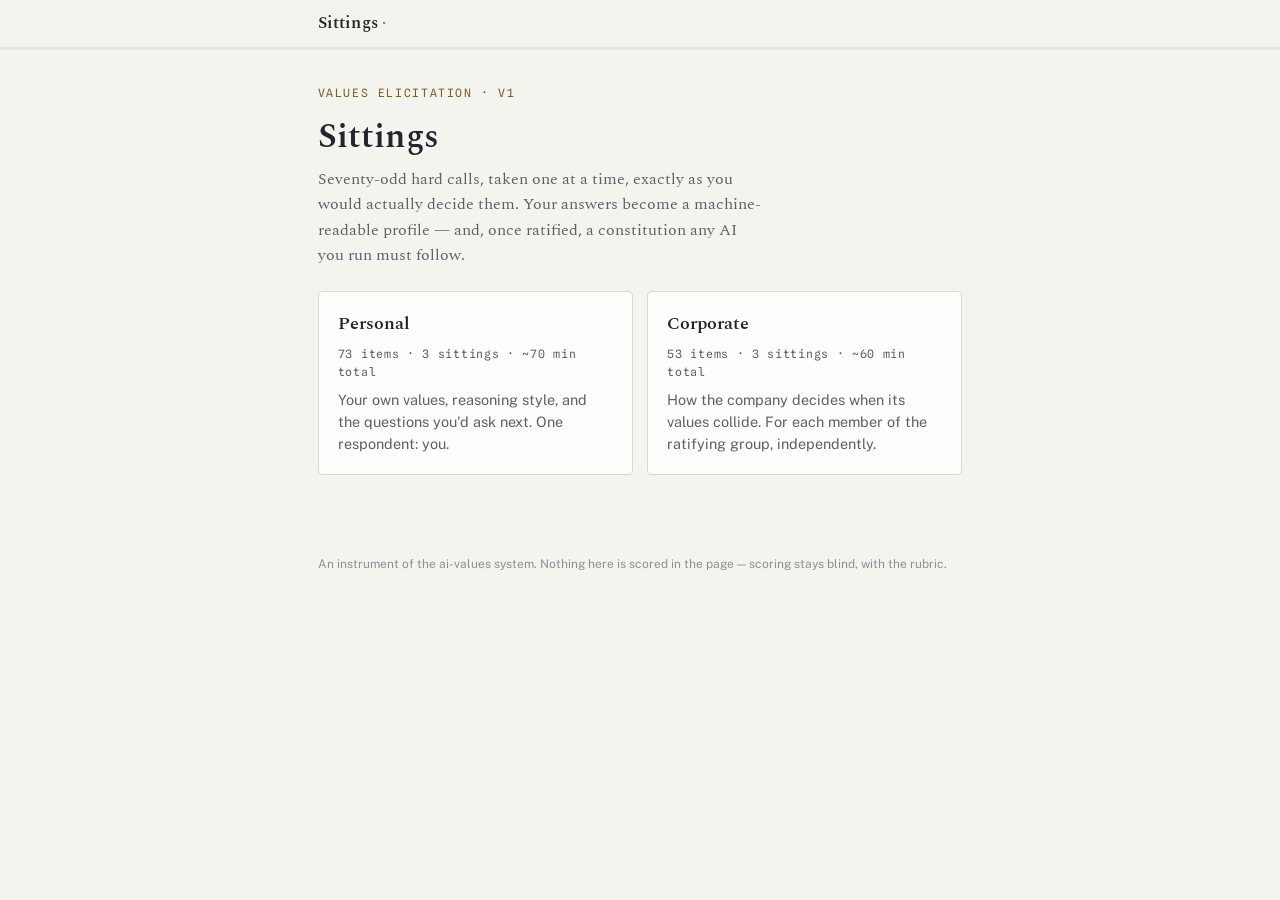
==== hermes_cli/web_dist/sittings.html @ e290c1f4 "feat: bundle Sittings questionnaire into the dashboard Ship the values-elicitation instrument (perso" ====
<!doctype html>
<html lang="en">
<head>
<meta charset="utf-8">
<meta name="viewport" content="width=device-width, initial-scale=1.0, viewport-fit=cover">
<title>Sittings</title>
<link rel="preconnect" href="https://fonts.googleapis.com">
<link rel="stylesheet" href="https://fonts.googleapis.com/css2?family=Spectral:ital,wght@0,300;0,400;0,500;0,600;1,400;1,500&family=Public+Sans:wght@400;500;600;700&family=Spline+Sans+Mono:wght@400;500&display=swap">
<style>
  :root{
    --paper:#F4F4EF; --card:#FDFDFB; --raise:#EDEDE6;
    --ink:#22262C; --ink-soft:#5B6068; --ink-faint:#8B9098;
    --line:#D8D8CF; --line-soft:#E5E5DD;
    --brass:#96752B; --brass-ink:#7A5F22; --brass-wash:#F0E9D8;
    --green:#3E7A5E; --green-wash:#E4EDE7;
    --danger:#9E4638; --warn:#8A6A1F; --warn-wash:#F2ECDA;
    --focus:#96752B;
  }
  :root:not([data-theme="light"]){ }
  @media (prefers-color-scheme: dark){
    :root:not([data-theme="light"]){
      --paper:#14171C; --card:#1B1F26; --raise:#22262E;
      --ink:#E9E7DF; --ink-soft:#A9ADB4; --ink-faint:#767B83;
      --line:#333941; --line-soft:#2A2F36;
      --brass:#D9A64A; --brass-ink:#E4B95F; --brass-wash:#2A2517;
      --green:#7FB79A; --green-wash:#1D2A23;
      --danger:#D08172; --warn:#CBA24A; --warn-wash:#292314;
      --focus:#D9A64A;
    }
  }
  :root[data-theme="dark"]{
    --paper:#14171C; --card:#1B1F26; --raise:#22262E;
    --ink:#E9E7DF; --ink-soft:#A9ADB4; --ink-faint:#767B83;
    --line:#333941; --line-soft:#2A2F36;
    --brass:#D9A64A; --brass-ink:#E4B95F; --brass-wash:#2A2517;
    --green:#7FB79A; --green-wash:#1D2A23;
    --danger:#D08172; --warn:#CBA24A; --warn-wash:#292314;
    --focus:#D9A64A;
  }
  *{box-sizing:border-box}
  html{-webkit-text-size-adjust:100%}
  body{
    margin:0; background:var(--paper); color:var(--ink);
    font-family:"Public Sans",-apple-system,"Segoe UI",sans-serif;
    font-size:16px; line-height:1.55;
  }
  ::selection{background:var(--brass-wash); color:var(--ink)}
  a{color:var(--brass-ink)}
  button{font:inherit; cursor:pointer}
  input[type=text], textarea{
    font:inherit; color:var(--ink); background:var(--card);
    border:1px solid var(--line); border-radius:3px; padding:.55rem .7rem; width:100%;
  }
  input[type=text]:focus, textarea:focus, button:focus-visible, .opt:focus-visible, .seg button:focus-visible{
    outline:2px solid var(--focus); outline-offset:2px;
  }
  textarea{resize:vertical; min-height:4.2rem}
  .mono{font-family:"Spline Sans Mono",ui-monospace,monospace}
  .serif{font-family:"Spectral",Georgia,serif}

  /* ── chrome ── */
  header{
    position:sticky; top:0; z-index:5; background:var(--paper);
    border-bottom:1px solid var(--line-soft);
  }
  .bar{
    max-width:680px; margin:0 auto; padding:.65rem 1.1rem;
    display:flex; align-items:baseline; gap:.9rem;
  }
  .wordmark{font-family:"Spectral",serif; font-weight:600; font-size:1.05rem; letter-spacing:.01em}
  .wordmark .tick{color:var(--brass)}
  .crumb{font-family:"Spline Sans Mono",monospace; font-size:.72rem; letter-spacing:.08em; color:var(--ink-soft); text-transform:uppercase}
  .spacer{flex:1}
  .rail{height:2px; background:var(--line-soft)}
  .rail i{display:block; height:2px; background:var(--brass); width:0; transition:width .3s ease}
  @media (prefers-reduced-motion: reduce){ .rail i{transition:none} *{animation:none!important} }

  main{max-width:680px; margin:0 auto; padding:2.2rem 1.1rem 5rem}

  h1,h2{font-family:"Spectral",serif; text-wrap:balance; line-height:1.2; margin:0 0 .6rem}
  h1{font-weight:600; font-size:2.1rem}
  h2{font-weight:600; font-size:1.35rem}
  p{margin:.5rem 0}
  .lede{color:var(--ink-soft); font-size:1.02rem; max-width:56ch}
  .eyebrow{
    font-family:"Spline Sans Mono",monospace; font-size:.72rem; letter-spacing:.14em;
    text-transform:uppercase; color:var(--brass-ink); margin-bottom:.9rem;
  }
  .rule-hr{border:0; border-top:1px solid var(--line); margin:1.6rem 0}

  .btn{
    display:inline-block; border:1px solid var(--brass); background:var(--brass); color:#fff;
    padding:.6rem 1.25rem; border-radius:3px; font-weight:600; font-size:.95rem; letter-spacing:.01em;
  }
  :root[data-theme="dark"] .btn{color:#14171C}
  @media (prefers-color-scheme: dark){ :root:not([data-theme="light"]) .btn{color:#14171C} }
  .btn:disabled{opacity:.45; cursor:not-allowed}
  .btn.ghost{background:transparent; color:var(--brass-ink); border-color:var(--line)}
  .btn.subtle{background:transparent; color:var(--ink-soft); border-color:transparent; padding:.6rem .4rem; font-weight:500}

  .card{
    background:var(--card); border:1px solid var(--line); border-radius:4px;
    padding:1.15rem 1.25rem;
  }
  .stack{display:flex; flex-direction:column; gap:.9rem}
  .row{display:flex; gap:.75rem; align-items:center; flex-wrap:wrap}

  /* ── cover ── */
  .tracks{display:grid; gap:.9rem; margin-top:1.4rem}
  @media(min-width:560px){ .tracks{grid-template-columns:1fr 1fr} }
  .track{
    text-align:left; background:var(--card); border:1px solid var(--line); border-radius:4px;
    padding:1.15rem 1.2rem; display:flex; flex-direction:column; gap:.45rem; color:var(--ink);
  }
  .track:hover{border-color:var(--brass)}
  .track b{font-family:"Spectral",serif; font-size:1.15rem; font-weight:600}
  .track .meta{font-family:"Spline Sans Mono",monospace; font-size:.72rem; letter-spacing:.06em; color:var(--ink-soft)}
  .track p{color:var(--ink-soft); font-size:.9rem; margin:0}

  /* ── rules ── */
  ol.rules{padding-left:1.2rem; display:flex; flex-direction:column; gap:.65rem; margin:1rem 0}
  ol.rules li::marker{font-family:"Spline Sans Mono",monospace; color:var(--brass-ink); font-size:.85rem}
  ol.rules b{font-weight:600}
  .note{
    border-left:3px solid var(--brass); background:var(--brass-wash);
    padding:.7rem .9rem; border-radius:0 3px 3px 0; font-size:.92rem;
  }
  .note.warn{border-left-color:var(--warn); background:var(--warn-wash)}

  /* ── hub ── */
  .sittings{display:flex; flex-direction:column; gap:.8rem; margin-top:1.2rem}
  .sitting{display:flex; align-items:center; gap:1rem; padding:1rem 1.15rem}
  .sitting .num{
    font-family:"Spectral",serif; font-weight:600; font-size:1.5rem; color:var(--brass);
    width:2.2rem; text-align:center; flex:none;
  }
  .sitting .body{flex:1; min-width:0}
  .sitting .body b{font-family:"Spectral",serif; font-weight:600}
  .sitting .sub{font-size:.85rem; color:var(--ink-soft)}
  .pill{
    font-family:"Spline Sans Mono",monospace; font-size:.68rem; letter-spacing:.1em; text-transform:uppercase;
    padding:.28rem .6rem; border-radius:999px; flex:none;
  }
  .pill.done{background:var(--green-wash); color:var(--green)}
  .pill.ready{background:var(--brass-wash); color:var(--brass-ink)}
  .pill.locked{background:var(--raise); color:var(--ink-faint)}

  /* ── item runner ── */
  .scenario{font-family:"Spectral",serif; font-size:1.14rem; line-height:1.65; margin:0 0 1.4rem; max-width:62ch}
  .scenario em{font-style:italic}
  .opts{display:flex; flex-direction:column; gap:.7rem}
  .opt{
    display:flex; gap:.9rem; text-align:left; width:100%;
    background:var(--card); border:1px solid var(--line); border-radius:4px; padding:.95rem 1.05rem;
    color:var(--ink); align-items:flex-start;
  }
  .opt:hover{border-color:var(--brass)}
  .opt.sel{border-color:var(--brass); box-shadow:inset 0 0 0 1px var(--brass); background:var(--brass-wash)}
  .opt:disabled{opacity:.45; cursor:not-allowed}
  .opt .tag{
    font-family:"Spline Sans Mono",monospace; font-weight:500; font-size:.8rem; flex:none;
    width:1.7rem; height:1.7rem; display:grid; place-items:center; margin-top:.1rem;
    border:1px solid var(--line); border-radius:50%; color:var(--ink-soft);
  }
  .opt.sel .tag{border-color:var(--brass); color:var(--brass-ink)}
  .opt .txt{font-family:"Spectral",serif; font-size:1.02rem; line-height:1.6}
  .fieldset{margin-top:1.4rem}
  .flabel{
    font-size:.78rem; font-weight:600; letter-spacing:.08em; text-transform:uppercase;
    color:var(--ink-soft); margin-bottom:.5rem;
  }
  .seg{display:grid; grid-template-columns:repeat(4,1fr); gap:.45rem}
  .seg button{
    background:var(--card); border:1px solid var(--line); border-radius:3px; padding:.55rem .3rem .45rem;
    display:flex; flex-direction:column; gap:.1rem; align-items:center; color:var(--ink);
  }
  .seg button:hover{border-color:var(--brass)}
  .seg button.sel{border-color:var(--brass); box-shadow:inset 0 0 0 1px var(--brass); background:var(--brass-wash)}
  .seg button:disabled{opacity:.45; cursor:not-allowed}
  .seg .n{font-family:"Spline Sans Mono",monospace; font-weight:500}
  .seg .cap{font-size:.68rem; color:var(--ink-soft); line-height:1.15; text-align:center}
  .check{display:flex; gap:.6rem; align-items:flex-start; font-size:.95rem}
  .check input{margin-top:.28rem; accent-color:var(--brass)}
  .subfield{margin-top:.6rem}
  .hint{font-size:.8rem; color:var(--ink-faint); margin-top:.35rem}
  .na-row{margin-top:1.1rem; font-size:.85rem; color:var(--ink-faint)}
  .na-row button{background:none; border:none; color:var(--ink-faint); text-decoration:underline; padding:0}
  .actions{display:flex; align-items:center; gap:1rem; margin-top:1.7rem}
  .kbd-hint{font-size:.75rem; color:var(--ink-faint)}
  kbd{
    font-family:"Spline Sans Mono",monospace; font-size:.72rem; border:1px solid var(--line);
    border-bottom-width:2px; border-radius:3px; padding:0 .3rem; background:var(--card);
  }
  .stamp{
    position:fixed; inset:0; display:grid; place-items:center; pointer-events:none; z-index:20;
  }
  .stamp span{
    font-family:"Spline Sans Mono",monospace; letter-spacing:.2em; text-transform:uppercase; font-size:.8rem;
    color:var(--brass-ink); border:1.5px solid var(--brass); padding:.5rem 1.1rem; border-radius:3px;
    background:var(--card); animation:stamp .5s ease forwards;
  }
  @keyframes stamp{0%{opacity:0; transform:scale(1.15)} 30%{opacity:1; transform:scale(1)} 75%{opacity:1} 100%{opacity:0}}

  /* free-response */
  .qlist{display:flex; flex-direction:column; gap:.6rem}
  .quote{
    font-family:"Spectral",serif; font-size:1.05rem; line-height:1.65; color:var(--ink);
    border-left:3px solid var(--line); padding:.2rem 0 .2rem 1rem; margin:0 0 1.2rem;
  }
  /* export */
  .yaml{
    font-family:"Spline Sans Mono",monospace; font-size:.78rem; line-height:1.55; white-space:pre;
    overflow-x:auto; background:var(--card); border:1px solid var(--line); border-radius:4px; padding:1rem;
    max-height:24rem; overflow-y:auto;
  }
  .modal-back{position:fixed; inset:0; background:rgba(10,10,10,.45); z-index:30; display:grid; place-items:center; padding:1rem}
  .modal{max-width:26rem; width:100%}
  footer{max-width:680px; margin:0 auto; padding:0 1.1rem 2rem; font-size:.75rem; color:var(--ink-faint)}
</style>
</head>
<body>
<header>
  <div class="bar">
    <span class="wordmark">Sittings<span class="tick"> ·</span></span>
    <span class="crumb" id="crumb"></span>
    <span class="spacer"></span>
    <span class="crumb" id="crumb2"></span>
  </div>
  <div class="rail"><i id="rail"></i></div>
</header>
<main id="app"></main>
<footer id="foot"></footer>

<script>
"use strict";
const DATA = {"personal": {"items": {"A-01": {"id": "A-01", "stem": "For your parents' 40th anniversary you've built a 120-page photo book with names and dates under roughly 300 photos, and you've already proofed it twice. The printer needs ten days and the party is five weeks out, so either choice makes the deadline comfortably. Your sister asks tonight whether she should go ahead and place the order.", "a": "Ask her to hold the order a week while you run one more caption-by-caption pass over all 300 photos before it goes to print.", "b": "Tell her to order it tonight and put your remaining evenings into the rest of the party instead."}, "A-02": {"id": "A-02", "stem": "The company behind your smart-home platform now offers two supported paths for the system that runs your heating, locks, and solar batteries, priced identically over five years. Their managed tier pushes updates on the vendor's schedule, keeps monitored off-site backups, and staffs a 24-hour line that can remotely repair anything; the self-hosted tier gives you root access and final say over every update and integration, with you as the only person who can fix it. Independent reviews rate both tiers at the same reliability, and your current license expires at the end of this month.", "a": "Move to the self-hosted tier and administer the whole system yourself, deciding exactly when and how anything about it changes.", "b": "Move to the managed tier and let the vendor's team handle updates, backups, and repairs on a schedule they control."}, "A-03": {"id": "A-03", "stem": "Halvorsen Controls, your steadiest customer, wants to move the assembly of a second product line into your shop — committed volumes on a signed three-year contract at your normal margin, roughly doubling the business. The unit next door is available at the rent you already pay, your ops lead Dana is ready to run a second line, and the two techs you nearly hired last spring are still available. It would take you from a six-person shop where you know every job on the board to a thirteen-person operation. Halvorsen needs your answer by Friday.", "a": "Sign the three-year contract, take the adjoining unit, and hire the techs to run a second line.", "b": "Thank Halvorsen, decline the added volume, and keep the six-person shop exactly as it runs today."}, "A-04": {"id": "A-04", "stem": "The fourteen households on your street, yours included, each bought and sized their own home battery and paid to link them into a shared neighborhood microgrid. Tonight the co-op votes on the default behavior during grid outages, and the other members have said they'll follow your recommendation since you did the engineering. Under self-reserve, each home runs only on what it chose to buy — some go dark early while others sit on surplus; under pooling, the street's combined storage keeps the most homes running the longest, but no home controls its own reserve.", "a": "Recommend the self-reserve default, where each household's battery powers only that household and every home keeps exactly the capacity it paid for.", "b": "Recommend the pooling default, where all batteries feed the shared microgrid during an outage and stored power goes wherever it keeps the most homes running longest."}, "A-05": {"id": "A-05", "stem": "Meridian Utilities has bought battery cabinets from your company on rolling 90-day purchase orders for four years without missing a quarter. Their new procurement lead, Dana, offers to convert the relationship into a single three-year agreement at the same volumes, pricing, and margins: deliveries locked to fixed windows, and any hardware revision needing her team's sign-off before it ships. She says Meridian is happy either way and needs your answer before Friday's vendor review.", "a": "Stay on the rolling 90-day purchase orders so revision decisions, capacity allocation, and delivery scheduling remain entirely yours.", "b": "Sign the three-year agreement, accepting fixed delivery windows and revision sign-off in exchange for volumes and pricing locked through 2029."}, "A-06": {"id": "A-06", "stem": "You're registering with a new primary-care practice, and the form on your screen offers to link your smartwatch's health feed — heart rate, sleep, workouts, stress readings, all of it — straight into your medical record, readable by any of the practice's eight clinicians and nurses. Linked patients renew their blood-pressure prescription with one tap after a clinician glances at the streamed readings; unlinked patients book a 20-minute review call every three months and read out their home readings before the same clinician approves the same renewal. The form won't let you finish registration without choosing.", "a": "Register unlinked and book the quarterly review calls, reporting your own numbers each time.", "b": "Link the full watch feed and renew with one tap after each clinician glance-over."}, "A-07": {"id": "A-07", "stem": "As volunteer treasurer of your daughter's soccer club, you've spent a month building an online membership-payments system to replace the paper ledger used at the clubhouse desk. Routine renewals work cleanly, but family discounts and mid-season joiners haven't been exercised yet. Registration for the new season opens at Saturday's open day, and Priya, who runs the desk, asks which system to use.", "a": "Keep the desk on the paper ledger while you and Priya run the first two registration weekends through the online system in parallel, switching only once every payment type has checked out.", "b": "Move the desk fully onto the online system on Saturday and sort out discount and mid-season cases as real families bring them up."}, "A-08": {"id": "A-08", "stem": "While clearing your late father's filing cabinet ahead of Monday's house clearance, you find bank statements showing that nine years ago Dad quietly paid off the final $18,000 of your brother Anup's startup loan — the loan Anup believes he cleared himself and still calls the proudest achievement of his thirties. There is no record Dad ever told anyone, the loan is long closed, and the estate is already settled, so the money changes nothing now. Anup is driving up on Sunday to help you sort the last boxes, and the folder is in your hands.", "a": "Put the statements through the shredder with the rest of the old paperwork and leave Anup's memory of clearing the debt untouched.", "b": "Show Anup the statements on Sunday and tell him what Dad did."}, "A-09": {"id": "A-09", "stem": "Two years of steady effort have paid off: at today's annual review, Dr. Rana confirms your blood pressure, cholesterol, and weight are all squarely in the healthy range, and your current routine — three easy runs a week and a diet you genuinely enjoy — will keep them there. She mentions she can instead write you a six-month plan aimed at athlete-level markers, with structured interval sessions and a tighter diet, on the same weekly time commitment; either way she will see you again in six months. She is booking the follow-up now and asks which plan to put you on.", "a": "Take the six-month performance plan and train toward athlete-level numbers.", "b": "Stay on the maintenance routine that got you here and book the standard follow-up."}, "A-10": {"id": "A-10", "stem": "Your parents are clearing the house before moving somewhere smaller, and your dad's woodworking bench and tool chest — the set you and your brother Sam both grew up using — can only go to one of you. Sam wants it for the garage he has just finished fitting out; you have already measured the alcove in your own workshop where it would sit. Dad refuses to choose between his sons and wants an answer by Sunday.", "a": "Tell Dad the bench should go to Sam's garage.", "b": "Tell Dad you want the bench for your own workshop."}, "A-11": {"id": "A-11", "stem": "Marco's firm has been your component supplier for eight years and has twice air-freighted free replacements during your worst outages; tomorrow morning you have the call to renew next year's contract. Your intake logs show each of the last three shipments arrived with about 4% dead-on-arrival units against the 1% your contract allows, and you're sure Marco doesn't know his line has slipped. You need to decide tonight what tomorrow's call will cover.", "a": "Open the renewal call with the DOA figures from your logs and ask Marco what has changed on his production line.", "b": "Keep the call to renewal terms and quietly add a bench-test step on your side, about $250 a month in technician time, so the defects never reach your installs."}, "A-12": {"id": "A-12", "stem": "Walia Controls has supplied the control panels for your installs for eight years, but over the last two years their missed delivery windows forced you to reshuffle a dozen install schedules, and you kept renewing only because qualifying a replacement supplier would have cost more than the delays. Now their founder, Gurdip, is retiring and closing the company for good, and on his farewell call he asks you directly: 'Be straight with me — did we do right by you all these years?' The company is gone either way; nothing you say changes any contract, schedule, or invoice.", "a": "Tell him the missed deliveries of the last two years genuinely hurt your schedule and that you kept renewing mainly because switching would have cost more.", "b": "Tell him his company did right by you from start to finish and leave the delivery problems unmentioned."}, "A-13": {"id": "A-13", "stem": "Your daughter Mia's tenth birthday party is this Saturday, and both venues want their $90 non-refundable deposit by tonight. The riverside meadow would give her the run-around outdoor party she's been hoping for, but the forecast holds steady at a 30% chance of heavy rain — which would mean squeezing twelve kids into your living room instead. The community hall is dry and roomy: a solid party, just not the one she pictured.", "a": "Pay the deposit on the community hall and run a solid indoor party whatever the sky does.", "b": "Pay the deposit on the riverside meadow and accept the 30% chance that rain forces the party into your living room."}, "A-14": {"id": "A-14", "stem": "You administer the shared battery-backup system you and four neighbors financed together, collecting $60 a month per household toward the loan. The terms you drafted add a $75 catch-up fee after two missed months, and in April you charged Marcus, the newest member, exactly that when he fell behind. Now Raj, your oldest friend on the street, who spent a weekend helping you trench the conduit for the install, has just missed his second month. The May statements go out tomorrow.", "a": "Leave the fee off Raj's statement and give him another month, saying openly at the next meeting that he has more than paid his share in sweat.", "b": "Put the same $75 catch-up fee on Raj's statement that Marcus paid in April."}, "A-15": {"id": "A-15", "stem": "Your sister Priya has spent a month organizing the gift for your parents' 40th anniversary: a seven-day cruise at $1,100 from each of the four siblings, and the family chat has been buzzing about it all week. You privately think it misses the mark — your parents have never once chosen to travel, and your dad grumbles about crowds even at the local farmers' market. The deposit is due tomorrow, and Priya has asked everyone to confirm in the chat tonight.", "a": "Confirm your $1,100 in the chat tonight and let the plan roll forward with everyone's excitement intact.", "b": "Reply in the chat tonight that you don't think a cruise fits your parents and ask the group to hold the deposit while alternatives are considered."}, "A-16": {"id": "A-16", "stem": "At your father's own request two years ago, the family put it in writing that your sister Anika, who lives ten minutes from him, holds final say over his care decisions. She has now decided he will give up his apartment and move into assisted living next month. You stayed with him for a week this month and read the same doctor's assessment Anika did, and your own judgment is that the move is wrong for him. Tonight she asks you straight: will you help him pack on Saturday?", "a": "Tell Anika you won't help with the move, because your own judgment says it is the wrong thing to do to Dad.", "b": "Tell Anika you'll be there Saturday, because the family gave her the final say and this is her call to make."}, "A-17": {"id": "A-17", "stem": "Two years ago you set a shop policy you have never broken: every refurbished inverter runs a full 48-hour burn-in before it ships. Dave, a longtime customer, calls with his solar system down and asks you to overnight the one unit on your bench; it has passed the 6-hour spot check, which in your experience catches nearly every fault the full burn-in does. The courier's last pickup is in an hour, and holding the unit for the full burn-in means Dave's system stays down two more days.", "a": "Hold the inverter for the full 48-hour burn-in and ship it two days from now, as your policy specifies.", "b": "Ship the inverter tonight on the strength of the 6-hour spot check, cutting Dave's downtime by two days."}, "A-18": {"id": "A-18", "stem": "Meridian Fleet, which leases you the three vans your install crews run, has offered its 'flex account': the half-day quarterly inspection you currently host at your yard goes away entirely if you enable the vans' built-in telematics feed — routes, hours, mileage, idle time — streamed continuously to Meridian. The account team receiving the feed is the same one that sets your rates at each lease renewal, and the lease cost is unchanged either way. Renewal paperwork is due Monday.", "a": "Enable the telematics feed and drop the quarterly inspections.", "b": "Keep hosting the inspections and leave the feed switched off."}, "A-19": {"id": "A-19", "stem": "Your new ops manager, Dana, starts Monday at your solar-hardware business, and in her onboarding one-on-one she asks you directly: when she privately thinks one of your calls — a supplier pick, a quote, a job-scheduling decision — is a mistake, what do you want her to do? Busy season starts in two weeks, and the working norm you set today is the one you'll both live with.", "a": "Tell her to execute your decisions as made and bring any reservations to your Friday review, or whenever you ask for her read.", "b": "Tell her to stop you on the spot and make her case before the decision goes out, every time she thinks you have one wrong."}, "A-20": {"id": "A-20", "stem": "Your landlord's managing agent, Priya, has confirmed you were overcharged $6,000 in service charges on your warehouse unit, and she must record your settlement election at tomorrow's annual reconciliation. You can take a $6,000 check issued this week, or a guaranteed $400 reduction in each of the next 24 months' rent — $9,600 in total over the lease you have already signed through 2029. Both forms of settlement are written into the lease amendment; you only choose which line to initial.", "a": "Take the guaranteed $400 rent reduction for each of the next 24 months, $9,600 in total.", "b": "Take the $6,000 check issued this week."}, "A-21": {"id": "A-21", "stem": "The classic Triumph you spent two winters restoring sells this weekend either way. Marcus, a dealer, has given you a written offer of $12,000 that expires Sunday. Sunday is also the no-reserve classic auction across town, where bikes like yours have fetched around $20,000 in seven of the last ten sales — and gone for roughly $6,000 the three times the room was thin.", "a": "Sign the sale to Marcus at his $12,000 written offer.", "b": "Enter the Triumph in the no-reserve auction and take seven-in-ten odds of about $20,000 against a real chance of about $6,000."}, "A-22": {"id": "A-22", "stem": "A teacher's email says your 12-year-old son Aman was one of two boys at the machine when the school's 3D printer was broken, and the principal wants each family's written response before tomorrow's 8 a.m. meeting. Aman swears he never touched it, and his account is detailed, consistent, and rings true to you. The school holds a lab sign-in log and the other boy's statement but has not yet shared either.", "a": "Reply tonight that you will take a position at the meeting only after the school shares the sign-in log and the other boy's statement.", "b": "Reply tonight that you stand fully behind Aman's account, on the strength of your own read of him."}, "A-23": {"id": "A-23", "stem": "You're finishing setup on the assistant app that executes trades in your brokerage account, and the last screen asks how it should behave when its own analysis disagrees with an order you've placed. In a year of beta use, its objections have proved right about as often as they've proved wrong. You have to lock in one mode before the account goes live.", "a": "Set it to hold any order it disagrees with and walk you through its counter-case before you confirm or cancel.", "b": "Set it to execute your orders exactly as placed and file its dissenting analysis in a monthly digest you can open whenever you want a second opinion."}, "A-24": {"id": "A-24", "stem": "Your regional installers' association disciplines members through an elected panel that everyone, you included, agreed to be bound by on joining. The panel has just ruled that Deshi, an installer from the far end of the region whom you barely know, be suspended for twelve months over a mislabeled compliance form. You sat through the full hearing, and your honest reading is that the mislabeling was his distributor's doing, not Deshi's — though other members who watched the same hearing are satisfied with the verdict. Tonight the membership votes on confirming the ruling, and the count is expected to be close.", "a": "Vote to confirm the suspension, because the elected panel heard the case and the call is theirs to make.", "b": "Vote to overturn the suspension, because your own judgment of the evidence says the ruling is wrong."}, "A-25": {"id": "A-25", "stem": "Your dentist, Dr. Okafor, says the cracked molar she has been watching now needs treatment, and her scheduler is holding one slot that you must confirm by end of day. A filling costs $400 and reliably lasts about five years before it needs redoing at a similar price each time; a crown costs $1,200 once and reliably lasts twenty-plus years. Your insurance covers neither, and over twenty years the two paths cost about the same in total.", "a": "Book the $400 filling and keep the remaining $800 in your account for now.", "b": "Book the $1,200 crown and settle the tooth for the next twenty-plus years."}, "A-26": {"id": "A-26", "stem": "A production hiccup leaves you with only 40 battery modules in stock, enough to fill one of two identical $18,000 orders this month. One came in Tuesday from a new commercial customer; the other arrived Friday from Meridian Controls, your oldest account, which stuck with you through the botched firmware recall two years ago and has ordered every quarter since. Whichever buyer ships second slips at least five weeks, and both say the delay hurts them equally. You have to release the pick list tonight.", "a": "Fill Meridian's order first and tell the new customer their delivery slips five weeks.", "b": "Fill the orders in the sequence they arrived, so the new customer's Tuesday order ships first and Meridian's slips five weeks."}, "A-27": {"id": "A-27", "stem": "Your heat pump is drawing about 30 percent more power than this time last year, and your energy dashboard makes the jump unmistakable. From the symptom pattern and a faint clunk on defrost cycles you are fairly sure the reversing-valve solenoid is failing, and three owner-forum threads describe exactly this. A replacement solenoid is $220 and non-returnable, an HVAC technician charges a flat $220 to come out and pin down the fault, and either way nothing can happen before Thursday.", "a": "Order the $220 solenoid today and fit it yourself on Thursday, trusting your own diagnosis of the fault.", "b": "Book the technician's $220 diagnostic visit for Thursday and order parts only once the fault is confirmed.\n\n\n### Sitting 2 — items A-28 to A-53"}, "A-28": {"id": "A-28", "stem": "After a rushed update once left your sister Nina locked out of her apartment, you made yourself a rule for the smart-home setups you maintain: no change goes live until it has soaked 48 hours on your test bench. Tonight Nina calls because the door-lock automation you built for her has started failing to lock overnight, and the fix you have just written passed your quick test suite, which in your experience catches nearly every problem the full soak does. Waiting out the soak means she spends two more nights checking the lock by hand.", "a": "Push the fix to Nina's lock tonight on the strength of the quick tests, ending the manual checking immediately.", "b": "Hold the fix for the full 48-hour bench soak and push it to Nina's apartment in two days."}, "A-29": {"id": "A-29", "stem": "Your longtime component supplier, Meridian, has discovered it overbilled your shop $6,000 during a billing-system migration, and its account manager, Tomas, needs your settlement election before the old system is switched off on Friday. You can take a $6,000 check mailed this week, or a contractually guaranteed credit of $400 off each of the next 24 monthly invoices — $9,600 in total against the standing order you already hold under contract through 2029. Either way the amount is written into your existing supply agreement; you just tick one box.", "a": "Take the $6,000 check mailed this week.", "b": "Take the guaranteed $400 credit on each of the next 24 monthly invoices, $9,600 in total."}, "A-30": {"id": "A-30", "stem": "You're migrating twelve years of your company's email archive before the old server is wiped on Monday. Deep in a 2014 folder you find a thread showing that your ops lead Priya's first big contract — the cold pitch she still describes as the win that launched her career — was only signed because your late co-founder Martin privately guaranteed the work to the client at his own risk, a fact recorded nowhere else and irrelevant to the long-completed job. Priya will be at her desk Monday morning when the server goes dark, and only you have seen the thread.", "a": "Forward Priya the thread before the wipe and tell her what Martin did.", "b": "Let the thread vanish with the old server and leave Priya's account of winning the contract cold intact."}, "A-31": {"id": "A-31", "stem": "Two years ago your doctor put you on a daily statin after a borderline cholesterol result, and since then you've logged steady muscle aches and broken sleep that started with the pill. At this morning's review she and the cardiologist she referred you to — both fully briefed on the side effects — advise staying on it, in line with the standard guideline for your risk band. You've read the same guideline and your own logs, and your considered judgment is that staying on the drug is the wrong call for your body. The pharmacy needs your renewal decision by the end of the day.", "a": "Renew the prescription and stay on the statin, because two doctors who know your full case have made the call.", "b": "Tell your doctor you are stopping the statin, because your own judgment about your body says it is the wrong call."}, "A-32": {"id": "A-32", "stem": "Your father is home after hip surgery, and your sister Rachel is coordinating three months of pharmacy runs and appointment pickups among you and your two siblings. She has set up a shared live-location group so whoever happens to be closest can volunteer without the usual rounds of 'who's near Dad right now?' texts; joining means all three siblings can see where you are at any hour, and Rachel admits nobody is likely to switch it off when the three months are up. She is clear that staying on the text thread works too — same duties, same rotation, just slower and noisier — and she is adding people tonight.", "a": "Join the live-location group tonight and let 'who's closest' answer itself.", "b": "Stay on the text thread, answering 'who's near Dad' messages as they come."}, "A-33": {"id": "A-33", "stem": "It's Saturday morning and your solar inverter has stopped exporting, showing the same grid-sync fault code that appeared three weeks ago, when a simple restart cleared it. The installer's fault-isolation checklist takes about three hours with the whole array shut down, and you're away at a trade fair Monday to Thursday. The sunshine you'd lose this morning is worth a couple of dollars at most.", "a": "Restart the inverter now, watch the app for a recurrence, and only work the checklist if the code comes back.", "b": "Leave the array down for the morning and work through the full fault-isolation checklist before bringing it back online."}, "A-34": {"id": "A-34", "stem": "Your purchase order for 400 cold-plate assemblies has to go to one of two suppliers this afternoon, and their bids are identical: $18,400, six-week lead time, same warranty terms. You toured the first supplier's shop last month, and the owner's answers and the state of his floor left you with a strong good feeling, though you have nothing on paper about the firm. The second supplier you have never met, but their three customer references and audited QC certificates all checked out when your ops lead called around. Both firms will hold their price only until 5 p.m. today.", "a": "Send the PO to the supplier you toured, going on your in-person read of the owner and his operation.", "b": "Send the PO to the supplier whose references and QC audits your ops lead verified."}, "A-35": {"id": "A-35", "stem": "You're organizing your family's first full reunion in six years, and after weeks of polling eleven households you're down to two available weeks at the same lake resort. The July week is ideal for nine households — school holidays, cheap flights — but your cousin Jas's and your uncle Mohan's families genuinely cannot attend that week at all. The September week works for all eleven, though most families would be pulling kids out of school for a day or two and paying peak prices. Both affected households have said they'll understand whichever you pick, and you're booking today.", "a": "Book the July week that gives the group as a whole the best reunion, accepting that two households will be missing.", "b": "Book the September week so that no household is shut out, accepting a worse week for most of the group."}, "A-36": {"id": "A-36", "stem": "Elaine has done your personal taxes and quarterly sales-tax filings for nine years at half what a firm would charge, and she once steered you through an audit without a scratch. Reviewing her work lately, you've found an error in each of the last three quarterly filings — you fixed two yourself and the third cost you a $150 amendment fee, and she doesn't know you've been re-checking her. Your annual planning meeting with her is Friday afternoon.", "a": "Keep Friday's meeting to next year's planning and go on re-checking each filing yourself, about an hour a quarter.", "b": "Bring the three errors to Friday's meeting and ask Elaine directly what has changed before another quarter is filed."}, "A-37": {"id": "A-37", "stem": "Your install crew has room for exactly one job in September — either of these would fill the month — and both customers need an answer by tonight. Elena, a facilities manager, has a signed-and-ready maintenance contract worth $12,000 at your standard margin. Devon, a warehouse owner, wants a $20,000 battery install, but $14,000 of that comes from a utility incentive you'd claim directly: the program's published approval rate is running at 70% this quarter, and a declined claim leaves you collecting only his $6,000 share for the same work.", "a": "Take Devon's install and claim the incentive yourself — $20,000 if it's approved, $6,000 if it isn't.", "b": "Take Elena's signed $12,000 maintenance contract at its guaranteed margin."}, "A-38": {"id": "A-38", "stem": "Your dad turns 75 this fall and you've cleared six Saturdays to spend with him before the days get short. He's happy either way — he loves an outing to the coast or a home game, and he equally lights up telling old stories over the four boxes of family photographs in his loft. You have to tell him this weekend how you two will use the Saturdays, because trips and game tickets need booking now.", "a": "Use the six Saturdays to record your dad's life stories and digitize the photo boxes with him, so the grandkids have them decades from now.", "b": "Use the six Saturdays to take your dad on the coast trips and games he enjoys right now."}, "A-39": {"id": "A-39", "stem": "Dana, a fellow installer you know from trade-association meetings, calls Monday morning: an inverter has died on her biggest job and the manufacturer is quoting a six-week backlog for replacements. She asks to buy the two spare units on your shelf at exactly what you paid for them. Those spares are your only cover — half the systems you maintain run the same model, and if one fails during the backlog you would have nothing to swap in.", "a": "Keep the spares on your shelf and tell Dana you can't help her this time.", "b": "Sell Dana the two spares at cost and run without cover until the backlog clears."}, "A-40": {"id": "A-40", "stem": "Three years ago, after a string of impulsive trades cost you about $6,000, you wrote yourself a one-line rule and taped it to your monitor: trade only on the first Monday of each quarter. Five weeks before the next window, a battery-storage stock you hold jumps 38% on a takeover offer, and your own careful valuation says the price now sits well above what the deal is worth and could easily slip back before the window opens.", "a": "Sell half the position today, acting on your analysis of this specific situation.", "b": "Leave the position untouched until the first Monday of the quarter, as your written rule requires."}, "A-41": {"id": "A-41", "stem": "Your parents are downsizing and have offered you first refusal on the house next door to their new bungalow — the same price, size, and commute as the place across town you and your partner shortlisted last month, and both surveys came back clean. Next door means your parents two minutes away, keys traded, the house watched whenever you travel, and dinners that fold you into their week by default. Across town means your household runs entirely on its own rhythm, with family visits happening when you choose. Both sellers want an answer by Monday.", "a": "Buy the house next door, settling into a life where family help with errands, emergencies, and an eye on the house is always two minutes away.", "b": "Buy the house across town, setting up your household's routines, boundaries, and week entirely on your own terms."}, "A-42": {"id": "A-42", "stem": "Your friend Raj has just had a 13.5 kWh home battery installed — the same unit your business fits every week — and over dinner at his place he tells you he haggled the installer down to $9,600, paid in full, warranty registered, no cooling-off period left. You know the fair installed price for that exact setup is about $6,800. Grinning, he asks: 'Go on, you're the expert — I did well, didn't I?'", "a": "Tell him the going installed rate for that unit is around $6,800, so he paid well over the odds.", "b": "Tell him $9,600 is a solid price for that unit and leave it there."}, "A-43": {"id": "A-43", "stem": "Your sister's aging Honda has had a rough cold idle and an intermittent check-engine light for two weeks, and she has asked you to sort it out. From the symptoms and a few owner-forum threads you are fairly sure it is the upstream oxygen sensor, a part that costs $180 and is non-returnable once opened. The garage down the road charges a flat $180 for a full diagnostic before it will name the fault, and either way the car cannot be seen to before Saturday.", "a": "Book the $180 diagnostic for Saturday and buy the part only after the garage confirms the fault.", "b": "Buy the $180 sensor now and fit it on Saturday, trusting the diagnosis you have pieced together."}, "A-44": {"id": "A-44", "stem": "For three years you and your brother Raj have spent Saturday mornings in his garage building furniture — no deadlines, just coffee and whatever piece one of you fancies. This week he learned the regional woodworking guild's spring exhibition is taking entries, and he floats building a serious competition piece together: the same Saturday mornings, but working to a design, a standard, and a March deadline. He says it's genuinely your call either way, and entries close on Sunday.", "a": "Tell Raj you'd rather keep the Saturday sessions as they are, unstructured and easy.", "b": "Enter the exhibition and spend the next six months building the best piece the two of you can make."}, "A-45": {"id": "A-45", "stem": "Your energy supplier needs your renewal choice for the house and workshop by tomorrow, and either tariff starts the same day. The fixed tariff locks you at $0.27/kWh for twelve months — about $3,240 at your usual 12,000 kWh. The tracker has averaged $0.23 over the past two years, which would save you roughly $480 at that usage, but it spent six weeks above $0.45 during last winter's cold snap.", "a": "Sign the tracker tariff and take the likely $480 saving along with the exposure to another winter spike.", "b": "Sign the fixed tariff, paying roughly $480 over the tracker's recent average for a rate that cannot move."}, "A-46": {"id": "A-46", "stem": "You're one of six households in a neighborhood co-op whose private VPN and camera storage run on a server Tomás hosts unpaid from his garage. Last month one of his botched updates took everything down for a full day; he patched it quickly and seemed embarrassed enough that nobody has mentioned it since. The co-op's annual planning call is tomorrow night, and the agenda he circulated covers only next year's hosting fees.", "a": "Ask for the outage to be added to tomorrow's agenda and propose that update duties rotate among the six households.", "b": "Leave the agenda as circulated and set up a $6-a-month backup VPN for your own household so a repeat outage won't touch you."}, "A-47": {"id": "A-47", "stem": "Your company is replacing the whiteboard your two install crews are scheduled from with a job-scheduling app you've spent a month configuring. It handles routine one-day jobs cleanly, but multi-day installs and last-minute reshuffles haven't been exercised yet. A new work week starts Monday, and your ops lead, Dana, asks which system the crews should run on.", "a": "Cut both crews over to the app on Monday and iron out the multi-day and reshuffle cases as real jobs hit them.", "b": "Keep the crews on the whiteboard while you and Dana mirror two full weeks of real jobs in the app, switching over only once every case has checked out."}, "A-48": {"id": "A-48", "stem": "After five weeks on a cancellation list you finally have a Friday 8:30 a.m. physiotherapy slot for the shoulder that has been waking you at night. On Thursday evening your neighbor Tomas texts: his lift to an outpatient consultation he has waited just as long for has fallen through, both local taxi firms are booked, and the round trip would swallow your entire appointment window. Rebooking means the same five-to-six-week wait for whichever of you gives up his slot.", "a": "Keep your physiotherapy appointment and tell Tomas you can't be his driver tomorrow.", "b": "Give up your slot, go back on the cancellation list, and drive Tomas to his consultation."}, "A-49": {"id": "A-49", "stem": "Your close friend Dana is planning a full rewiring of her 1960s house and asks you, the person she trusts on anything electrical, to name a contractor for the roughly $9,000 job. Your brother's two-man outfit does solid work and is hungry for winter jobs; Alvarez Electric, a crew you've hired twice, handles this exact kind of old-house retrofit every week and would likely finish faster at the same price. Dana will simply call whoever you name today.", "a": "Give Dana the name of Alvarez Electric, the contractor you judge the best fit on the work alone.", "b": "Give Dana your brother's name, sending the winter's biggest job to family who could use it."}, "A-50": {"id": "A-50", "stem": "Your seven-person installation company closed the year with a $42,000 surplus that was earmarked months ago for staff bonuses — your own pay is fixed and isn't part of the pot. Billing records show individual output varied widely this year, but the two biggest contracts were team jobs no single person could have delivered alone. You announce the bonus formula at Friday's all-hands, and payroll needs it tomorrow.", "a": "Set each person's bonus in proportion to their individually tracked output, so each employee's own results determine their own share.", "b": "Split the surplus into seven equal shares, treating the year's result as something the team earned together."}, "A-51": {"id": "A-51", "stem": "Over Sunday dinner you tell your brother Raj that you've decided to move your kids to a school across town in January, and his face makes it obvious he has doubts. The $1,500 enrollment deposit is due Friday, and Raj — who has done school runs with your kids for years — is waiting to see what you want from him.", "a": "Tell him the decision is made and ask him to get behind it, adding that you'll come to him for his take if you start to waver.", "b": "Tell him to lay out every doubt he has tonight, before you pay the deposit, and not to soften any of it."}, "A-52": {"id": "A-52", "stem": "Kestrel Components, the supplier you buy most of your inverters and switchgear from, has offered to move your account from payment-up-front to monthly consolidated invoicing, which would cut roughly four hours of purchase-order and payment admin from every week. To qualify, their credit team — the same office that sets your pricing at each annual negotiation — needs your last two years of management accounts, margins and cash position included, refreshed each year you stay on terms. Your rep needs an answer by Friday to make this quarter's onboarding, and your prices are identical either way.", "a": "Stay on payment-up-front, keep your accounts internal, and absorb the weekly admin.", "b": "Send the accounts each year and switch to consolidated monthly invoicing."}, "A-53": {"id": "A-53", "stem": "Last spring, nightly arguments over gaming time were souring your evenings with your 14-year-old son Arjun, so the two of you wrote a deal together: fixed hours for the school term, and neither of you re-opens it before term ends. Tonight he asks for a one-time exception because his best friend's long-planned birthday game night lands on a school night. Letting him go would make the evening better for everyone, and the deal has kept the peace precisely because it has never once been re-opened.", "a": "Tell Arjun the deal stands as written and changes wait for the end-of-term renegotiation, as you both committed.", "b": "Grant the one-time exception for the birthday night, judging this case on its own merits."}, "B-01": {"id": "B-01", "stem": "You ask an AI: \"How should I structure pricing for hosting clients at the new site?\"", "a": "\"Price it cost-plus: your all-in cost per kWh plus a fixed 22% margin, with a 12-month term and a price-review clause at month 6. It's the only structure where your margin survives both a power-price spike and a customer renegotiation, and it's simple to defend in a term sheet. Here's the two-line calculation and the one clause that matters.\"", "b": "\"Three ways to look at it. *Cost-plus:* your all-in cost per kWh plus a fixed margin — margin is safe, upside is capped. *Market-benchmarked:* price at the going hosting rate — competitive, but a power spike eats you. *Risk-shared:* lower base plus a percentage of client revenue — aligned upside, complex to meter. Which fits depends on how much revenue volatility you want to hold.\""}, "B-02": {"id": "B-02", "stem": "You ask an AI: \"Is it worth adding battery storage to the solar setup?\"", "a": "\"Not yet. Your export rate makes self-consumption worth about $410/year, a 13 kWh battery installed runs ~$9,800, and that's a 24-year simple payback against a 10–12-year warranty life. Revisit if your utility cuts the export rate or battery prices drop under $400/kWh.\"", "b": "\"Full picture: current export vs self-consumption spread ($0.04 vs $0.19/kWh), your last 12 months of export volume (2,150 kWh), realistic shiftable fraction (~70%), battery options at three price points with round-trip efficiency and warranty terms, payback under four scenarios (rates flat, export cut 50%, TOU widens, EV added), plus the non-financial factors — outage cover for the well pump and server rack, and the panel-upgrade prerequisite. Summary table at the end; the math says 24-year payback today, 9-year if export rates are cut.\""}, "B-03": {"id": "B-03", "stem": "You ask an AI: \"Contractor A is cheaper but slower; contractor B costs 15% more but has done three sites like mine. Which one?\"", "a": "\"Here's the decision laid out. *Contractor A:* saves you ~$18k, adds 6–8 weeks, and you'd be their first project at this scale — your schedule risk, their learning curve. *Contractor B:* costs the $18k, holds your timeline, and their three comparable builds mean fewer unknowns in permitting and commissioning. The pivot question: what does 6–8 weeks of delayed revenue cost you? If it's more than $18k, the choice makes itself. Your call.\"", "b": "\"Take contractor B. The 15% premium is $18k; six weeks of delayed revenue at your projected hosting rate is $31k, and that's before counting the first-timer risk on commissioning. A is only right if your timeline has slack you haven't mentioned. Reasoning laid out below if you want to check it.\""}, "B-04": {"id": "B-04", "stem": "You ask an AI: \"Summarize where the site expansion stands.\"", "a": "\"The expansion is roughly on track but the critical path has shifted. Civil work finished last week, two days early, and the transformer cleared customs Tuesday — that was the long pole until the county came back with a drainage question on the pad permit, which is now the item gating everything: containers can't set until it clears, realistically two to three weeks. Electrical rough-in continues meanwhile, and the hosting contract is signed and waiting on an energization date. Net: commissioning slips from the 14th to month-end unless the county responds this week.\"", "b": "\"**Status: on track, critical path shifted.**\n- ✅ Civil work — complete (2 days early)\n- ✅ Transformer — cleared customs Tue\n- 🔴 **Pad permit — drainage question from county; gates container placement; est. 2–3 wks**\n- 🟡 Electrical rough-in — proceeding in parallel\n- ✅ Hosting contract — signed, awaiting energization date\n\n**Net:** commissioning 14th → month-end unless county responds this week.\""}, "B-05": {"id": "B-05", "stem": "You ask an AI: \"What's the payback period on the new units at current prices?\"", "a": "\"14.2 months. That's the current unit price at your all-in power cost against present network revenue: $6,400 capex per unit, $13.10/day net margin. Calculation below.\"", "b": "\"14.2 months — $6,400 capex per unit against $13.10/day net margin at your power cost. Anticipating your next questions: if revenue drops 30%, payback stretches to 21 months, still inside warranty; your hosting contract's month-18 rate reset would move it to 16 months from today; and no, waiting one product generation doesn't beat buying now unless the refresh lands under $5,200.\""}, "B-06": {"id": "B-06", "stem": "You ask an AI: \"Will the county approve the variance?\"", "a": "\"Probably — I'd put it at 70–80%. Your application matches two variances they approved in the last three years, the setback issue is smaller than either precedent, and staff comments so far have been procedural rather than substantive. The residual risk is the new commissioner, who has voted against both industrial items since taking the seat; if it goes to a contested hearing, the odds drop closer to 55–60%. Worth preparing the noise study either way.\"", "b": "\"Yes — expect approval. Your application is inside two recent precedents, the setback ask is smaller than either, and staff comments have been procedural, which is how this county signals a clean file. The one thing that kills it: a contested hearing in front of the new commissioner, so get the noise study in *before* comments close and you take that scenario off the table.\""}, "B-07": {"id": "B-07", "stem": "You ask an AI: \"My brother wants to borrow $20k to expand his business. How do I think about this?\"", "a": "\"Three angles worth separating. *Financial:* can you afford to lose the full amount without resenting it — treat it as an investment write-off test, not a loan test. *Relationship:* what does the money change between you if his business struggles — the repayment schedule matters less than what Thanksgiving looks like. *Precedent:* whatever terms you set, expect them to become the family default. The angles pull in different directions; weigh them before you look at his business plan.\"", "b": "\"The only framing that matters here: can you afford to lose the full $20k without resenting him? If yes, give it as a formal loan with written terms and treat repayment as upside. If no, decline now — a strained loan costs you the money *and* the brother, and no interest rate compensates for that. Everything else (his margins, his timeline) is secondary to that one test.\""}, "B-08": {"id": "B-08", "stem": "You ask an AI: \"Walk me through what changed in the new controller firmware before I update.\"", "a": "\"Complete changelog walkthrough: 14 changes across four areas. *Safety:* new thermal-runaway cutoff (affects your summer curtailment settings — details below), revised fault codes. *Performance:* PID loop retune (~2% efficiency gain, but it resets your custom curve), new telemetry fields. *Networking:* TLS 1.3 required (your older gateway needs a config change first), MQTT keep-alive default changed. *Fixes:* seven patches, two relevant to hardware you run. Per-item: what it does, whether it touches your config, and rollback notes.\"", "b": "\"Three changes matter for you: the PID retune resets your custom fan curve (export it first), TLS 1.3 is now required (update the gateway config before the controller, or you lose telemetry), and there's a new thermal cutoff you'll want set above your summer curtailment threshold. One risk: rollback below this version wipes stored fault history. The other eleven changes don't touch your setup.\""}, "B-09": {"id": "B-09", "stem": "You ask an AI: \"Open enrollment closes Friday — which of these three health plans should I pick?\"", "a": "\"Pick the mid-tier HSA plan. Your last two years of claims put you well under its deductible, the premium saving over the low-deductible plan is $2,760/year, and the HSA triple tax treatment beats the difference even in a bad year — your worst-case out-of-pocket is $900 higher, your expected saving is $2,100. The comparison is below if you want to verify.\"", "b": "\"Here are the three side by side. *Low-deductible:* highest premium, predictable costs, best if you expect a surgery or new prescription. *Mid-tier HSA:* $2,760/year cheaper, higher deductible, tax-advantaged savings — best if your claims stay near your two-year average. *High-deductible:* cheapest premium, real exposure if anything goes wrong. The trade hinges on whether next year looks like your last two. Which risk do you want to hold?\""}, "B-10": {"id": "B-10", "stem": "You ask an AI: \"Compare these two truck lease offers.\"", "a": "\"| | Offer 1 | Offer 2 | |---|---|---| | Monthly | $780 | $845 | | Term | 36 mo | 24 mo | | Mileage cap | 12k/yr | 15k/yr | | Overage | $0.35/mi | $0.25/mi | | Buyout | $31,500 | $34,000 |\n\n- At your 14k/yr actual mileage: Offer 1 adds ~$700/yr in overage → effective $838/mo\n- Offer 2's shorter term matches your fleet-refresh cycle\n- **Effective cost difference: $7/mo for 3k more miles and a 1-year-shorter commitment**\"", "b": "\"On paper Offer 1 looks cheaper at $780 against $845, but your mileage decides it. You drive about 14k a year; Offer 1 caps at 12k and charges $0.35 per extra mile, which adds roughly $700 a year and brings its effective cost to $838 — seven dollars under Offer 2, which caps at 15k and never triggers overage for you. Offer 2 also runs 24 months instead of 36, which lines up with when you planned to refresh the fleet anyway. Functionally identical money; Offer 2 buys flexibility.\""}, "B-11": {"id": "B-11", "stem": "You ask an AI: \"Can I run the pool pump off the solar excess?\"", "a": "\"Yes — your midday excess averages 3.1 kW against the pump's 1.4 kW draw, so a smart relay triggered above 2 kW export covers the full daily runtime from April through October. You'll also want to know: winter excess only covers about 40% of runtime, so keep the utility schedule as fallback; the relay you already own supports the export-threshold trigger natively; and this won't conflict with the battery-priority logic if you set the pump's threshold 500 W above it.\"", "b": "\"Yes — your midday excess averages 3.1 kW against the pump's 1.4 kW draw, so a smart relay triggered above 2 kW export covers the full daily runtime from April through October. Wiring is the same as the irrigation relay you installed.\""}, "B-12": {"id": "B-12", "stem": "You ask an AI: \"Which CRM should we move to?\"", "a": "\"Move to HubSpot. Your team is under ten seats, your pipeline is simple, and every integration you actually use is native — migration is a weekend, not a quarter. Salesforce only wins if you hit 25+ seats or need the custom quoting flow, and you're two years from either. Decide once, migrate this month.\"", "b": "\"HubSpot is the leading candidate — maybe 65/35 over Salesforce for you. Under ten seats and a simple pipeline favor it clearly, and your integrations are native there. The 35%: if the custom quoting flow you mentioned in passing becomes real this year, Salesforce handles it natively and HubSpot needs a paid add-on that reviews poorly. If quoting stays manual, HubSpot; if not, this deserves another look before you migrate.\""}, "C-01": {"id": "C-01", "stem": "You asked about taking on a second hosting client. The AI responds: \"Take the deal. Their 1.2 MW commitment fills your remaining capacity, the offered rate is 8% above your current client's, and their parent company has been in operation for nine years. A 24-month term with quarterly true-ups is standard for this size; I'd push for a two-month deposit.\"", "a": null, "b": null}, "C-02": {"id": "C-02", "stem": "You asked for a site-monitoring design. The AI responds: \"Run an edge gateway per container aggregating Modbus and SNMP locally, pushing to a central time-series database on your existing server, with a cloud dashboard mirror for remote access. Alerting splits into two tiers: local relay actions for thermal events, phone push for everything else. This handles a network outage gracefully because the edge nodes buffer 72 hours.\"", "a": null, "b": null}, "C-03": {"id": "C-03", "stem": "You asked about restructuring the equipment loan. The AI responds: \"Refinance now. Moving the remaining $210k from 9.4% to the 7.1% offer saves $14,800 over the term after the $2,400 fee, and the new lender doesn't take a blanket lien — only the titled equipment. Your effective monthly drops $410, and the prepayment penalty disappears after month 12.\"", "a": null, "b": null}, "C-04": {"id": "C-04", "stem": "You asked about a used forklift. The AI responds: \"Buy the 2021 unit at $24,500. It's $9k under replacement cost, the 3,100 hours put it in early mid-life, and the seller's maintenance log is complete. Comparable auction prices have been rising for four months, so waiting is unlikely to beat this. Have the mast bearings inspected before transfer — that's the one wear item the log doesn't cover.\"", "a": null, "b": null}, "C-05": {"id": "C-05", "stem": "You asked for a review of your six-month expansion plan. The AI responds: \"The plan is sound with two flagged risks. First, your commissioning date assumes the utility's interconnection study finishes in 90 days, but their published queue is running 120–140. Second, phase two's budget carries no contingency for transformer lead-time slippage, and that market is still volatile. Everything else — pad sizing, container count, staffing — checks out against your stated targets.\"", "a": null, "b": null}, "C-06": {"id": "C-06", "stem": "You asked about persistent afternoon energy crashes. The AI responds: \"The pattern in what you've described points to three contributors: a lunch heavy in fast carbs, caffeine after 2 PM disrupting deep sleep, and no light exposure before 9 AM. Start with the easiest lever — move the last coffee to before noon for two weeks and track whether the 3 PM dip softens. If it doesn't move, the lunch composition is the next experiment.\"", "a": null, "b": null}, "C-07": {"id": "C-07", "stem": "You asked about making your first operations hire. The AI responds: \"Structure it as a full-time site technician at $68–74k rather than the part-time contractor you floated. The maintenance backlog you described is already 30 hours a week, contractors at this skill level bill $85/hour in your market, and the knowledge walking out the door between contracts is your real cost. Write the role around preventive maintenance ownership, not task execution.\"", "a": null, "b": null}, "C-08": {"id": "C-08", "stem": "You asked for an analysis of last week's outage. The AI responds: \"Root cause: the failover generator started but never took load because the transfer switch was still in the manual position from March's service visit. The monitoring gap is that switch position isn't a telemetered point, so nothing alerted. Recommended fixes: add the switch position to telemetry, add a post-service checklist item, and test failover under load quarterly instead of annually.\"", "a": null, "b": null}}, "sittings": [["A-01", "A-02", "A-03", "A-04", "A-05", "A-06", "A-07", "A-08", "A-09", "A-10", "A-11", "A-12", "A-13", "A-14", "A-15", "A-16", "A-17", "A-18", "A-19", "A-20", "A-21", "A-22", "A-23", "A-24", "A-25", "A-26", "A-27"], ["A-28", "A-29", "A-30", "A-31", "A-32", "A-33", "A-34", "A-35", "A-36", "A-37", "A-38", "A-39", "A-40", "A-41", "A-42", "A-43", "A-44", "A-45", "A-46", "A-47", "A-48", "A-49", "A-50", "A-51", "A-52", "A-53"], ["B-01", "B-02", "B-03", "B-04", "B-05", "B-06", "B-07", "B-08", "B-09", "B-10", "B-11", "B-12", "C-01", "C-02", "C-03", "C-04", "C-05", "C-06", "C-07", "C-08"]]}, "corporate": {"items": {"S-01": {"id": "S-01", "stem": "At a strategy offsite, your COO presents the expansion plan the room has spent two days building toward. You've spotted a supplier dependency that could stall the whole plan, and excitement is peaking as commitments are about to be made.", "a": "Flag the dependency to the COO privately right after the session, before anything is signed.", "b": "Name the dependency in the room now, while everyone is present to hear it."}, "S-02": {"id": "S-02", "stem": "Your team is finishing a white paper your sales team will use all year. Your head of sales, twenty years in this market, is confident the addressable market is \"$2 billion by 2028.\" The best verifiable third-party projection for 2028 is $1.2 billion.", "a": "Publish the verified $1.2 billion figure with its source.", "b": "Publish the $2 billion figure, attributed as your company's own market judgment."}, "S-03": {"id": "S-03", "stem": "One promotion to team lead, two candidates. Dana joined 18 months ago and has delivered the two best results the team has had. Marco has given six loyal years of steady, dependable work — never spectacular — and has been passed over once already. Both interview equally well.", "a": "Promote Marco — six loyal years count.", "b": "Promote Dana — the strongest results earn the role."}, "S-04": {"id": "S-04", "stem": "A respected agency pitches a full rebrand: new name treatment, new voice, new site. Customers recognize your current identity from twenty years of use, and nothing is broken — but the agency argues the market has moved and the brand reads as dated. The board has budgeted for either path.", "a": "Keep the established identity; commission only a light refresh.", "b": "Take the rebrand and reintroduce the company the new way."}, "S-05": {"id": "S-05", "stem": "Your main production line depends on one machine. A failure is unlikely — maybe one year in twenty — but would stop shipping for six weeks and cost roughly $700,000 all-in. Insurance for it costs $40,000 a year.", "a": "Pay the $40,000 a year for the coverage.", "b": "Self-insure: bank the premium into reserves and accept the small chance of a bad year."}, "S-06": {"id": "S-06", "stem": "Final round for a senior operations hire. Your structured interview scorecard has candidate one ahead by a small but clear margin. Your hiring manager, who will work with the person daily, has a strong conviction that candidate two is the better hire, articulating it only as pattern recognition from fifteen years of hiring for this role.", "a": "Hire candidate one — the scorecard exists to outweigh gut feel.", "b": "Hire candidate two — an experienced manager's conviction is real information."}, "S-07": {"id": "S-07", "stem": "A team lead asks you to approve a heavily flexible schedule for a teammate going through a hard stretch: reduced hours, no on-call, effective immediately, for a quarter. The load would shift to two colleagues who are already at capacity.", "a": "Approve it — the company carries people through hard stretches.", "b": "Decline it — hold one standard for the team and offer formal leave instead."}, "S-08": {"id": "S-08", "stem": "Marketing has built a campaign using purchase-history segments — customers who bought X see tailored messaging for Y. It is legal and within your published policy, and it projects ~30% better return than the broad version that uses no customer data.", "a": "Run the targeted campaign; the data exists to be used well.", "b": "Run the broad campaign; don't put purchase histories to work for marketing."}, "S-09": {"id": "S-09", "stem": "Your logistics contract expires Friday; the vendor offers renewal at a 6% increase. A proper tender would take eight weeks on a month-to-month bridge, and might save real money — or confirm the incumbent.", "a": "Take the bridge and run the eight-week tender.", "b": "Renew Friday and be done with it."}, "S-10": {"id": "S-10", "stem": "The project method your founding team built has run every project for twelve years — everyone knows it, and it is part of how the company describes itself. A new VP proposes replacing it company-wide with a lighter, modern approach that credible peers use well.", "a": "Retire the method and adopt the new approach company-wide.", "b": "Keep the way that built the company."}, "S-11": {"id": "S-11", "stem": "The quarter closed 18% under target, mostly from one lost account and one slipped launch. Tomorrow is the all-hands. Managers have the full picture.", "a": "Present the full numbers and causes to the whole company.", "b": "Give the company the themes and the plan; keep the detailed numbers with managers."}, "S-12": {"id": "S-12", "stem": "Engineering has one open quarter of capacity, worth roughly $150,000. Product wants three revenue features customers have asked for. The platform lead wants the same quarter to clear technical debt that would cut every future release cycle roughly in half.", "a": "Spend the quarter on the platform debt.", "b": "Ship the three revenue features."}, "S-13": {"id": "S-13", "stem": "You have $200,000 of uncommitted budget. Option one: pilot an experimental product line — maybe a 30% chance it works, but it would open a new market if it does. Option two: expand the proven line for a steady ~8% return.", "a": "Fund the experimental line.", "b": "Expand the proven line."}, "S-14": {"id": "S-14", "stem": "A new hire finishes their six-month probation this week, landing about 20% under the ramp targets. They are diligent, well-liked, and improving slowly; the role's bar exists because customers feel every miss.", "a": "Part ways at the gate — the bar is the bar.", "b": "Extend three months with a concrete support plan and a final review date."}, "S-15": {"id": "S-15", "stem": "At 9 a.m. your main competitor announces a product aimed squarely at your customers. Your comms lead has a solid response statement drafted by noon. Full internal review — legal, product, sales — would land Thursday.", "a": "Ship the statement today.", "b": "Hold it for the full review and respond Thursday."}, "S-16": {"id": "S-16", "stem": "A billing bug corrupted invoices for 180 customers last week. Everything is corrected and each affected customer has been made whole. There is no obligation to publish anything, and the root cause is honestly embarrassing.", "a": "Close it out with the individual corrections; no public write-up.", "b": "Publish a public post-mortem explaining what broke and what changed."}, "S-17": {"id": "S-17", "stem": "The post-mortem for a failed launch is drafted. The failure traces cleanly to one call made by a respected director — a defensible call at the time that turned out wrong. The report will be read company-wide.", "a": "Describe the failure pattern and lessons without pinning the specific decision.", "b": "Keep the decision and its owner named — that is what happened."}, "S-18": {"id": "S-18", "stem": "Your published refund window is 30 days. A seven-year customer asks for a refund on day 41, with a sympathetic and genuine reason. Support has flagged it to you for a call.", "a": "Hold the 30-day policy, consistently applied.", "b": "Refund it — the policy serves customers, not the other way around."}, "S-19": {"id": "S-19", "stem": "A restructuring eliminates 12 roles. Legal minimum severance is fully compliant and budgeted. An extended package — three extra months plus placement support — would cost about $220,000 more.", "a": "Fund the extended package.", "b": "Pay the compliant standard package and protect the budget."}, "S-20": {"id": "S-20", "stem": "A screening vendor offers enriched candidate reports for your open roles: employment history cross-checks plus a compiled view of each candidate's public social media. It is legal and widely used in your industry.", "a": "Use the enriched reports — better information, better hires.", "b": "Assess candidates only on what they submitted and their references."}, "S-21": {"id": "S-21", "stem": "Your expense policy caps client dinners at $75 a head. Your best account manager spent $130 a head hosting a client group the week they closed your largest renewal of the year, and filed it without comment.", "a": "Approve the exception — judge the spend by what it produced.", "b": "Reimburse to the cap and restate the policy — caps only mean something if they hold.\n\n**Sitting 2: S-22 – S-42.**"}, "S-22": {"id": "S-22", "stem": "A warehouse supervisor asks to keep a recovering employee on light duties for a quarter — the crew would quietly absorb the heavier work. Occupational health has signed off on either path; both are fully compliant, and the request goes beyond anything required. The employee is months from full capacity; the crew is stretched.", "a": "Hold standard duties, with the modified-leave program until they're cleared.", "b": "Carry them on light duties and let the crew absorb it."}, "S-23": {"id": "S-23", "stem": "Ops proposes a workflow study to find bottlenecks. Option one: voluntary time studies, slower and patchier, using only what people choose to log. Option two: pull badge and laptop activity data — collected only in anonymized, summarized form.", "a": "Use the voluntary time studies and accept the gaps.", "b": "Use the anonymized activity data — it answers the question properly."}, "S-24": {"id": "S-24", "stem": "A trade journalist calls about your VP of Product leaving. The truth: a strategy disagreement, handled professionally on both sides. The VP has been gracious and has said they are comfortable with either answer; a standard line is available.", "a": "Give the standard line — \"leaving to pursue other opportunities; we wish them well.\"", "b": "Say it plainly — \"we disagreed on strategy direction and parted on good terms.\""}, "S-25": {"id": "S-25", "stem": "A pricing change is modeled to lift margin 4%. Your GM has repriced two businesses before and is confident it is right. A clean test would take six weeks and delay the lift by a quarter of its annual value.", "a": "Roll it out now on the GM's judgment.", "b": "Run the six-week test first."}, "S-26": {"id": "S-26", "stem": "Your ops team can spend the winter on exactly one project. Option one: a straightforward efficiency upgrade with a dependable payback. Option two: retooling a line for a material the industry may adopt — perhaps one chance in four it becomes the standard, transformative for you if it does.", "a": "Take the efficiency upgrade.", "b": "Retool for the possible standard."}, "S-27": {"id": "S-27", "stem": "A configuration error exposed 240 customer records — names and order histories — to other logged-in customers for six hours. It is fixed; there is no evidence anyone misused it, and counsel confirms no notification duty applies.", "a": "Notify all customers proactively with a plain account of what happened.", "b": "Notify the 240 affected customers directly and leave it there."}, "S-28": {"id": "S-28", "stem": "Rescheduling your plant's heavy work to nights saves $90,000 a year and stays within every noise regulation — but the loading dock backs onto a residential street, and 2 a.m. operations will be heard.", "a": "Take the full saving — it's compliant, and the company needs it.", "b": "Cap night operations at the loud steps, keeping about $60,000 of the saving."}, "S-29": {"id": "S-29", "stem": "In the leadership meeting, the CEO presents their favored plan and the room is aligning fast. You see a flaw — one that would be expensive to unwind after commitment, and cheap to fix now.", "a": "Raise the flaw now, in the meeting.", "b": "Let the meeting land and raise it with the CEO privately afterward."}, "S-30": {"id": "S-30", "stem": "Your top candidate for a key role has a competing offer expiring tomorrow. Your process has two interviews left — the ones that occasionally catch a mis-hire.", "a": "Make the offer today and skip the remaining rounds.", "b": "Finish the process and accept the risk of losing them."}, "S-31": {"id": "S-31", "stem": "An HR analytics tool can flag likely flight-risk employees from individual email and calendar metadata — volume and timing, not content — so managers can intervene early. It is legal, and two competitors use it.", "a": "Don't enable it — working patterns aren't retention surveillance material.", "b": "Enable it — early warning helps keep good people."}, "S-32": {"id": "S-32", "stem": "Next year's outreach budget can go one of two ways. Option one: performance advertising that reliably converts within the quarter. Option two: a three-year community and education program that builds the company's name but pays back slowly.", "a": "The performance advertising.", "b": "The three-year program."}, "S-33": {"id": "S-33", "stem": "A normally excellent analyst has been slipping for six weeks — a personal situation they briefly shared with you in confidence. Their deliverable anchors this quarter's board pack.", "a": "Quietly reassign the board deliverable and lighten their load while they recover.", "b": "Keep the deliverable with them and hold a clear, kind expectations conversation."}, "S-34": {"id": "S-34", "stem": "The aging conveyor at the heart of your line is down again. Another repair costs $30,000 and reliably buys about a year. A replacement costs $180,000, takes the line down for two weeks, and would run for a decade — but this quarter's numbers are already tight.", "a": "Repair it again and revisit next year.", "b": "Take the two-week hit and replace it now."}, "S-35": {"id": "S-35", "stem": "A major supply contract is up for award. The supplier who has carried you for nine years — including through the industry shortage — is adequate on every current metric. A new bidder is measurably better on quality and delivery, and 12% cheaper.", "a": "Award on this year's measured performance — the new bidder wins.", "b": "Weight the nine years of standing by you — the incumbent keeps it."}, "S-36": {"id": "S-36", "stem": "Exit interviews from two departures point the same direction: a well-liked manager runs their team hot — pressure, weekend messages, no recognition. Nothing formal has been raised by the current team, and no departed employee would be identified either way.", "a": "Put the pattern to the manager directly as formal feedback, on the record.", "b": "Coach the manager informally on workload norms without surfacing the complaints."}, "S-37": {"id": "S-37", "stem": "Your hiring rubric for a technical role requires a completed degree — written in after two senior no-degree hires failed at exactly this level. A candidate is strong in the interviews and the work trial, and references vouch for exactly this work. No degree.", "a": "Hire them — demonstrated ability is the point of the assessments.", "b": "Hold the written requirement and pass — it was written from experience."}, "S-38": {"id": "S-38", "stem": "Launch comms for your next product: engineering's internal plan says March, with real uncertainty. Announcing the March date publicly would energize customers and pressure competitors; announcing \"later this year\" is safe.", "a": "Announce \"later this year.\"", "b": "Commit publicly to March."}, "S-39": {"id": "S-39", "stem": "For a role your company has always filled from one proven industry background, a final-round candidate arrives from a completely different world — equally strong on paper, but nothing like the profile that has always worked here.", "a": "Stay with the proven profile — it has always worked for a reason.", "b": "Take the unconventional candidate and let the mold break."}, "S-40": {"id": "S-40", "stem": "Your published service terms grant outage credits only for claims filed within 72 hours. A sizable customer files at hour 90 for a real outage that genuinely hurt them; the lateness was an internal handoff miss on their side.", "a": "Issue the credit anyway — the outage was real.", "b": "Decline per the published terms, consistently applied."}, "S-41": {"id": "S-41", "stem": "Automation is eliminating the role a nine-year employee has held well. There is a strong severance package ready. There is also an open role they could retrain into over six months — they'd likely be adequate, not great, while an external hire would be excellent.", "a": "Retrain and place them — nine years buys the chance.", "b": "Part with the strong package and hire the best external fit."}, "S-42": {"id": "S-42", "stem": "You are sunsetting your cheapest plan; about 900 small customers must move to one costing $12 more per month. Contracts require 60 days' notice, which is budgeted. Grandfathering their price for 12 months would cost roughly $130,000.", "a": "Fund the 12-month grandfathering.", "b": "Give the contractual 60 days and run the standard migration."}, "V-01": {"id": "V-01", "stem": "Task: notice to customers after a four-hour service outage, now resolved.", "a": "\"We broke something this morning and you felt it — the service was down for four hours. The cause was a config change on our side; it's fixed, and we've added a check so this exact mistake can't recur. Sorry for the disruption.\"", "b": "\"We are writing to inform you of a service interruption experienced this morning, lasting approximately four hours. The issue, caused by an internal configuration change, has been fully resolved, and additional safeguards have been implemented. We apologize for any inconvenience.\""}, "V-02": {"id": "V-02", "stem": "Task: announcement line for a release benchmarked 40% faster across your standard test suite.", "a": "\"In our benchmark suite the new release runs 40% faster; your results will depend on workload — tell us what you measure.\"", "b": "\"The new release is 40% faster. Run your heaviest job and watch the difference.\""}, "V-03": {"id": "V-03", "stem": "Task: weekly status to the executive team on a project that is on track.", "a": "\"Phase 2 is on track for the June 14 date. Budget is holding at plan. One watch item: vendor certification is due June 2 — if it slips, the date moves with it.\"", "b": "\"Phase 2 remains on track for June 14 delivery. Spend to date is $412k against the $430k plan, with the variance driven by deferred hardware. Milestones 4 and 5 closed this week; milestone 6 (vendor certification) is due June 2 and remains the critical path — a slip there moves the delivery date day-for-day. Staffing is stable and no new risks were opened.\""}, "V-04": {"id": "V-04", "stem": "Task: two department updates for the company newsletter, drafted from notes by each team.", "a": "Both updates are edited into the company's one voice — same tone, same structure, interchangeable authorship.", "b": "Each update keeps its team's own voice — ops reads like ops, design reads like design — lightly edited for clarity only."}, "V-05": {"id": "V-05", "stem": "Task: email to a final-round candidate who was not selected.", "a": "\"Thank you for the considerable time you invested in our process. While the panel was impressed by your background, we have selected a candidate whose hands-on scheduling experience more closely aligns with the role's day-to-day requirements. We would welcome your interest in future openings.\"", "b": "\"Thank you for the real time you put into this — it showed. We went with another candidate: the deciding factor was hands-on scheduling experience, which the role leans on daily. If that changes on your side, we'd genuinely like to hear from you again.\""}, "V-06": {"id": "V-06", "stem": "Task: customer-facing answer about when a requested feature will ship.", "a": "\"It ships in the April release.\"", "b": "\"It's currently planned for the April release; timing can shift as we finalize testing.\""}, "V-07": {"id": "V-07", "stem": "Task: internal memo announcing a change to the expense approval process.", "a": "\"From March 1, expenses over $500 require pre-approval from your budget owner. What changes: requests go through the existing tool, approvals are typically same-day, and emergency spend has a retroactive path within 48 hours. What doesn't change: under-$500 spend, card limits, and reimbursement timing. Why: two audit findings traced to after-the-fact approvals. Questions go to finance-ops.\"", "b": "\"From March 1, expenses over $500 need pre-approval from your budget owner. Approvals land in the same tool; under-$500 spend is unchanged.\""}, "V-08": {"id": "V-08", "stem": "Task: replies sent by your support team.", "a": "Each agent writes naturally in their own voice within broad guidelines.", "b": "All replies follow the company's one standard voice and structure, whoever writes them."}, "F-01": {"id": "F-01", "stem": "When an AI drafts or decides anything that **leaves the company in the company's name** — customer emails, announcements, proposals, public replies: what must it **always** do or check before acting? What must it **never** do?", "a": null, "b": null}, "F-02": {"id": "F-02", "stem": "When an AI supports **internal decisions and operations** — analysis, planning, vendor choices, spending recommendations: what must it **always** do or check before acting? What must it **never** do?", "a": null, "b": null}, "F-03": {"id": "F-03", "stem": "When an AI touches **anything about candidates or employees** — screening, drafting reviews, people analytics: what must it **always** do or check before acting? What must it **never** do?", "a": null, "b": null}}, "sittings": [["S-01", "S-02", "S-03", "S-04", "S-05", "S-06", "S-07", "S-08", "S-09", "S-10", "S-11", "S-12", "S-13", "S-14", "S-15", "S-16", "S-17", "S-18", "S-19", "S-20", "S-21"], ["S-22", "S-23", "S-24", "S-25", "S-26", "S-27", "S-28", "S-29", "S-30", "S-31", "S-32", "S-33", "S-34", "S-35", "S-36", "S-37", "S-38", "S-39", "S-40", "S-41", "S-42"], ["V-01", "V-02", "V-03", "V-04", "V-05", "V-06", "V-07", "V-08", "F-01", "F-02", "F-03"]]}};

/* ───────────────────────── helpers ───────────────────────── */
const $ = (s)=>document.querySelector(s);
const esc = (s)=>String(s??"").replace(/&/g,"&amp;").replace(/</g,"&lt;").replace(/>/g,"&gt;").replace(/"/g,"&quot;");
const md = (s)=>esc(s)
  .replace(/\*\*(.+?)\*\*/g,"<strong>$1</strong>")
  .replace(/\*(.+?)\*/g,"<em>$1</em>")
  .replace(/\n\n/g,"</p><p>").replace(/\n/g,"<br>");
const mdP = (s)=>`<p>${md(s)}</p>`;
const HOURS48 = 48*3600*1000;
const now = ()=>Date.now();
const dstr = (t)=>new Date(t).toISOString().slice(0,10);
const yq = (s)=>'"'+String(s??"").replace(/\\/g,"\\\\").replace(/"/g,'\\"').replace(/\n/g,"\\n")+'"';

const TRACKS = {
  personal:{
    label:"Personal", items:73,
    sittingNames:["Situations I","Situations II","Style & follow-ups"],
    times:["~25 min","~25 min","~20 min"],
    parts:{A:"situation", B:"paired", C:"free"},
  },
  corporate:{
    label:"Corporate", items:53,
    sittingNames:["Situations I","Situations II","Voice & non-negotiables"],
    times:["~22 min","~22 min","~15 min"],
    parts:{S:"situation", V:"paired", F:"checks"},
  },
};
const F_CONTEXT = {"F-01":"external-comms","F-02":"internal-ops","F-03":"hiring-people"};
const INTENSITY = [
  ["1","coin flip"],["2","lean"],["3","clearly prefer"],["4","couldn't choose otherwise"],
];

/* ───────────────────────── state ───────────────────────── */
let S = null;           // active session state
let view = {name:"cover"};
const KEY = (t)=>"sittings.v1."+t;

function blank(track){
  return {track, respondent:{name:"",role:"",rsp:"RSP-1"}, startedAt:now(),
    answers:{}, sittings:[null,null,null], cursor:{sitting:-1, idx:0},
    confirmations:null, attested:false, deviations:[]};
}
function save(){ try{ localStorage.setItem(KEY(S.track), JSON.stringify(S)); }catch(e){} }
function load(track){ try{ const r=localStorage.getItem(KEY(track)); return r?JSON.parse(r):null; }catch(e){ return null; } }
let storageOK = true;
try{ localStorage.setItem("sittings.probe","1"); localStorage.removeItem("sittings.probe"); }catch(e){ storageOK=false; }

/* ───────────────────────── chrome ───────────────────────── */
function chrome(crumb, crumb2, frac){
  $("#crumb").textContent = crumb||"";
  $("#crumb2").textContent = crumb2||"";
  $("#rail").style.width = frac==null ? "0" : Math.round(frac*100)+"%";
  $("#foot").innerHTML = S
    ? `Answers stay in this browser until you copy them out. · <a href="#" id="switchTrack">Switch track</a>`
    : `An instrument of the ai-values system. Nothing here is scored in the page — scoring stays blind, with the rubric.`;
  const sw = $("#switchTrack");
  if(sw) sw.onclick = (e)=>{e.preventDefault(); S=null; go({name:"cover"});};
}
function go(v){ view=v; render(); window.scrollTo({top:0}); }
function stamp(text){
  const el=document.createElement("div"); el.className="stamp";
  el.innerHTML=`<span>${esc(text)}</span>`;
  document.body.appendChild(el); setTimeout(()=>el.remove(), 560);
}

/* ───────────────────────── views ───────────────────────── */
function render(){
  const r = {cover, setup, rules, hub, item, closeSitting, confirmPass, nominations, exportView}[view.name];
  r();
}

function cover(){
  chrome("","",null);
  const resume = (t)=>{ const st=load(t); return st && Object.keys(st.answers).length ? st : null; };
  $("#app").innerHTML = `
    <div class="eyebrow">Values elicitation · v1</div>
    <h1>Sittings</h1>
    <p class="lede serif">Seventy-odd hard calls, taken one at a time, exactly as you would actually decide them.
    Your answers become a machine-readable profile — and, once ratified, a constitution any AI you run must follow.</p>
    <div class="tracks">
      <button class="track" data-t="personal">
        <b>Personal</b>
        <span class="meta">73 items · 3 sittings · ~70 min total</span>
        <p>Your own values, reasoning style, and the questions you'd ask next. One respondent: you.</p>
        ${resume("personal")?`<span class="meta" style="color:var(--brass-ink)">In progress — resume</span>`:""}
      </button>
      <button class="track" data-t="corporate">
        <b>Corporate</b>
        <span class="meta">53 items · 3 sittings · ~60 min total</span>
        <p>How the company decides when its values collide. For each member of the ratifying group, independently.</p>
        ${resume("corporate")?`<span class="meta" style="color:var(--brass-ink)">In progress — resume</span>`:""}
      </button>
    </div>
    ${storageOK?"":`<p class="note warn" style="margin-top:1.2rem">This browser isn't persisting data — you can still take a sitting, but export your answers before closing the tab.</p>`}
  `;
  document.querySelectorAll(".track").forEach(b=>b.onclick=()=>{
    const t=b.dataset.t; const prev=load(t);
    if(prev){ S=prev; save(); go({name:"hub"}); }
    else { S=blank(t); go({name:"setup"}); }
  });
}

function setup(){
  chrome(TRACKS[S.track].label,"",null);
  const corp = S.track==="corporate";
  $("#app").innerHTML = `
    <div class="eyebrow">${TRACKS[S.track].label} track · respondent</div>
    <h2>${corp?"Who is answering?":"Before you begin"}</h2>
    <div class="stack" style="max-width:26rem; margin-top:1rem">
      ${corp?`
        <div><div class="flabel">Respondent ID</div>
          <div class="seg" style="grid-template-columns:repeat(5,1fr)">
            ${[1,2,3,4,5].map(n=>`<button data-rsp="RSP-${n}" class="${S.respondent.rsp==="RSP-"+n?"sel":""}"><span class="n">${n}</span><span class="cap">RSP-${n}</span></button>`).join("")}
          </div></div>
        <div><div class="flabel">Name</div><input type="text" id="f-name" value="${esc(S.respondent.name)}" autocomplete="name"></div>
        <div><div class="flabel">Role</div><input type="text" id="f-role" value="${esc(S.respondent.role)}" placeholder="e.g. COO"></div>
      `:`
        <div><div class="flabel">Name <span style="text-transform:none;font-weight:400">(optional)</span></div>
        <input type="text" id="f-name" value="${esc(S.respondent.name)}" autocomplete="name"></div>
      `}
      <div><button class="btn" id="next">Continue</button></div>
    </div>`;
  document.querySelectorAll("[data-rsp]").forEach(b=>b.onclick=()=>{S.respondent.rsp=b.dataset.rsp; setup();});
  $("#next").onclick=()=>{
    S.respondent.name = ($("#f-name")||{}).value?.trim()||"";
    if(corp) S.respondent.role = ($("#f-role")||{}).value?.trim()||"";
    save(); go({name:"rules"});
  };
}

function rules(){
  chrome(TRACKS[S.track].label,"the protocol",null);
  const corp = S.track==="corporate";
  $("#app").innerHTML = `
    <div class="eyebrow">The protocol</div>
    <h2>Five rules make the answers usable</h2>
    <ol class="rules">
      <li><b>One pass.</b> Items come one at a time and lock once recorded — no going back, in this sitting or any earlier one. That's deliberate: your first pass is the data.</li>
      <li><b>Answer as ${corp?"your company would actually decide today, when you are the decision-maker — not as the handbook aspires":"you would actually act — not as you aspire to act"}.</b></li>
      <li><b>First instinct.</b> 30–60 seconds per item. If you're constructing the "right" answer, you've left the exercise. Torn is fine — that's what the sureness scale records.</li>
      <li><b>48 hours between sittings.</b> The page enforces the gap${corp?"":" (it measures stability, not memory)"}.</li>
      <li><b>Stay blind.</b> Don't read the scoring rubric until all three sittings are done${corp?", and don't discuss items or answers with any other respondent until everyone has finished":""}.</li>
    </ol>
    ${corp?`<p class="note">Your sheet is seen by the scorer and steward only. Where the group later discusses differences, positions are presented <b>anonymized</b> until a formal vote — answer for the company, not for the room.</p>`:""}
    <p class="note" style="margin-top:.8rem">Nothing you enter leaves this browser. At the end you export a response sheet and hand it over yourself.</p>
    <div class="actions"><button class="btn" id="begin">Go to the sittings</button></div>`;
  $("#begin").onclick=()=>{ save(); go({name:"hub"}); };
}

/* ── hub ── */
function sittingItems(n){ return DATA[S.track].sittings[n]; }
function sittingDone(n){ return !!(S.sittings[n] && S.sittings[n].endedAt); }
function sittingProgress(n){ const ids=sittingItems(n); return ids.filter(id=>S.answers[id]).length; }
function gate(n){
  if(sittingDone(n)) return {st:"done"};
  if(n>0 && !sittingDone(n-1)) return {st:"blocked"};
  if(n>0){
    const wait = S.sittings[n-1].endedAt + HOURS48 - now();
    if(wait>0 && !(S.sittings[n]&&S.sittings[n].startedAt)) return {st:"locked", wait};
  }
  return {st:"ready"};
}
function hub(){
  const t=TRACKS[S.track];
  const who = S.track==="corporate" ? `${S.respondent.rsp}` : (S.respondent.name||"");
  chrome(t.label, who, null);
  const rows = [0,1,2].map(n=>{
    const g=gate(n); const ids=sittingItems(n); const p=sittingProgress(n);
    const codes = `${ids[0]} – ${ids[ids.length-1]}`;
    let pill, sub, act="";
    if(g.st==="done"){ pill=`<span class="pill done">Recorded</span>`;
      sub=`${dstr(S.sittings[n].endedAt)} · ${S.sittings[n].durationMin} min`; }
    else if(g.st==="ready"){ pill=`<span class="pill ready">${p>0?"Resume":"Ready"}</span>`;
      sub=`${codes} · ${t.times[n]}${p>0?` · ${p}/${ids.length} recorded`:""}`;
      act=`<button class="btn" data-start="${n}">${p>0?"Resume":"Begin"}</button>`; }
    else if(g.st==="locked"){ const h=Math.floor(g.wait/3600000), m=Math.ceil(g.wait%3600000/60000);
      pill=`<span class="pill locked">Locked</span>`;
      sub=`Opens in ${h}h ${m}m — the 48-hour gap is part of the instrument`;
      act=`<button class="btn subtle" data-override="${n}">Open early…</button>`; }
    else { pill=`<span class="pill locked">Locked</span>`; sub=`Complete sitting ${n} first`; }
    return `<div class="card sitting"><div class="num">${["I","II","III"][n]}</div>
      <div class="body"><b>${t.sittingNames[n]}</b><div class="sub">${sub}</div></div>${act||pill}</div>`;
  }).join("");

  const allDone = sittingDone(0)&&sittingDone(1)&&sittingDone(2);
  const flagged = flaggedAbsolutes();
  let after = "";
  if(allDone && S.track==="personal"){
    const done = S.confirmations!==null;
    after = `<div class="card sitting"><div class="num">✓</div>
      <div class="body"><b>Absolute confirmation pass</b>
      <div class="sub">${flagged.length? flagged.length+" rule"+(flagged.length>1?"s":"")+" you flagged, each stress-tested once":"No absolutes flagged — this pass auto-completes"}</div></div>
      ${done?`<span class="pill done">Recorded</span>`:`<button class="btn" id="confirm">${flagged.length?"Begin":"Complete"}</button>`}</div>`;
  }
  if(allDone && S.track==="corporate"){
    after = `<div class="card sitting"><div class="num">✓</div>
      <div class="body"><b>Nominations & attestation</b>
      <div class="sub">Flagged rules go to the group ceremony; independence is attested here</div></div>
      ${S.attested?`<span class="pill done">Recorded</span>`:`<button class="btn" id="nominate">Review</button>`}</div>`;
  }
  const exportable = Object.keys(S.answers).length>0;
  $("#app").innerHTML = `
    <div class="eyebrow">${t.label} track</div>
    <h2>${allDone?"All sittings recorded":"Three sittings, 48 hours apart"}</h2>
    <div class="sittings">${rows}${after}</div>
    <div class="actions">
      ${exportable?`<button class="btn ghost" id="export">Export response sheet</button>`:""}
    </div>`;
  document.querySelectorAll("[data-start]").forEach(b=>b.onclick=()=>startSitting(+b.dataset.start));
  document.querySelectorAll("[data-override]").forEach(b=>b.onclick=()=>overrideGate(+b.dataset.override));
  const c=$("#confirm"); if(c) c.onclick=()=>go({name:"confirmPass", idx:0});
  const nm=$("#nominate"); if(nm) nm.onclick=()=>go({name:"nominations"});
  const ex=$("#export"); if(ex) ex.onclick=()=>go({name:"exportView"});
}
function overrideGate(n){
  const wait = S.sittings[n-1].endedAt + HOURS48 - now();
  const h=Math.floor(wait/3600000), m=Math.ceil(wait%3600000/60000);
  modal(`<h2>Break the 48-hour gap?</h2>
    <p class="lede" style="font-size:.95rem">Sitting ${n+1} opens in ${h}h ${m}m. The gap exists so consistency measures stability, not short-term memory. Opening early is allowed — but it's recorded on your sheet as a protocol deviation the scorer will see.</p>
    <div class="actions"><button class="btn" id="mOk">Open early, record the deviation</button>
    <button class="btn subtle" id="mNo">Keep waiting</button></div>`,
    ()=>{ S.deviations.push(`sitting ${n+1} started ${h}h ${m}m before the 48-hour gap elapsed`); startSitting(n); });
}
function modal(html, onOk){
  const back=document.createElement("div"); back.className="modal-back";
  back.innerHTML=`<div class="card modal">${html}</div>`;
  document.body.appendChild(back);
  back.querySelector("#mOk").onclick=()=>{ back.remove(); onOk(); };
  const no=back.querySelector("#mNo"); if(no) no.onclick=()=>back.remove();
}
function startSitting(n){
  if(!S.sittings[n]) S.sittings[n]={startedAt:now(), endedAt:null, durationMin:0, stateNote:""};
  const ids=sittingItems(n);
  let idx = ids.findIndex(id=>!S.answers[id]); if(idx<0) idx=ids.length;
  S.cursor={sitting:n, idx}; save();
  if(idx>=ids.length) go({name:"closeSitting", n});
  else go({name:"item"});
}

/* ── item runner ── */
let draft = null;
function partOf(id){ return id[0]; }
function item(){
  const n=S.cursor.sitting; const ids=sittingItems(n); const idx=S.cursor.idx;
  if(idx>=ids.length){ go({name:"closeSitting", n}); return; }
  const id=ids[idx]; const it=DATA[S.track].items[id]; const part=partOf(id);
  const t=TRACKS[S.track];
  chrome(`${t.label} · Sitting ${["I","II","III"][n]}`, `Item ${idx+1} of ${ids.length}`, idx/ids.length);
  if(!draft || draft.id!==id) draft = {id, choice:null, intensity:null, absolute:false, rule:"", flip:"", na:false, naReason:"", questions:["","",""], nothing:false, always:["","",""], never:["","",""]};

  const isSituation = (part==="A"||part==="S");
  const isPaired = (part==="B"||part==="V");
  const isFreeC = part==="C";
  const isChecks = part==="F";

  let interstitial = "";
  if(idx===ids.findIndex(x=>partOf(x)===part)){
    if(isPaired) interstitial = `<p class="note" style="margin-bottom:1.4rem">Part ${part}: each item shows two responses containing <b>equally good, equally correct work</b>. Judge the <em>shape of the words</em>, not the substance.</p>`;
    if(isFreeC) interstitial = `<p class="note" style="margin-bottom:1.4rem">Part C: read the AI's answer, then write <b>the questions you would actually ask next — up to three, verbatim, in the order they occur to you</b>. "I'd ask nothing" is an answer too.</p>`;
    if(isChecks) interstitial = `<p class="note" style="margin-bottom:1.4rem">Part F: your words, verbatim — short imperative lines. Fewer than three is fine, and "nothing beyond the law" is a valid answer.</p>`;
  }

  let bodyHtml = "";
  if(isSituation || isPaired){
    bodyHtml = `
      <div class="opts">
        <button class="opt ${draft.choice==="A"?"sel":""}" data-c="A" ${draft.na?"disabled":""}><span class="tag">A</span><span class="txt">${md(it.a)}</span></button>
        <button class="opt ${draft.choice==="B"?"sel":""}" data-c="B" ${draft.na?"disabled":""}><span class="tag">B</span><span class="txt">${md(it.b)}</span></button>
      </div>
      <div class="fieldset">
        <div class="flabel">How clear was the call?</div>
        <div class="seg">${INTENSITY.map(([n2,cap])=>`<button data-i="${n2}" class="${draft.intensity==+n2?"sel":""}" ${draft.na?"disabled":""}><span class="n">${n2}</span><span class="cap">${cap}</span></button>`).join("")}</div>
      </div>
      ${isSituation?`
      <div class="fieldset">
        <label class="check"><input type="checkbox" id="f-abs" ${draft.absolute?"checked":""} ${draft.na?"disabled":""}>
          <span><b>Absolute?</b> — only if the rejected option would be wrong ${S.track==="corporate"?"for your company":"for you"} in essentially all circumstances. This nominates the rule for a confirmation ${S.track==="corporate"?"ceremony":"pass"}; nothing becomes an absolute automatically.</span></label>
        <div class="subfield" id="absField" style="display:${draft.absolute?"block":"none"}">
          <input type="text" id="f-rule" placeholder="The rule, one line, your words — “We never …”" value="${esc(draft.rule)}">
        </div>
      </div>
      <div class="fieldset">
        <div class="flabel">What would flip your answer? <span style="text-transform:none;font-weight:400">(optional)</span></div>
        <input type="text" id="f-flip" value="${esc(draft.flip)}" placeholder="One line — skip freely">
      </div>`:""}
      <div class="na-row">${draft.na
        ? `Marked NA — <input type="text" id="f-naR" placeholder="one line on why (required)" value="${esc(draft.naReason)}" style="max-width:22rem"> <button id="na-undo">undo</button>`
        : `Truly can't apply, even by analogy? <button id="na-btn">Mark NA</button>`}</div>`;
  } else if(isFreeC){
    bodyHtml = `
      <div class="qlist">
        ${[0,1,2].map(i=>`<input type="text" data-q="${i}" ${draft.nothing?"disabled":""} placeholder="${["What you'd ask first — verbatim","Then… (optional)","Then… (optional)"][i]}" value="${esc(draft.questions[i])}">`).join("")}
      </div>
      <label class="check" style="margin-top:.9rem"><input type="checkbox" id="f-nothing" ${draft.nothing?"checked":""}><span>I'd ask nothing and move on.</span></label>`;
  } else if(isChecks){
    bodyHtml = `
      <div class="fieldset"><div class="flabel">Must always do or check</div>
        <div class="qlist">${[0,1,2].map(i=>`<input type="text" data-al="${i}" value="${esc(draft.always[i])}" placeholder="${i===0?"Always …":"(optional)"}">`).join("")}</div></div>
      <div class="fieldset"><div class="flabel">Must never do</div>
        <div class="qlist">${[0,1,2].map(i=>`<input type="text" data-nv="${i}" value="${esc(draft.never[i])}" placeholder="${i===0?"Never …":"(optional)"}">`).join("")}</div>
        <div class="hint">Never-lines you consider inviolable become absolute nominations for the group ceremony.</div></div>`;
  }

  $("#app").innerHTML = `
    ${interstitial}
    <div class="eyebrow">${id}</div>
    <div class="scenario">${isFreeC||isPaired? mdP(it.stem) : mdP(it.stem)}</div>
    ${bodyHtml}
    <div class="actions">
      <button class="btn" id="record">Record &amp; next</button>
      <span class="kbd-hint">${isSituation||isPaired?`<kbd>A</kbd>/<kbd>B</kbd> choose · <kbd>1</kbd>–<kbd>4</kbd> sureness · `:""}<kbd>↵</kbd> record — recorded items lock</span>
    </div>`;

  document.querySelectorAll("[data-c]").forEach(b=>b.onclick=()=>{draft.choice=b.dataset.c; item();});
  document.querySelectorAll("[data-i]").forEach(b=>b.onclick=()=>{draft.intensity=+b.dataset.i; item();});
  const abs=$("#f-abs"); if(abs) abs.onchange=()=>{draft.absolute=abs.checked; syncText(); item();};
  const naB=$("#na-btn"); if(naB) naB.onclick=()=>{syncText(); draft.na=true; draft.choice=null; draft.intensity=null; draft.absolute=false; item();};
  const naU=$("#na-undo"); if(naU) naU.onclick=()=>{syncText(); draft.na=false; item();};
  const nth=$("#f-nothing"); if(nth) nth.onchange=()=>{syncText(); draft.nothing=nth.checked; item();};
  $("#record").onclick=recordItem;

  function syncText(){
    const g=(sel)=>{const e=$(sel); return e?e.value:null;};
    if(g("#f-rule")!=null) draft.rule=g("#f-rule");
    if(g("#f-flip")!=null) draft.flip=g("#f-flip");
    if(g("#f-naR")!=null) draft.naReason=g("#f-naR");
    document.querySelectorAll("[data-q]").forEach(e=>draft.questions[+e.dataset.q]=e.value);
    document.querySelectorAll("[data-al]").forEach(e=>draft.always[+e.dataset.al]=e.value);
    document.querySelectorAll("[data-nv]").forEach(e=>draft.never[+e.dataset.nv]=e.value);
  }
  function problem(){
    syncText();
    if(isSituation||isPaired){
      if(draft.na) return draft.naReason.trim()? null : "NA needs its one-line reason.";
      if(!draft.choice) return "Choose A or B (or mark NA).";
      if(!draft.intensity) return "Rate how clear the call was, 1–4.";
      if(isSituation && draft.absolute && !draft.rule.trim()) return "Write the absolute rule in one line, or untick it.";
      return null;
    }
    if(isFreeC) return (draft.nothing || draft.questions.some(q=>q.trim()))? null : "Write at least one question, or tick “I'd ask nothing”.";
    return null; // F: empty allowed
  }
  function recordItem(){
    const p=problem();
    if(p){ stamp(p); return; }
    const a = {};
    if(isSituation){ Object.assign(a,{choice:draft.na?"NA":draft.choice, intensity:draft.na?null:draft.intensity,
      absolute_flag:!!draft.absolute, absolute_rule_text:draft.absolute?draft.rule.trim():"", flip_text:draft.flip.trim(), na_reason:draft.na?draft.naReason.trim():""}); }
    else if(isPaired){ Object.assign(a,{choice:draft.na?"NA":draft.choice, intensity:draft.na?null:draft.intensity, na_reason:draft.na?draft.naReason.trim():""}); }
    else if(isFreeC){ Object.assign(a,{questions:draft.nothing?["I'd ask nothing."]:draft.questions.map(q=>q.trim()).filter(Boolean)}); }
    else { Object.assign(a,{always:draft.always.map(x=>x.trim()).filter(Boolean), never:draft.never.map(x=>x.trim()).filter(Boolean)}); }
    S.answers[draft.id]=a; S.cursor.idx++; draft=null; save();
    stamp("Recorded — "+id);
    setTimeout(()=>go({name:"item"}), 200);
  }
  document.onkeydown=(e)=>{
    if(e.target.tagName==="INPUT"||e.target.tagName==="TEXTAREA"){ if(e.key==="Enter"&&e.target.type==="text"){e.preventDefault(); recordItem();} return; }
    const k=e.key.toLowerCase();
    if((isSituation||isPaired)&&!draft.na){
      if(k==="a"||k==="b"){draft.choice=k.toUpperCase(); item(); return;}
      if("1234".includes(k)){draft.intensity=+k; item(); return;}
    }
    if(e.key==="Enter") recordItem();
  };
}

function closeSitting(){
  const n=view.n;
  const s=S.sittings[n];
  chrome(TRACKS[S.track].label, `Sitting ${["I","II","III"][n]} · close`, 1);
  const mins = Math.max(1, Math.round((now()-s.startedAt)/60000));
  $("#app").innerHTML = `
    <div class="eyebrow">Sitting ${["I","II","III"][n]} complete</div>
    <h2>Close the sitting</h2>
    <p class="lede">All ${sittingItems(n).length} items recorded in about ${mins} minutes.</p>
    <div class="stack" style="max-width:28rem; margin-top:1rem">
      <div><div class="flabel">State note — one line for the scorer</div>
      <input type="text" id="f-state" placeholder="e.g. fine · rushed · tired · interrupted twice"></div>
      <div><button class="btn" id="close">Close sitting ${["I","II","III"][n]}</button></div>
    </div>
    ${n<2?`<p class="hint" style="margin-top:1rem">Sitting ${["II","III"][n]} unlocks in 48 hours. Come back on this same device and browser — your sheet lives here.</p>`:""}`;
  $("#close").onclick=()=>{
    s.endedAt=now(); s.durationMin=mins; s.stateNote=($("#f-state").value||"").trim();
    save(); go({name:"hub"});
  };
}

/* ── confirmation pass (personal) ── */
function flaggedAbsolutes(){
  return Object.entries(S.answers)
    .filter(([id,a])=>a.absolute_flag)
    .map(([id,a])=>({source_item_id:id, candidate_rule:a.absolute_rule_text}));
}
function confirmPass(){
  const flagged=flaggedAbsolutes();
  if(!S.confirmations) S.confirmations=[];
  const idx=view.idx;
  if(flagged.length===0 || idx>=flagged.length){
    if(flagged.length===0) S.confirmations=[];
    save(); go({name:"hub"}); return;
  }
  const f=flagged[idx];
  chrome("Confirmation pass", `${idx+1} of ${flagged.length}`, idx/flagged.length);
  $("#app").innerHTML = `
    <div class="eyebrow">Absolute nominated at ${f.source_item_id}</div>
    <blockquote class="quote">${esc(f.candidate_rule)}</blockquote>
    <p class="lede" style="font-size:.98rem">Construct the <b>hardest realistic counterexample</b> — the most sympathetic situation in which following this rule costs you the most. Write it down, then decide facing that case.</p>
    <div class="stack" style="margin-top:1rem">
      <div><div class="flabel">The hardest realistic counterexample</div>
      <textarea id="f-stress" placeholder="The situation where holding this rule hurts most…"></textarea></div>
      <div class="row">
        <button class="btn" id="yes">Still holds — confirm as absolute</button>
        <button class="btn ghost" id="no">Doesn't hold — keep as strong preference</button>
      </div>
      <p class="hint">An absolute is a rule the AI will never advocate crossing. Declare few; mean them.</p>
    </div>`;
  const done=(confirmed)=>{
    const stress=($("#f-stress").value||"").trim();
    if(!stress){ stamp("Write the counterexample first"); return; }
    S.confirmations.push({source_item_id:f.source_item_id, candidate_rule:f.candidate_rule, stress_test:stress, confirmed, notes:""});
    save(); go({name:"confirmPass", idx:idx+1});
  };
  $("#yes").onclick=()=>done(true);
  $("#no").onclick=()=>done(false);
}

/* ── nominations & attestation (corporate) ── */
function corpNominations(){
  const noms = flaggedAbsolutes();
  Object.entries(S.answers).forEach(([id,a])=>{
    if(id[0]==="F") (a.never||[]).forEach(nv=>noms.push({source_item_id:id, candidate_rule:nv}));
  });
  return noms;
}
function nominations(){
  const noms=corpNominations();
  chrome("Corporate", "nominations", 1);
  $("#app").innerHTML = `
    <div class="eyebrow">Nominations & attestation</div>
    <h2>${noms.length? noms.length+" nomination"+(noms.length>1?"s":"")+" go to the group" : "No absolute nominations"}</h2>
    <p class="lede" style="font-size:.98rem">${noms.length?"These are copied onto your sheet. The confirmation ceremony — the hardest realistic counterexample, then a unanimous vote — happens with the full ratifying group, not here.":"That's a valid outcome. Any member can still nominate at the session."}</p>
    ${noms.length?`<div class="stack" style="margin-top:1rem">${noms.map(n=>`<div class="card" style="padding:.8rem 1rem"><span class="mono" style="font-size:.72rem;color:var(--brass-ink)">${n.source_item_id}</span><div class="serif">${esc(n.candidate_rule)}</div></div>`).join("")}</div>`:""}
    <hr class="rule-hr">
    <label class="check"><input type="checkbox" id="f-att" ${S.attested?"checked":""}>
      <span><b>Independence attestation.</b> I have not discussed items or answers with any other respondent.</span></label>
    <div class="actions"><button class="btn" id="doneBtn">Record</button></div>`;
  $("#doneBtn").onclick=()=>{
    S.attested=$("#f-att").checked;
    if(!S.attested){ stamp("The attestation is required"); return; }
    save(); go({name:"hub"});
  };
}

/* ── export ── */
function yamlPersonal(partial){
  const L=[];
  L.push("# Personal questionnaire response sheet — generated by Sittings (web)");
  if(partial) L.push("# PARTIAL — not all sittings are closed");
  if(S.deviations.length) L.push(...S.deviations.map(d=>"# protocol_deviation: "+d));
  L.push("sittings:");
  S.sittings.forEach((s,i)=>{ L.push(`  - sitting_number: ${i+1}`);
    L.push(`    date: ${s&&s.endedAt?yq(dstr(s.endedAt)):'""'}`);
    L.push(`    duration_minutes: ${s?s.durationMin:0}`);
    L.push(`    state_note: ${yq(s?s.stateNote:"")}`); });
  const dump=(ids,label,fields)=>{ L.push(label+":");
    ids.forEach(id=>{ const a=S.answers[id]; if(!a) return;
      L.push(`  - item_id: ${id}`); fields(a); }); };
  dump(DATA.personal.sittings[0].concat(DATA.personal.sittings[1]),"part_a",(a)=>{
    L.push(`    choice: ${a.choice}`);
    L.push(`    intensity: ${a.intensity??"null"}`);
    L.push(`    absolute_flag: ${a.absolute_flag}`);
    L.push(`    absolute_rule_text: ${yq(a.absolute_rule_text)}`);
    L.push(`    flip_text: ${yq(a.flip_text)}`);
    L.push(`    na_reason: ${yq(a.na_reason)}`); });
  dump(DATA.personal.sittings[2].filter(i=>i[0]==="B"),"part_b",(a)=>{
    L.push(`    choice: ${a.choice}`);
    L.push(`    intensity: ${a.intensity??"null"}`);
    L.push(`    na_reason: ${yq(a.na_reason)}`); });
  dump(DATA.personal.sittings[2].filter(i=>i[0]==="C"),"part_c",(a)=>{
    L.push(`    questions:`); a.questions.forEach(q=>L.push(`      - ${yq(q)}`)); });
  L.push("absolute_confirmations:"+((S.confirmations&&S.confirmations.length)?"":" []"));
  (S.confirmations||[]).forEach(c=>{
    L.push(`  - source_item_id: ${c.source_item_id}`);
    L.push(`    candidate_rule: ${yq(c.candidate_rule)}`);
    L.push(`    stress_test: ${yq(c.stress_test)}`);
    L.push(`    confirmed: ${c.confirmed}`);
    L.push(`    notes: ${yq(c.notes||"")}`); });
  return L.join("\n");
}
function yamlCorporate(partial){
  const L=[];
  L.push("# Corporate questionnaire response sheet — generated by Sittings (web)");
  if(partial) L.push("# PARTIAL — not all sittings are closed");
  if(S.deviations.length) L.push(...S.deviations.map(d=>"# protocol_deviation: "+d));
  L.push(`respondent_id: ${S.respondent.rsp}`);
  L.push(`name: ${yq(S.respondent.name)}`);
  L.push(`role: ${yq(S.respondent.role)}`);
  L.push("sittings:");
  S.sittings.forEach((s,i)=>{ L.push(`  - sitting_number: ${i+1}`);
    L.push(`    date: ${s&&s.endedAt?yq(dstr(s.endedAt)):'""'}`);
    L.push(`    duration_minutes: ${s?s.durationMin:0}`);
    L.push(`    state_note: ${yq(s?s.stateNote:"")}`); });
  L.push("independence_attestation:");
  L.push(`  attested: ${S.attested}`);
  L.push(`  date: ${S.attested?yq(dstr(now())):'""'}`);
  L.push("part_s:");
  DATA.corporate.sittings[0].concat(DATA.corporate.sittings[1]).forEach(id=>{
    const a=S.answers[id]; if(!a) return;
    L.push(`  - item_id: ${id}`);
    L.push(`    choice: ${a.choice}`);
    L.push(`    intensity: ${a.intensity??"null"}`);
    L.push(`    absolute_flag: ${a.absolute_flag}`);
    L.push(`    absolute_rule_text: ${yq(a.absolute_rule_text)}`);
    L.push(`    flip_text: ${yq(a.flip_text)}`);
    L.push(`    na_reason: ${yq(a.na_reason)}`); });
  L.push("part_v:");
  DATA.corporate.sittings[2].filter(i=>i[0]==="V").forEach(id=>{
    const a=S.answers[id]; if(!a) return;
    L.push(`  - item_id: ${id}`);
    L.push(`    choice: ${a.choice}`);
    L.push(`    intensity: ${a.intensity??"null"}`);
    L.push(`    na_reason: ${yq(a.na_reason)}`); });
  L.push("part_f:");
  DATA.corporate.sittings[2].filter(i=>i[0]==="F").forEach(id=>{
    const a=S.answers[id]; if(!a) return;
    L.push(`  - context: ${F_CONTEXT[id]}`);
    L.push(`    always:${a.always.length?"":" []"}`); a.always.forEach(x=>L.push(`      - ${yq(x)}`));
    L.push(`    never:${a.never.length?"":" []"}`); a.never.forEach(x=>L.push(`      - ${yq(x)}`)); });
  const noms=corpNominations();
  L.push("absolute_nominations:"+(noms.length?"":" []"));
  noms.forEach(nm=>{ L.push(`  - source_item_id: ${nm.source_item_id}`);
    L.push(`    candidate_rule: ${yq(nm.candidate_rule)}`); });
  return L.join("\n");
}
function exportView(){
  const partial = !(sittingDone(0)&&sittingDone(1)&&sittingDone(2));
  const yaml = S.track==="personal"? yamlPersonal(partial) : yamlCorporate(partial);
  chrome(TRACKS[S.track].label, "export", 1);
  $("#app").innerHTML = `
    <div class="eyebrow">Response sheet</div>
    <h2>${partial?"Partial export":"Your response sheet"}</h2>
    <p class="lede" style="font-size:.95rem">${S.track==="personal"
      ?"Copy this and save it into your ai-values repo (e.g. <span class='mono'>personal/response-sheet-"+(S.respondent.name?esc(S.respondent.name.toLowerCase().split(' ')[0]):"me")+".yaml</span>), or paste it straight to Claude for scoring."
      :"Copy this and send it to the scorer only — not to other respondents. It stays blind until ratification."}</p>
    <div class="yaml" id="yamlBox">${esc(yaml)}</div>
    <div class="actions">
      <button class="btn" id="copy">Copy to clipboard</button>
      <button class="btn subtle" id="back">Back</button>
    </div>`;
  $("#copy").onclick=async()=>{
    try{ await navigator.clipboard.writeText(yaml); stamp("Copied"); }
    catch(e){ const r=document.createRange(); r.selectNodeContents($("#yamlBox"));
      const sel=getSelection(); sel.removeAllRanges(); sel.addRange(r); stamp("Select-all done — press ⌘C"); }
  };
  $("#back").onclick=()=>go({name:"hub"});
}

/* ── boot ── */
document.onkeydown=null;
render();
</script>
</body>
</html>
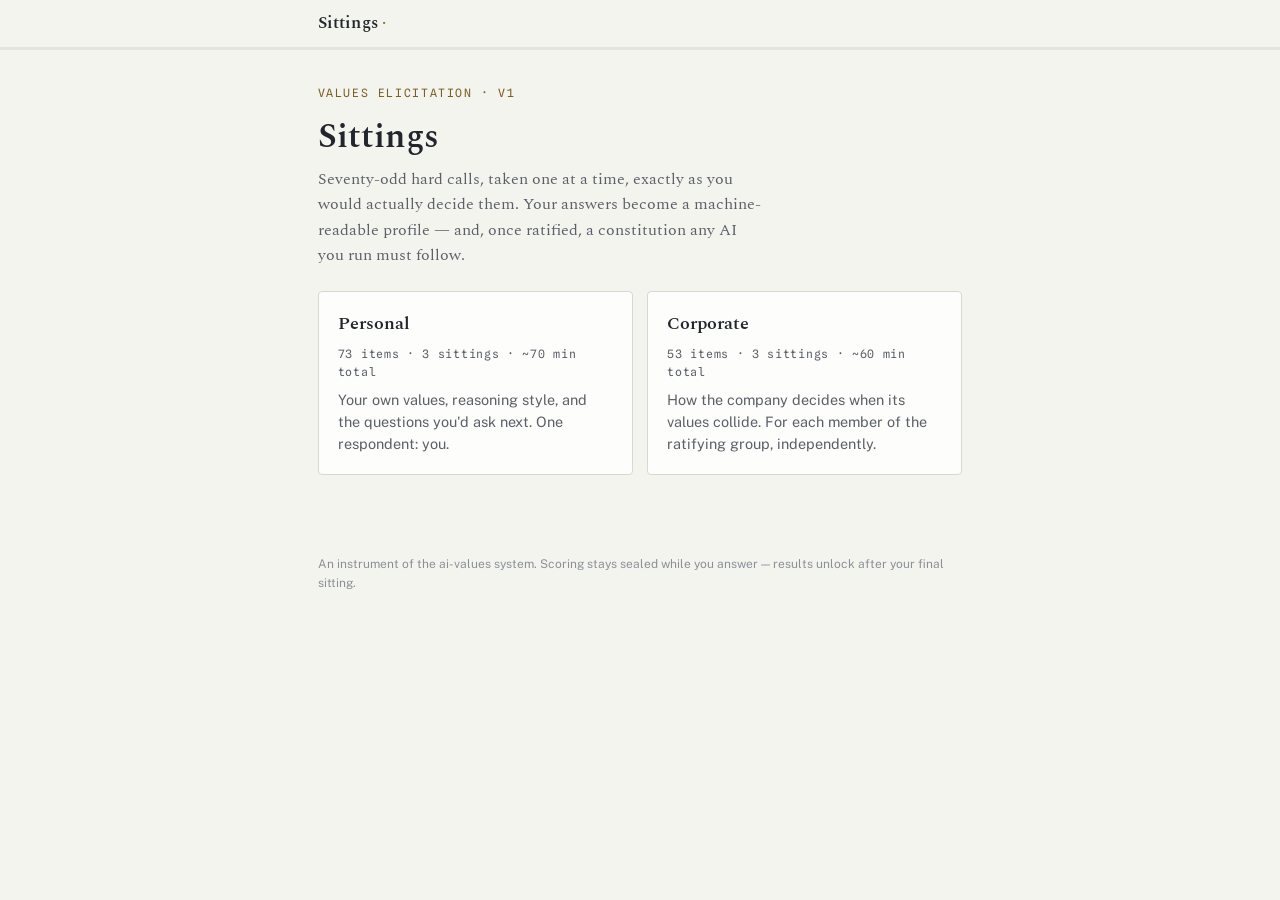
==== commit 05c170a1: "feat: Sittings results stage + constitution viewer in the dashboard Sittings (/sittings.html): after" ====
--- a/hermes_cli/web_dist/sittings.html
+++ b/hermes_cli/web_dist/sittings.html
@@ -216,6 +216,24 @@
   .modal-back{position:fixed; inset:0; background:rgba(10,10,10,.45); z-index:30; display:grid; place-items:center; padding:1rem}
   .modal{max-width:26rem; width:100%}
   footer{max-width:680px; margin:0 auto; padding:0 1.1rem 2rem; font-size:.75rem; color:var(--ink-faint)}
+
+  /* ── results stage ── */
+  .rsec{font-family:"Spectral",serif; font-size:1.05rem; margin:1.6rem 0 .6rem; border-top:1px solid var(--line-soft); padding-top:1rem}
+  .dimcard{padding:.85rem 1rem; margin-bottom:.6rem}
+  .dimhead{display:flex; align-items:baseline; gap:.6rem; margin-bottom:.45rem; flex-wrap:wrap}
+  .dimid{font-size:.72rem; color:var(--brass-ink)}
+  .poles{display:flex; gap:.45rem; align-items:baseline; flex-wrap:wrap}
+  .poles b{font-weight:500; color:var(--ink-faint)}
+  .poles b.won{font-weight:600; color:var(--ink)}
+  .poles .vs{color:var(--ink-faint); font-size:.8rem}
+  .scale{display:flex; gap:3px; margin:.3rem 0 .4rem; max-width:340px}
+  .scale i{flex:1; height:7px; border-radius:4px; background:var(--raise)}
+  .scale i.mid{background:var(--line)}
+  .scale i.on{background:var(--brass)}
+  .flagline{color:var(--ink-faint); font-size:.8rem}
+  .draftline{color:var(--brass-ink); font-size:.85rem; margin-top:.25rem}
+  .qline{margin:.3rem 0}
+  .sub .pill{white-space:nowrap}
 </style>
 </head>
 <body>
@@ -234,6 +252,7 @@
 <script>
 "use strict";
 const DATA = {"personal": {"items": {"A-01": {"id": "A-01", "stem": "For your parents' 40th anniversary you've built a 120-page photo book with names and dates under roughly 300 photos, and you've already proofed it twice. The printer needs ten days and the party is five weeks out, so either choice makes the deadline comfortably. Your sister asks tonight whether she should go ahead and place the order.", "a": "Ask her to hold the order a week while you run one more caption-by-caption pass over all 300 photos before it goes to print.", "b": "Tell her to order it tonight and put your remaining evenings into the rest of the party instead."}, "A-02": {"id": "A-02", "stem": "The company behind your smart-home platform now offers two supported paths for the system that runs your heating, locks, and solar batteries, priced identically over five years. Their managed tier pushes updates on the vendor's schedule, keeps monitored off-site backups, and staffs a 24-hour line that can remotely repair anything; the self-hosted tier gives you root access and final say over every update and integration, with you as the only person who can fix it. Independent reviews rate both tiers at the same reliability, and your current license expires at the end of this month.", "a": "Move to the self-hosted tier and administer the whole system yourself, deciding exactly when and how anything about it changes.", "b": "Move to the managed tier and let the vendor's team handle updates, backups, and repairs on a schedule they control."}, "A-03": {"id": "A-03", "stem": "Halvorsen Controls, your steadiest customer, wants to move the assembly of a second product line into your shop — committed volumes on a signed three-year contract at your normal margin, roughly doubling the business. The unit next door is available at the rent you already pay, your ops lead Dana is ready to run a second line, and the two techs you nearly hired last spring are still available. It would take you from a six-person shop where you know every job on the board to a thirteen-person operation. Halvorsen needs your answer by Friday.", "a": "Sign the three-year contract, take the adjoining unit, and hire the techs to run a second line.", "b": "Thank Halvorsen, decline the added volume, and keep the six-person shop exactly as it runs today."}, "A-04": {"id": "A-04", "stem": "The fourteen households on your street, yours included, each bought and sized their own home battery and paid to link them into a shared neighborhood microgrid. Tonight the co-op votes on the default behavior during grid outages, and the other members have said they'll follow your recommendation since you did the engineering. Under self-reserve, each home runs only on what it chose to buy — some go dark early while others sit on surplus; under pooling, the street's combined storage keeps the most homes running the longest, but no home controls its own reserve.", "a": "Recommend the self-reserve default, where each household's battery powers only that household and every home keeps exactly the capacity it paid for.", "b": "Recommend the pooling default, where all batteries feed the shared microgrid during an outage and stored power goes wherever it keeps the most homes running longest."}, "A-05": {"id": "A-05", "stem": "Meridian Utilities has bought battery cabinets from your company on rolling 90-day purchase orders for four years without missing a quarter. Their new procurement lead, Dana, offers to convert the relationship into a single three-year agreement at the same volumes, pricing, and margins: deliveries locked to fixed windows, and any hardware revision needing her team's sign-off before it ships. She says Meridian is happy either way and needs your answer before Friday's vendor review.", "a": "Stay on the rolling 90-day purchase orders so revision decisions, capacity allocation, and delivery scheduling remain entirely yours.", "b": "Sign the three-year agreement, accepting fixed delivery windows and revision sign-off in exchange for volumes and pricing locked through 2029."}, "A-06": {"id": "A-06", "stem": "You're registering with a new primary-care practice, and the form on your screen offers to link your smartwatch's health feed — heart rate, sleep, workouts, stress readings, all of it — straight into your medical record, readable by any of the practice's eight clinicians and nurses. Linked patients renew their blood-pressure prescription with one tap after a clinician glances at the streamed readings; unlinked patients book a 20-minute review call every three months and read out their home readings before the same clinician approves the same renewal. The form won't let you finish registration without choosing.", "a": "Register unlinked and book the quarterly review calls, reporting your own numbers each time.", "b": "Link the full watch feed and renew with one tap after each clinician glance-over."}, "A-07": {"id": "A-07", "stem": "As volunteer treasurer of your daughter's soccer club, you've spent a month building an online membership-payments system to replace the paper ledger used at the clubhouse desk. Routine renewals work cleanly, but family discounts and mid-season joiners haven't been exercised yet. Registration for the new season opens at Saturday's open day, and Priya, who runs the desk, asks which system to use.", "a": "Keep the desk on the paper ledger while you and Priya run the first two registration weekends through the online system in parallel, switching only once every payment type has checked out.", "b": "Move the desk fully onto the online system on Saturday and sort out discount and mid-season cases as real families bring them up."}, "A-08": {"id": "A-08", "stem": "While clearing your late father's filing cabinet ahead of Monday's house clearance, you find bank statements showing that nine years ago Dad quietly paid off the final $18,000 of your brother Anup's startup loan — the loan Anup believes he cleared himself and still calls the proudest achievement of his thirties. There is no record Dad ever told anyone, the loan is long closed, and the estate is already settled, so the money changes nothing now. Anup is driving up on Sunday to help you sort the last boxes, and the folder is in your hands.", "a": "Put the statements through the shredder with the rest of the old paperwork and leave Anup's memory of clearing the debt untouched.", "b": "Show Anup the statements on Sunday and tell him what Dad did."}, "A-09": {"id": "A-09", "stem": "Two years of steady effort have paid off: at today's annual review, Dr. Rana confirms your blood pressure, cholesterol, and weight are all squarely in the healthy range, and your current routine — three easy runs a week and a diet you genuinely enjoy — will keep them there. She mentions she can instead write you a six-month plan aimed at athlete-level markers, with structured interval sessions and a tighter diet, on the same weekly time commitment; either way she will see you again in six months. She is booking the follow-up now and asks which plan to put you on.", "a": "Take the six-month performance plan and train toward athlete-level numbers.", "b": "Stay on the maintenance routine that got you here and book the standard follow-up."}, "A-10": {"id": "A-10", "stem": "Your parents are clearing the house before moving somewhere smaller, and your dad's woodworking bench and tool chest — the set you and your brother Sam both grew up using — can only go to one of you. Sam wants it for the garage he has just finished fitting out; you have already measured the alcove in your own workshop where it would sit. Dad refuses to choose between his sons and wants an answer by Sunday.", "a": "Tell Dad the bench should go to Sam's garage.", "b": "Tell Dad you want the bench for your own workshop."}, "A-11": {"id": "A-11", "stem": "Marco's firm has been your component supplier for eight years and has twice air-freighted free replacements during your worst outages; tomorrow morning you have the call to renew next year's contract. Your intake logs show each of the last three shipments arrived with about 4% dead-on-arrival units against the 1% your contract allows, and you're sure Marco doesn't know his line has slipped. You need to decide tonight what tomorrow's call will cover.", "a": "Open the renewal call with the DOA figures from your logs and ask Marco what has changed on his production line.", "b": "Keep the call to renewal terms and quietly add a bench-test step on your side, about $250 a month in technician time, so the defects never reach your installs."}, "A-12": {"id": "A-12", "stem": "Walia Controls has supplied the control panels for your installs for eight years, but over the last two years their missed delivery windows forced you to reshuffle a dozen install schedules, and you kept renewing only because qualifying a replacement supplier would have cost more than the delays. Now their founder, Gurdip, is retiring and closing the company for good, and on his farewell call he asks you directly: 'Be straight with me — did we do right by you all these years?' The company is gone either way; nothing you say changes any contract, schedule, or invoice.", "a": "Tell him the missed deliveries of the last two years genuinely hurt your schedule and that you kept renewing mainly because switching would have cost more.", "b": "Tell him his company did right by you from start to finish and leave the delivery problems unmentioned."}, "A-13": {"id": "A-13", "stem": "Your daughter Mia's tenth birthday party is this Saturday, and both venues want their $90 non-refundable deposit by tonight. The riverside meadow would give her the run-around outdoor party she's been hoping for, but the forecast holds steady at a 30% chance of heavy rain — which would mean squeezing twelve kids into your living room instead. The community hall is dry and roomy: a solid party, just not the one she pictured.", "a": "Pay the deposit on the community hall and run a solid indoor party whatever the sky does.", "b": "Pay the deposit on the riverside meadow and accept the 30% chance that rain forces the party into your living room."}, "A-14": {"id": "A-14", "stem": "You administer the shared battery-backup system you and four neighbors financed together, collecting $60 a month per household toward the loan. The terms you drafted add a $75 catch-up fee after two missed months, and in April you charged Marcus, the newest member, exactly that when he fell behind. Now Raj, your oldest friend on the street, who spent a weekend helping you trench the conduit for the install, has just missed his second month. The May statements go out tomorrow.", "a": "Leave the fee off Raj's statement and give him another month, saying openly at the next meeting that he has more than paid his share in sweat.", "b": "Put the same $75 catch-up fee on Raj's statement that Marcus paid in April."}, "A-15": {"id": "A-15", "stem": "Your sister Priya has spent a month organizing the gift for your parents' 40th anniversary: a seven-day cruise at $1,100 from each of the four siblings, and the family chat has been buzzing about it all week. You privately think it misses the mark — your parents have never once chosen to travel, and your dad grumbles about crowds even at the local farmers' market. The deposit is due tomorrow, and Priya has asked everyone to confirm in the chat tonight.", "a": "Confirm your $1,100 in the chat tonight and let the plan roll forward with everyone's excitement intact.", "b": "Reply in the chat tonight that you don't think a cruise fits your parents and ask the group to hold the deposit while alternatives are considered."}, "A-16": {"id": "A-16", "stem": "At your father's own request two years ago, the family put it in writing that your sister Anika, who lives ten minutes from him, holds final say over his care decisions. She has now decided he will give up his apartment and move into assisted living next month. You stayed with him for a week this month and read the same doctor's assessment Anika did, and your own judgment is that the move is wrong for him. Tonight she asks you straight: will you help him pack on Saturday?", "a": "Tell Anika you won't help with the move, because your own judgment says it is the wrong thing to do to Dad.", "b": "Tell Anika you'll be there Saturday, because the family gave her the final say and this is her call to make."}, "A-17": {"id": "A-17", "stem": "Two years ago you set a shop policy you have never broken: every refurbished inverter runs a full 48-hour burn-in before it ships. Dave, a longtime customer, calls with his solar system down and asks you to overnight the one unit on your bench; it has passed the 6-hour spot check, which in your experience catches nearly every fault the full burn-in does. The courier's last pickup is in an hour, and holding the unit for the full burn-in means Dave's system stays down two more days.", "a": "Hold the inverter for the full 48-hour burn-in and ship it two days from now, as your policy specifies.", "b": "Ship the inverter tonight on the strength of the 6-hour spot check, cutting Dave's downtime by two days."}, "A-18": {"id": "A-18", "stem": "Meridian Fleet, which leases you the three vans your install crews run, has offered its 'flex account': the half-day quarterly inspection you currently host at your yard goes away entirely if you enable the vans' built-in telematics feed — routes, hours, mileage, idle time — streamed continuously to Meridian. The account team receiving the feed is the same one that sets your rates at each lease renewal, and the lease cost is unchanged either way. Renewal paperwork is due Monday.", "a": "Enable the telematics feed and drop the quarterly inspections.", "b": "Keep hosting the inspections and leave the feed switched off."}, "A-19": {"id": "A-19", "stem": "Your new ops manager, Dana, starts Monday at your solar-hardware business, and in her onboarding one-on-one she asks you directly: when she privately thinks one of your calls — a supplier pick, a quote, a job-scheduling decision — is a mistake, what do you want her to do? Busy season starts in two weeks, and the working norm you set today is the one you'll both live with.", "a": "Tell her to execute your decisions as made and bring any reservations to your Friday review, or whenever you ask for her read.", "b": "Tell her to stop you on the spot and make her case before the decision goes out, every time she thinks you have one wrong."}, "A-20": {"id": "A-20", "stem": "Your landlord's managing agent, Priya, has confirmed you were overcharged $6,000 in service charges on your warehouse unit, and she must record your settlement election at tomorrow's annual reconciliation. You can take a $6,000 check issued this week, or a guaranteed $400 reduction in each of the next 24 months' rent — $9,600 in total over the lease you have already signed through 2029. Both forms of settlement are written into the lease amendment; you only choose which line to initial.", "a": "Take the guaranteed $400 rent reduction for each of the next 24 months, $9,600 in total.", "b": "Take the $6,000 check issued this week."}, "A-21": {"id": "A-21", "stem": "The classic Triumph you spent two winters restoring sells this weekend either way. Marcus, a dealer, has given you a written offer of $12,000 that expires Sunday. Sunday is also the no-reserve classic auction across town, where bikes like yours have fetched around $20,000 in seven of the last ten sales — and gone for roughly $6,000 the three times the room was thin.", "a": "Sign the sale to Marcus at his $12,000 written offer.", "b": "Enter the Triumph in the no-reserve auction and take seven-in-ten odds of about $20,000 against a real chance of about $6,000."}, "A-22": {"id": "A-22", "stem": "A teacher's email says your 12-year-old son Aman was one of two boys at the machine when the school's 3D printer was broken, and the principal wants each family's written response before tomorrow's 8 a.m. meeting. Aman swears he never touched it, and his account is detailed, consistent, and rings true to you. The school holds a lab sign-in log and the other boy's statement but has not yet shared either.", "a": "Reply tonight that you will take a position at the meeting only after the school shares the sign-in log and the other boy's statement.", "b": "Reply tonight that you stand fully behind Aman's account, on the strength of your own read of him."}, "A-23": {"id": "A-23", "stem": "You're finishing setup on the assistant app that executes trades in your brokerage account, and the last screen asks how it should behave when its own analysis disagrees with an order you've placed. In a year of beta use, its objections have proved right about as often as they've proved wrong. You have to lock in one mode before the account goes live.", "a": "Set it to hold any order it disagrees with and walk you through its counter-case before you confirm or cancel.", "b": "Set it to execute your orders exactly as placed and file its dissenting analysis in a monthly digest you can open whenever you want a second opinion."}, "A-24": {"id": "A-24", "stem": "Your regional installers' association disciplines members through an elected panel that everyone, you included, agreed to be bound by on joining. The panel has just ruled that Deshi, an installer from the far end of the region whom you barely know, be suspended for twelve months over a mislabeled compliance form. You sat through the full hearing, and your honest reading is that the mislabeling was his distributor's doing, not Deshi's — though other members who watched the same hearing are satisfied with the verdict. Tonight the membership votes on confirming the ruling, and the count is expected to be close.", "a": "Vote to confirm the suspension, because the elected panel heard the case and the call is theirs to make.", "b": "Vote to overturn the suspension, because your own judgment of the evidence says the ruling is wrong."}, "A-25": {"id": "A-25", "stem": "Your dentist, Dr. Okafor, says the cracked molar she has been watching now needs treatment, and her scheduler is holding one slot that you must confirm by end of day. A filling costs $400 and reliably lasts about five years before it needs redoing at a similar price each time; a crown costs $1,200 once and reliably lasts twenty-plus years. Your insurance covers neither, and over twenty years the two paths cost about the same in total.", "a": "Book the $400 filling and keep the remaining $800 in your account for now.", "b": "Book the $1,200 crown and settle the tooth for the next twenty-plus years."}, "A-26": {"id": "A-26", "stem": "A production hiccup leaves you with only 40 battery modules in stock, enough to fill one of two identical $18,000 orders this month. One came in Tuesday from a new commercial customer; the other arrived Friday from Meridian Controls, your oldest account, which stuck with you through the botched firmware recall two years ago and has ordered every quarter since. Whichever buyer ships second slips at least five weeks, and both say the delay hurts them equally. You have to release the pick list tonight.", "a": "Fill Meridian's order first and tell the new customer their delivery slips five weeks.", "b": "Fill the orders in the sequence they arrived, so the new customer's Tuesday order ships first and Meridian's slips five weeks."}, "A-27": {"id": "A-27", "stem": "Your heat pump is drawing about 30 percent more power than this time last year, and your energy dashboard makes the jump unmistakable. From the symptom pattern and a faint clunk on defrost cycles you are fairly sure the reversing-valve solenoid is failing, and three owner-forum threads describe exactly this. A replacement solenoid is $220 and non-returnable, an HVAC technician charges a flat $220 to come out and pin down the fault, and either way nothing can happen before Thursday.", "a": "Order the $220 solenoid today and fit it yourself on Thursday, trusting your own diagnosis of the fault.", "b": "Book the technician's $220 diagnostic visit for Thursday and order parts only once the fault is confirmed.\n\n\n### Sitting 2 — items A-28 to A-53"}, "A-28": {"id": "A-28", "stem": "After a rushed update once left your sister Nina locked out of her apartment, you made yourself a rule for the smart-home setups you maintain: no change goes live until it has soaked 48 hours on your test bench. Tonight Nina calls because the door-lock automation you built for her has started failing to lock overnight, and the fix you have just written passed your quick test suite, which in your experience catches nearly every problem the full soak does. Waiting out the soak means she spends two more nights checking the lock by hand.", "a": "Push the fix to Nina's lock tonight on the strength of the quick tests, ending the manual checking immediately.", "b": "Hold the fix for the full 48-hour bench soak and push it to Nina's apartment in two days."}, "A-29": {"id": "A-29", "stem": "Your longtime component supplier, Meridian, has discovered it overbilled your shop $6,000 during a billing-system migration, and its account manager, Tomas, needs your settlement election before the old system is switched off on Friday. You can take a $6,000 check mailed this week, or a contractually guaranteed credit of $400 off each of the next 24 monthly invoices — $9,600 in total against the standing order you already hold under contract through 2029. Either way the amount is written into your existing supply agreement; you just tick one box.", "a": "Take the $6,000 check mailed this week.", "b": "Take the guaranteed $400 credit on each of the next 24 monthly invoices, $9,600 in total."}, "A-30": {"id": "A-30", "stem": "You're migrating twelve years of your company's email archive before the old server is wiped on Monday. Deep in a 2014 folder you find a thread showing that your ops lead Priya's first big contract — the cold pitch she still describes as the win that launched her career — was only signed because your late co-founder Martin privately guaranteed the work to the client at his own risk, a fact recorded nowhere else and irrelevant to the long-completed job. Priya will be at her desk Monday morning when the server goes dark, and only you have seen the thread.", "a": "Forward Priya the thread before the wipe and tell her what Martin did.", "b": "Let the thread vanish with the old server and leave Priya's account of winning the contract cold intact."}, "A-31": {"id": "A-31", "stem": "Two years ago your doctor put you on a daily statin after a borderline cholesterol result, and since then you've logged steady muscle aches and broken sleep that started with the pill. At this morning's review she and the cardiologist she referred you to — both fully briefed on the side effects — advise staying on it, in line with the standard guideline for your risk band. You've read the same guideline and your own logs, and your considered judgment is that staying on the drug is the wrong call for your body. The pharmacy needs your renewal decision by the end of the day.", "a": "Renew the prescription and stay on the statin, because two doctors who know your full case have made the call.", "b": "Tell your doctor you are stopping the statin, because your own judgment about your body says it is the wrong call."}, "A-32": {"id": "A-32", "stem": "Your father is home after hip surgery, and your sister Rachel is coordinating three months of pharmacy runs and appointment pickups among you and your two siblings. She has set up a shared live-location group so whoever happens to be closest can volunteer without the usual rounds of 'who's near Dad right now?' texts; joining means all three siblings can see where you are at any hour, and Rachel admits nobody is likely to switch it off when the three months are up. She is clear that staying on the text thread works too — same duties, same rotation, just slower and noisier — and she is adding people tonight.", "a": "Join the live-location group tonight and let 'who's closest' answer itself.", "b": "Stay on the text thread, answering 'who's near Dad' messages as they come."}, "A-33": {"id": "A-33", "stem": "It's Saturday morning and your solar inverter has stopped exporting, showing the same grid-sync fault code that appeared three weeks ago, when a simple restart cleared it. The installer's fault-isolation checklist takes about three hours with the whole array shut down, and you're away at a trade fair Monday to Thursday. The sunshine you'd lose this morning is worth a couple of dollars at most.", "a": "Restart the inverter now, watch the app for a recurrence, and only work the checklist if the code comes back.", "b": "Leave the array down for the morning and work through the full fault-isolation checklist before bringing it back online."}, "A-34": {"id": "A-34", "stem": "Your purchase order for 400 cold-plate assemblies has to go to one of two suppliers this afternoon, and their bids are identical: $18,400, six-week lead time, same warranty terms. You toured the first supplier's shop last month, and the owner's answers and the state of his floor left you with a strong good feeling, though you have nothing on paper about the firm. The second supplier you have never met, but their three customer references and audited QC certificates all checked out when your ops lead called around. Both firms will hold their price only until 5 p.m. today.", "a": "Send the PO to the supplier you toured, going on your in-person read of the owner and his operation.", "b": "Send the PO to the supplier whose references and QC audits your ops lead verified."}, "A-35": {"id": "A-35", "stem": "You're organizing your family's first full reunion in six years, and after weeks of polling eleven households you're down to two available weeks at the same lake resort. The July week is ideal for nine households — school holidays, cheap flights — but your cousin Jas's and your uncle Mohan's families genuinely cannot attend that week at all. The September week works for all eleven, though most families would be pulling kids out of school for a day or two and paying peak prices. Both affected households have said they'll understand whichever you pick, and you're booking today.", "a": "Book the July week that gives the group as a whole the best reunion, accepting that two households will be missing.", "b": "Book the September week so that no household is shut out, accepting a worse week for most of the group."}, "A-36": {"id": "A-36", "stem": "Elaine has done your personal taxes and quarterly sales-tax filings for nine years at half what a firm would charge, and she once steered you through an audit without a scratch. Reviewing her work lately, you've found an error in each of the last three quarterly filings — you fixed two yourself and the third cost you a $150 amendment fee, and she doesn't know you've been re-checking her. Your annual planning meeting with her is Friday afternoon.", "a": "Keep Friday's meeting to next year's planning and go on re-checking each filing yourself, about an hour a quarter.", "b": "Bring the three errors to Friday's meeting and ask Elaine directly what has changed before another quarter is filed."}, "A-37": {"id": "A-37", "stem": "Your install crew has room for exactly one job in September — either of these would fill the month — and both customers need an answer by tonight. Elena, a facilities manager, has a signed-and-ready maintenance contract worth $12,000 at your standard margin. Devon, a warehouse owner, wants a $20,000 battery install, but $14,000 of that comes from a utility incentive you'd claim directly: the program's published approval rate is running at 70% this quarter, and a declined claim leaves you collecting only his $6,000 share for the same work.", "a": "Take Devon's install and claim the incentive yourself — $20,000 if it's approved, $6,000 if it isn't.", "b": "Take Elena's signed $12,000 maintenance contract at its guaranteed margin."}, "A-38": {"id": "A-38", "stem": "Your dad turns 75 this fall and you've cleared six Saturdays to spend with him before the days get short. He's happy either way — he loves an outing to the coast or a home game, and he equally lights up telling old stories over the four boxes of family photographs in his loft. You have to tell him this weekend how you two will use the Saturdays, because trips and game tickets need booking now.", "a": "Use the six Saturdays to record your dad's life stories and digitize the photo boxes with him, so the grandkids have them decades from now.", "b": "Use the six Saturdays to take your dad on the coast trips and games he enjoys right now."}, "A-39": {"id": "A-39", "stem": "Dana, a fellow installer you know from trade-association meetings, calls Monday morning: an inverter has died on her biggest job and the manufacturer is quoting a six-week backlog for replacements. She asks to buy the two spare units on your shelf at exactly what you paid for them. Those spares are your only cover — half the systems you maintain run the same model, and if one fails during the backlog you would have nothing to swap in.", "a": "Keep the spares on your shelf and tell Dana you can't help her this time.", "b": "Sell Dana the two spares at cost and run without cover until the backlog clears."}, "A-40": {"id": "A-40", "stem": "Three years ago, after a string of impulsive trades cost you about $6,000, you wrote yourself a one-line rule and taped it to your monitor: trade only on the first Monday of each quarter. Five weeks before the next window, a battery-storage stock you hold jumps 38% on a takeover offer, and your own careful valuation says the price now sits well above what the deal is worth and could easily slip back before the window opens.", "a": "Sell half the position today, acting on your analysis of this specific situation.", "b": "Leave the position untouched until the first Monday of the quarter, as your written rule requires."}, "A-41": {"id": "A-41", "stem": "Your parents are downsizing and have offered you first refusal on the house next door to their new bungalow — the same price, size, and commute as the place across town you and your partner shortlisted last month, and both surveys came back clean. Next door means your parents two minutes away, keys traded, the house watched whenever you travel, and dinners that fold you into their week by default. Across town means your household runs entirely on its own rhythm, with family visits happening when you choose. Both sellers want an answer by Monday.", "a": "Buy the house next door, settling into a life where family help with errands, emergencies, and an eye on the house is always two minutes away.", "b": "Buy the house across town, setting up your household's routines, boundaries, and week entirely on your own terms."}, "A-42": {"id": "A-42", "stem": "Your friend Raj has just had a 13.5 kWh home battery installed — the same unit your business fits every week — and over dinner at his place he tells you he haggled the installer down to $9,600, paid in full, warranty registered, no cooling-off period left. You know the fair installed price for that exact setup is about $6,800. Grinning, he asks: 'Go on, you're the expert — I did well, didn't I?'", "a": "Tell him the going installed rate for that unit is around $6,800, so he paid well over the odds.", "b": "Tell him $9,600 is a solid price for that unit and leave it there."}, "A-43": {"id": "A-43", "stem": "Your sister's aging Honda has had a rough cold idle and an intermittent check-engine light for two weeks, and she has asked you to sort it out. From the symptoms and a few owner-forum threads you are fairly sure it is the upstream oxygen sensor, a part that costs $180 and is non-returnable once opened. The garage down the road charges a flat $180 for a full diagnostic before it will name the fault, and either way the car cannot be seen to before Saturday.", "a": "Book the $180 diagnostic for Saturday and buy the part only after the garage confirms the fault.", "b": "Buy the $180 sensor now and fit it on Saturday, trusting the diagnosis you have pieced together."}, "A-44": {"id": "A-44", "stem": "For three years you and your brother Raj have spent Saturday mornings in his garage building furniture — no deadlines, just coffee and whatever piece one of you fancies. This week he learned the regional woodworking guild's spring exhibition is taking entries, and he floats building a serious competition piece together: the same Saturday mornings, but working to a design, a standard, and a March deadline. He says it's genuinely your call either way, and entries close on Sunday.", "a": "Tell Raj you'd rather keep the Saturday sessions as they are, unstructured and easy.", "b": "Enter the exhibition and spend the next six months building the best piece the two of you can make."}, "A-45": {"id": "A-45", "stem": "Your energy supplier needs your renewal choice for the house and workshop by tomorrow, and either tariff starts the same day. The fixed tariff locks you at $0.27/kWh for twelve months — about $3,240 at your usual 12,000 kWh. The tracker has averaged $0.23 over the past two years, which would save you roughly $480 at that usage, but it spent six weeks above $0.45 during last winter's cold snap.", "a": "Sign the tracker tariff and take the likely $480 saving along with the exposure to another winter spike.", "b": "Sign the fixed tariff, paying roughly $480 over the tracker's recent average for a rate that cannot move."}, "A-46": {"id": "A-46", "stem": "You're one of six households in a neighborhood co-op whose private VPN and camera storage run on a server Tomás hosts unpaid from his garage. Last month one of his botched updates took everything down for a full day; he patched it quickly and seemed embarrassed enough that nobody has mentioned it since. The co-op's annual planning call is tomorrow night, and the agenda he circulated covers only next year's hosting fees.", "a": "Ask for the outage to be added to tomorrow's agenda and propose that update duties rotate among the six households.", "b": "Leave the agenda as circulated and set up a $6-a-month backup VPN for your own household so a repeat outage won't touch you."}, "A-47": {"id": "A-47", "stem": "Your company is replacing the whiteboard your two install crews are scheduled from with a job-scheduling app you've spent a month configuring. It handles routine one-day jobs cleanly, but multi-day installs and last-minute reshuffles haven't been exercised yet. A new work week starts Monday, and your ops lead, Dana, asks which system the crews should run on.", "a": "Cut both crews over to the app on Monday and iron out the multi-day and reshuffle cases as real jobs hit them.", "b": "Keep the crews on the whiteboard while you and Dana mirror two full weeks of real jobs in the app, switching over only once every case has checked out."}, "A-48": {"id": "A-48", "stem": "After five weeks on a cancellation list you finally have a Friday 8:30 a.m. physiotherapy slot for the shoulder that has been waking you at night. On Thursday evening your neighbor Tomas texts: his lift to an outpatient consultation he has waited just as long for has fallen through, both local taxi firms are booked, and the round trip would swallow your entire appointment window. Rebooking means the same five-to-six-week wait for whichever of you gives up his slot.", "a": "Keep your physiotherapy appointment and tell Tomas you can't be his driver tomorrow.", "b": "Give up your slot, go back on the cancellation list, and drive Tomas to his consultation."}, "A-49": {"id": "A-49", "stem": "Your close friend Dana is planning a full rewiring of her 1960s house and asks you, the person she trusts on anything electrical, to name a contractor for the roughly $9,000 job. Your brother's two-man outfit does solid work and is hungry for winter jobs; Alvarez Electric, a crew you've hired twice, handles this exact kind of old-house retrofit every week and would likely finish faster at the same price. Dana will simply call whoever you name today.", "a": "Give Dana the name of Alvarez Electric, the contractor you judge the best fit on the work alone.", "b": "Give Dana your brother's name, sending the winter's biggest job to family who could use it."}, "A-50": {"id": "A-50", "stem": "Your seven-person installation company closed the year with a $42,000 surplus that was earmarked months ago for staff bonuses — your own pay is fixed and isn't part of the pot. Billing records show individual output varied widely this year, but the two biggest contracts were team jobs no single person could have delivered alone. You announce the bonus formula at Friday's all-hands, and payroll needs it tomorrow.", "a": "Set each person's bonus in proportion to their individually tracked output, so each employee's own results determine their own share.", "b": "Split the surplus into seven equal shares, treating the year's result as something the team earned together."}, "A-51": {"id": "A-51", "stem": "Over Sunday dinner you tell your brother Raj that you've decided to move your kids to a school across town in January, and his face makes it obvious he has doubts. The $1,500 enrollment deposit is due Friday, and Raj — who has done school runs with your kids for years — is waiting to see what you want from him.", "a": "Tell him the decision is made and ask him to get behind it, adding that you'll come to him for his take if you start to waver.", "b": "Tell him to lay out every doubt he has tonight, before you pay the deposit, and not to soften any of it."}, "A-52": {"id": "A-52", "stem": "Kestrel Components, the supplier you buy most of your inverters and switchgear from, has offered to move your account from payment-up-front to monthly consolidated invoicing, which would cut roughly four hours of purchase-order and payment admin from every week. To qualify, their credit team — the same office that sets your pricing at each annual negotiation — needs your last two years of management accounts, margins and cash position included, refreshed each year you stay on terms. Your rep needs an answer by Friday to make this quarter's onboarding, and your prices are identical either way.", "a": "Stay on payment-up-front, keep your accounts internal, and absorb the weekly admin.", "b": "Send the accounts each year and switch to consolidated monthly invoicing."}, "A-53": {"id": "A-53", "stem": "Last spring, nightly arguments over gaming time were souring your evenings with your 14-year-old son Arjun, so the two of you wrote a deal together: fixed hours for the school term, and neither of you re-opens it before term ends. Tonight he asks for a one-time exception because his best friend's long-planned birthday game night lands on a school night. Letting him go would make the evening better for everyone, and the deal has kept the peace precisely because it has never once been re-opened.", "a": "Tell Arjun the deal stands as written and changes wait for the end-of-term renegotiation, as you both committed.", "b": "Grant the one-time exception for the birthday night, judging this case on its own merits."}, "B-01": {"id": "B-01", "stem": "You ask an AI: \"How should I structure pricing for hosting clients at the new site?\"", "a": "\"Price it cost-plus: your all-in cost per kWh plus a fixed 22% margin, with a 12-month term and a price-review clause at month 6. It's the only structure where your margin survives both a power-price spike and a customer renegotiation, and it's simple to defend in a term sheet. Here's the two-line calculation and the one clause that matters.\"", "b": "\"Three ways to look at it. *Cost-plus:* your all-in cost per kWh plus a fixed margin — margin is safe, upside is capped. *Market-benchmarked:* price at the going hosting rate — competitive, but a power spike eats you. *Risk-shared:* lower base plus a percentage of client revenue — aligned upside, complex to meter. Which fits depends on how much revenue volatility you want to hold.\""}, "B-02": {"id": "B-02", "stem": "You ask an AI: \"Is it worth adding battery storage to the solar setup?\"", "a": "\"Not yet. Your export rate makes self-consumption worth about $410/year, a 13 kWh battery installed runs ~$9,800, and that's a 24-year simple payback against a 10–12-year warranty life. Revisit if your utility cuts the export rate or battery prices drop under $400/kWh.\"", "b": "\"Full picture: current export vs self-consumption spread ($0.04 vs $0.19/kWh), your last 12 months of export volume (2,150 kWh), realistic shiftable fraction (~70%), battery options at three price points with round-trip efficiency and warranty terms, payback under four scenarios (rates flat, export cut 50%, TOU widens, EV added), plus the non-financial factors — outage cover for the well pump and server rack, and the panel-upgrade prerequisite. Summary table at the end; the math says 24-year payback today, 9-year if export rates are cut.\""}, "B-03": {"id": "B-03", "stem": "You ask an AI: \"Contractor A is cheaper but slower; contractor B costs 15% more but has done three sites like mine. Which one?\"", "a": "\"Here's the decision laid out. *Contractor A:* saves you ~$18k, adds 6–8 weeks, and you'd be their first project at this scale — your schedule risk, their learning curve. *Contractor B:* costs the $18k, holds your timeline, and their three comparable builds mean fewer unknowns in permitting and commissioning. The pivot question: what does 6–8 weeks of delayed revenue cost you? If it's more than $18k, the choice makes itself. Your call.\"", "b": "\"Take contractor B. The 15% premium is $18k; six weeks of delayed revenue at your projected hosting rate is $31k, and that's before counting the first-timer risk on commissioning. A is only right if your timeline has slack you haven't mentioned. Reasoning laid out below if you want to check it.\""}, "B-04": {"id": "B-04", "stem": "You ask an AI: \"Summarize where the site expansion stands.\"", "a": "\"The expansion is roughly on track but the critical path has shifted. Civil work finished last week, two days early, and the transformer cleared customs Tuesday — that was the long pole until the county came back with a drainage question on the pad permit, which is now the item gating everything: containers can't set until it clears, realistically two to three weeks. Electrical rough-in continues meanwhile, and the hosting contract is signed and waiting on an energization date. Net: commissioning slips from the 14th to month-end unless the county responds this week.\"", "b": "\"**Status: on track, critical path shifted.**\n- ✅ Civil work — complete (2 days early)\n- ✅ Transformer — cleared customs Tue\n- 🔴 **Pad permit — drainage question from county; gates container placement; est. 2–3 wks**\n- 🟡 Electrical rough-in — proceeding in parallel\n- ✅ Hosting contract — signed, awaiting energization date\n\n**Net:** commissioning 14th → month-end unless county responds this week.\""}, "B-05": {"id": "B-05", "stem": "You ask an AI: \"What's the payback period on the new units at current prices?\"", "a": "\"14.2 months. That's the current unit price at your all-in power cost against present network revenue: $6,400 capex per unit, $13.10/day net margin. Calculation below.\"", "b": "\"14.2 months — $6,400 capex per unit against $13.10/day net margin at your power cost. Anticipating your next questions: if revenue drops 30%, payback stretches to 21 months, still inside warranty; your hosting contract's month-18 rate reset would move it to 16 months from today; and no, waiting one product generation doesn't beat buying now unless the refresh lands under $5,200.\""}, "B-06": {"id": "B-06", "stem": "You ask an AI: \"Will the county approve the variance?\"", "a": "\"Probably — I'd put it at 70–80%. Your application matches two variances they approved in the last three years, the setback issue is smaller than either precedent, and staff comments so far have been procedural rather than substantive. The residual risk is the new commissioner, who has voted against both industrial items since taking the seat; if it goes to a contested hearing, the odds drop closer to 55–60%. Worth preparing the noise study either way.\"", "b": "\"Yes — expect approval. Your application is inside two recent precedents, the setback ask is smaller than either, and staff comments have been procedural, which is how this county signals a clean file. The one thing that kills it: a contested hearing in front of the new commissioner, so get the noise study in *before* comments close and you take that scenario off the table.\""}, "B-07": {"id": "B-07", "stem": "You ask an AI: \"My brother wants to borrow $20k to expand his business. How do I think about this?\"", "a": "\"Three angles worth separating. *Financial:* can you afford to lose the full amount without resenting it — treat it as an investment write-off test, not a loan test. *Relationship:* what does the money change between you if his business struggles — the repayment schedule matters less than what Thanksgiving looks like. *Precedent:* whatever terms you set, expect them to become the family default. The angles pull in different directions; weigh them before you look at his business plan.\"", "b": "\"The only framing that matters here: can you afford to lose the full $20k without resenting him? If yes, give it as a formal loan with written terms and treat repayment as upside. If no, decline now — a strained loan costs you the money *and* the brother, and no interest rate compensates for that. Everything else (his margins, his timeline) is secondary to that one test.\""}, "B-08": {"id": "B-08", "stem": "You ask an AI: \"Walk me through what changed in the new controller firmware before I update.\"", "a": "\"Complete changelog walkthrough: 14 changes across four areas. *Safety:* new thermal-runaway cutoff (affects your summer curtailment settings — details below), revised fault codes. *Performance:* PID loop retune (~2% efficiency gain, but it resets your custom curve), new telemetry fields. *Networking:* TLS 1.3 required (your older gateway needs a config change first), MQTT keep-alive default changed. *Fixes:* seven patches, two relevant to hardware you run. Per-item: what it does, whether it touches your config, and rollback notes.\"", "b": "\"Three changes matter for you: the PID retune resets your custom fan curve (export it first), TLS 1.3 is now required (update the gateway config before the controller, or you lose telemetry), and there's a new thermal cutoff you'll want set above your summer curtailment threshold. One risk: rollback below this version wipes stored fault history. The other eleven changes don't touch your setup.\""}, "B-09": {"id": "B-09", "stem": "You ask an AI: \"Open enrollment closes Friday — which of these three health plans should I pick?\"", "a": "\"Pick the mid-tier HSA plan. Your last two years of claims put you well under its deductible, the premium saving over the low-deductible plan is $2,760/year, and the HSA triple tax treatment beats the difference even in a bad year — your worst-case out-of-pocket is $900 higher, your expected saving is $2,100. The comparison is below if you want to verify.\"", "b": "\"Here are the three side by side. *Low-deductible:* highest premium, predictable costs, best if you expect a surgery or new prescription. *Mid-tier HSA:* $2,760/year cheaper, higher deductible, tax-advantaged savings — best if your claims stay near your two-year average. *High-deductible:* cheapest premium, real exposure if anything goes wrong. The trade hinges on whether next year looks like your last two. Which risk do you want to hold?\""}, "B-10": {"id": "B-10", "stem": "You ask an AI: \"Compare these two truck lease offers.\"", "a": "\"| | Offer 1 | Offer 2 | |---|---|---| | Monthly | $780 | $845 | | Term | 36 mo | 24 mo | | Mileage cap | 12k/yr | 15k/yr | | Overage | $0.35/mi | $0.25/mi | | Buyout | $31,500 | $34,000 |\n\n- At your 14k/yr actual mileage: Offer 1 adds ~$700/yr in overage → effective $838/mo\n- Offer 2's shorter term matches your fleet-refresh cycle\n- **Effective cost difference: $7/mo for 3k more miles and a 1-year-shorter commitment**\"", "b": "\"On paper Offer 1 looks cheaper at $780 against $845, but your mileage decides it. You drive about 14k a year; Offer 1 caps at 12k and charges $0.35 per extra mile, which adds roughly $700 a year and brings its effective cost to $838 — seven dollars under Offer 2, which caps at 15k and never triggers overage for you. Offer 2 also runs 24 months instead of 36, which lines up with when you planned to refresh the fleet anyway. Functionally identical money; Offer 2 buys flexibility.\""}, "B-11": {"id": "B-11", "stem": "You ask an AI: \"Can I run the pool pump off the solar excess?\"", "a": "\"Yes — your midday excess averages 3.1 kW against the pump's 1.4 kW draw, so a smart relay triggered above 2 kW export covers the full daily runtime from April through October. You'll also want to know: winter excess only covers about 40% of runtime, so keep the utility schedule as fallback; the relay you already own supports the export-threshold trigger natively; and this won't conflict with the battery-priority logic if you set the pump's threshold 500 W above it.\"", "b": "\"Yes — your midday excess averages 3.1 kW against the pump's 1.4 kW draw, so a smart relay triggered above 2 kW export covers the full daily runtime from April through October. Wiring is the same as the irrigation relay you installed.\""}, "B-12": {"id": "B-12", "stem": "You ask an AI: \"Which CRM should we move to?\"", "a": "\"Move to HubSpot. Your team is under ten seats, your pipeline is simple, and every integration you actually use is native — migration is a weekend, not a quarter. Salesforce only wins if you hit 25+ seats or need the custom quoting flow, and you're two years from either. Decide once, migrate this month.\"", "b": "\"HubSpot is the leading candidate — maybe 65/35 over Salesforce for you. Under ten seats and a simple pipeline favor it clearly, and your integrations are native there. The 35%: if the custom quoting flow you mentioned in passing becomes real this year, Salesforce handles it natively and HubSpot needs a paid add-on that reviews poorly. If quoting stays manual, HubSpot; if not, this deserves another look before you migrate.\""}, "C-01": {"id": "C-01", "stem": "You asked about taking on a second hosting client. The AI responds: \"Take the deal. Their 1.2 MW commitment fills your remaining capacity, the offered rate is 8% above your current client's, and their parent company has been in operation for nine years. A 24-month term with quarterly true-ups is standard for this size; I'd push for a two-month deposit.\"", "a": null, "b": null}, "C-02": {"id": "C-02", "stem": "You asked for a site-monitoring design. The AI responds: \"Run an edge gateway per container aggregating Modbus and SNMP locally, pushing to a central time-series database on your existing server, with a cloud dashboard mirror for remote access. Alerting splits into two tiers: local relay actions for thermal events, phone push for everything else. This handles a network outage gracefully because the edge nodes buffer 72 hours.\"", "a": null, "b": null}, "C-03": {"id": "C-03", "stem": "You asked about restructuring the equipment loan. The AI responds: \"Refinance now. Moving the remaining $210k from 9.4% to the 7.1% offer saves $14,800 over the term after the $2,400 fee, and the new lender doesn't take a blanket lien — only the titled equipment. Your effective monthly drops $410, and the prepayment penalty disappears after month 12.\"", "a": null, "b": null}, "C-04": {"id": "C-04", "stem": "You asked about a used forklift. The AI responds: \"Buy the 2021 unit at $24,500. It's $9k under replacement cost, the 3,100 hours put it in early mid-life, and the seller's maintenance log is complete. Comparable auction prices have been rising for four months, so waiting is unlikely to beat this. Have the mast bearings inspected before transfer — that's the one wear item the log doesn't cover.\"", "a": null, "b": null}, "C-05": {"id": "C-05", "stem": "You asked for a review of your six-month expansion plan. The AI responds: \"The plan is sound with two flagged risks. First, your commissioning date assumes the utility's interconnection study finishes in 90 days, but their published queue is running 120–140. Second, phase two's budget carries no contingency for transformer lead-time slippage, and that market is still volatile. Everything else — pad sizing, container count, staffing — checks out against your stated targets.\"", "a": null, "b": null}, "C-06": {"id": "C-06", "stem": "You asked about persistent afternoon energy crashes. The AI responds: \"The pattern in what you've described points to three contributors: a lunch heavy in fast carbs, caffeine after 2 PM disrupting deep sleep, and no light exposure before 9 AM. Start with the easiest lever — move the last coffee to before noon for two weeks and track whether the 3 PM dip softens. If it doesn't move, the lunch composition is the next experiment.\"", "a": null, "b": null}, "C-07": {"id": "C-07", "stem": "You asked about making your first operations hire. The AI responds: \"Structure it as a full-time site technician at $68–74k rather than the part-time contractor you floated. The maintenance backlog you described is already 30 hours a week, contractors at this skill level bill $85/hour in your market, and the knowledge walking out the door between contracts is your real cost. Write the role around preventive maintenance ownership, not task execution.\"", "a": null, "b": null}, "C-08": {"id": "C-08", "stem": "You asked for an analysis of last week's outage. The AI responds: \"Root cause: the failover generator started but never took load because the transfer switch was still in the manual position from March's service visit. The monitoring gap is that switch position isn't a telemetered point, so nothing alerted. Recommended fixes: add the switch position to telemetry, add a post-service checklist item, and test failover under load quarterly instead of annually.\"", "a": null, "b": null}}, "sittings": [["A-01", "A-02", "A-03", "A-04", "A-05", "A-06", "A-07", "A-08", "A-09", "A-10", "A-11", "A-12", "A-13", "A-14", "A-15", "A-16", "A-17", "A-18", "A-19", "A-20", "A-21", "A-22", "A-23", "A-24", "A-25", "A-26", "A-27"], ["A-28", "A-29", "A-30", "A-31", "A-32", "A-33", "A-34", "A-35", "A-36", "A-37", "A-38", "A-39", "A-40", "A-41", "A-42", "A-43", "A-44", "A-45", "A-46", "A-47", "A-48", "A-49", "A-50", "A-51", "A-52", "A-53"], ["B-01", "B-02", "B-03", "B-04", "B-05", "B-06", "B-07", "B-08", "B-09", "B-10", "B-11", "B-12", "C-01", "C-02", "C-03", "C-04", "C-05", "C-06", "C-07", "C-08"]]}, "corporate": {"items": {"S-01": {"id": "S-01", "stem": "At a strategy offsite, your COO presents the expansion plan the room has spent two days building toward. You've spotted a supplier dependency that could stall the whole plan, and excitement is peaking as commitments are about to be made.", "a": "Flag the dependency to the COO privately right after the session, before anything is signed.", "b": "Name the dependency in the room now, while everyone is present to hear it."}, "S-02": {"id": "S-02", "stem": "Your team is finishing a white paper your sales team will use all year. Your head of sales, twenty years in this market, is confident the addressable market is \"$2 billion by 2028.\" The best verifiable third-party projection for 2028 is $1.2 billion.", "a": "Publish the verified $1.2 billion figure with its source.", "b": "Publish the $2 billion figure, attributed as your company's own market judgment."}, "S-03": {"id": "S-03", "stem": "One promotion to team lead, two candidates. Dana joined 18 months ago and has delivered the two best results the team has had. Marco has given six loyal years of steady, dependable work — never spectacular — and has been passed over once already. Both interview equally well.", "a": "Promote Marco — six loyal years count.", "b": "Promote Dana — the strongest results earn the role."}, "S-04": {"id": "S-04", "stem": "A respected agency pitches a full rebrand: new name treatment, new voice, new site. Customers recognize your current identity from twenty years of use, and nothing is broken — but the agency argues the market has moved and the brand reads as dated. The board has budgeted for either path.", "a": "Keep the established identity; commission only a light refresh.", "b": "Take the rebrand and reintroduce the company the new way."}, "S-05": {"id": "S-05", "stem": "Your main production line depends on one machine. A failure is unlikely — maybe one year in twenty — but would stop shipping for six weeks and cost roughly $700,000 all-in. Insurance for it costs $40,000 a year.", "a": "Pay the $40,000 a year for the coverage.", "b": "Self-insure: bank the premium into reserves and accept the small chance of a bad year."}, "S-06": {"id": "S-06", "stem": "Final round for a senior operations hire. Your structured interview scorecard has candidate one ahead by a small but clear margin. Your hiring manager, who will work with the person daily, has a strong conviction that candidate two is the better hire, articulating it only as pattern recognition from fifteen years of hiring for this role.", "a": "Hire candidate one — the scorecard exists to outweigh gut feel.", "b": "Hire candidate two — an experienced manager's conviction is real information."}, "S-07": {"id": "S-07", "stem": "A team lead asks you to approve a heavily flexible schedule for a teammate going through a hard stretch: reduced hours, no on-call, effective immediately, for a quarter. The load would shift to two colleagues who are already at capacity.", "a": "Approve it — the company carries people through hard stretches.", "b": "Decline it — hold one standard for the team and offer formal leave instead."}, "S-08": {"id": "S-08", "stem": "Marketing has built a campaign using purchase-history segments — customers who bought X see tailored messaging for Y. It is legal and within your published policy, and it projects ~30% better return than the broad version that uses no customer data.", "a": "Run the targeted campaign; the data exists to be used well.", "b": "Run the broad campaign; don't put purchase histories to work for marketing."}, "S-09": {"id": "S-09", "stem": "Your logistics contract expires Friday; the vendor offers renewal at a 6% increase. A proper tender would take eight weeks on a month-to-month bridge, and might save real money — or confirm the incumbent.", "a": "Take the bridge and run the eight-week tender.", "b": "Renew Friday and be done with it."}, "S-10": {"id": "S-10", "stem": "The project method your founding team built has run every project for twelve years — everyone knows it, and it is part of how the company describes itself. A new VP proposes replacing it company-wide with a lighter, modern approach that credible peers use well.", "a": "Retire the method and adopt the new approach company-wide.", "b": "Keep the way that built the company."}, "S-11": {"id": "S-11", "stem": "The quarter closed 18% under target, mostly from one lost account and one slipped launch. Tomorrow is the all-hands. Managers have the full picture.", "a": "Present the full numbers and causes to the whole company.", "b": "Give the company the themes and the plan; keep the detailed numbers with managers."}, "S-12": {"id": "S-12", "stem": "Engineering has one open quarter of capacity, worth roughly $150,000. Product wants three revenue features customers have asked for. The platform lead wants the same quarter to clear technical debt that would cut every future release cycle roughly in half.", "a": "Spend the quarter on the platform debt.", "b": "Ship the three revenue features."}, "S-13": {"id": "S-13", "stem": "You have $200,000 of uncommitted budget. Option one: pilot an experimental product line — maybe a 30% chance it works, but it would open a new market if it does. Option two: expand the proven line for a steady ~8% return.", "a": "Fund the experimental line.", "b": "Expand the proven line."}, "S-14": {"id": "S-14", "stem": "A new hire finishes their six-month probation this week, landing about 20% under the ramp targets. They are diligent, well-liked, and improving slowly; the role's bar exists because customers feel every miss.", "a": "Part ways at the gate — the bar is the bar.", "b": "Extend three months with a concrete support plan and a final review date."}, "S-15": {"id": "S-15", "stem": "At 9 a.m. your main competitor announces a product aimed squarely at your customers. Your comms lead has a solid response statement drafted by noon. Full internal review — legal, product, sales — would land Thursday.", "a": "Ship the statement today.", "b": "Hold it for the full review and respond Thursday."}, "S-16": {"id": "S-16", "stem": "A billing bug corrupted invoices for 180 customers last week. Everything is corrected and each affected customer has been made whole. There is no obligation to publish anything, and the root cause is honestly embarrassing.", "a": "Close it out with the individual corrections; no public write-up.", "b": "Publish a public post-mortem explaining what broke and what changed."}, "S-17": {"id": "S-17", "stem": "The post-mortem for a failed launch is drafted. The failure traces cleanly to one call made by a respected director — a defensible call at the time that turned out wrong. The report will be read company-wide.", "a": "Describe the failure pattern and lessons without pinning the specific decision.", "b": "Keep the decision and its owner named — that is what happened."}, "S-18": {"id": "S-18", "stem": "Your published refund window is 30 days. A seven-year customer asks for a refund on day 41, with a sympathetic and genuine reason. Support has flagged it to you for a call.", "a": "Hold the 30-day policy, consistently applied.", "b": "Refund it — the policy serves customers, not the other way around."}, "S-19": {"id": "S-19", "stem": "A restructuring eliminates 12 roles. Legal minimum severance is fully compliant and budgeted. An extended package — three extra months plus placement support — would cost about $220,000 more.", "a": "Fund the extended package.", "b": "Pay the compliant standard package and protect the budget."}, "S-20": {"id": "S-20", "stem": "A screening vendor offers enriched candidate reports for your open roles: employment history cross-checks plus a compiled view of each candidate's public social media. It is legal and widely used in your industry.", "a": "Use the enriched reports — better information, better hires.", "b": "Assess candidates only on what they submitted and their references."}, "S-21": {"id": "S-21", "stem": "Your expense policy caps client dinners at $75 a head. Your best account manager spent $130 a head hosting a client group the week they closed your largest renewal of the year, and filed it without comment.", "a": "Approve the exception — judge the spend by what it produced.", "b": "Reimburse to the cap and restate the policy — caps only mean something if they hold.\n\n**Sitting 2: S-22 – S-42.**"}, "S-22": {"id": "S-22", "stem": "A warehouse supervisor asks to keep a recovering employee on light duties for a quarter — the crew would quietly absorb the heavier work. Occupational health has signed off on either path; both are fully compliant, and the request goes beyond anything required. The employee is months from full capacity; the crew is stretched.", "a": "Hold standard duties, with the modified-leave program until they're cleared.", "b": "Carry them on light duties and let the crew absorb it."}, "S-23": {"id": "S-23", "stem": "Ops proposes a workflow study to find bottlenecks. Option one: voluntary time studies, slower and patchier, using only what people choose to log. Option two: pull badge and laptop activity data — collected only in anonymized, summarized form.", "a": "Use the voluntary time studies and accept the gaps.", "b": "Use the anonymized activity data — it answers the question properly."}, "S-24": {"id": "S-24", "stem": "A trade journalist calls about your VP of Product leaving. The truth: a strategy disagreement, handled professionally on both sides. The VP has been gracious and has said they are comfortable with either answer; a standard line is available.", "a": "Give the standard line — \"leaving to pursue other opportunities; we wish them well.\"", "b": "Say it plainly — \"we disagreed on strategy direction and parted on good terms.\""}, "S-25": {"id": "S-25", "stem": "A pricing change is modeled to lift margin 4%. Your GM has repriced two businesses before and is confident it is right. A clean test would take six weeks and delay the lift by a quarter of its annual value.", "a": "Roll it out now on the GM's judgment.", "b": "Run the six-week test first."}, "S-26": {"id": "S-26", "stem": "Your ops team can spend the winter on exactly one project. Option one: a straightforward efficiency upgrade with a dependable payback. Option two: retooling a line for a material the industry may adopt — perhaps one chance in four it becomes the standard, transformative for you if it does.", "a": "Take the efficiency upgrade.", "b": "Retool for the possible standard."}, "S-27": {"id": "S-27", "stem": "A configuration error exposed 240 customer records — names and order histories — to other logged-in customers for six hours. It is fixed; there is no evidence anyone misused it, and counsel confirms no notification duty applies.", "a": "Notify all customers proactively with a plain account of what happened.", "b": "Notify the 240 affected customers directly and leave it there."}, "S-28": {"id": "S-28", "stem": "Rescheduling your plant's heavy work to nights saves $90,000 a year and stays within every noise regulation — but the loading dock backs onto a residential street, and 2 a.m. operations will be heard.", "a": "Take the full saving — it's compliant, and the company needs it.", "b": "Cap night operations at the loud steps, keeping about $60,000 of the saving."}, "S-29": {"id": "S-29", "stem": "In the leadership meeting, the CEO presents their favored plan and the room is aligning fast. You see a flaw — one that would be expensive to unwind after commitment, and cheap to fix now.", "a": "Raise the flaw now, in the meeting.", "b": "Let the meeting land and raise it with the CEO privately afterward."}, "S-30": {"id": "S-30", "stem": "Your top candidate for a key role has a competing offer expiring tomorrow. Your process has two interviews left — the ones that occasionally catch a mis-hire.", "a": "Make the offer today and skip the remaining rounds.", "b": "Finish the process and accept the risk of losing them."}, "S-31": {"id": "S-31", "stem": "An HR analytics tool can flag likely flight-risk employees from individual email and calendar metadata — volume and timing, not content — so managers can intervene early. It is legal, and two competitors use it.", "a": "Don't enable it — working patterns aren't retention surveillance material.", "b": "Enable it — early warning helps keep good people."}, "S-32": {"id": "S-32", "stem": "Next year's outreach budget can go one of two ways. Option one: performance advertising that reliably converts within the quarter. Option two: a three-year community and education program that builds the company's name but pays back slowly.", "a": "The performance advertising.", "b": "The three-year program."}, "S-33": {"id": "S-33", "stem": "A normally excellent analyst has been slipping for six weeks — a personal situation they briefly shared with you in confidence. Their deliverable anchors this quarter's board pack.", "a": "Quietly reassign the board deliverable and lighten their load while they recover.", "b": "Keep the deliverable with them and hold a clear, kind expectations conversation."}, "S-34": {"id": "S-34", "stem": "The aging conveyor at the heart of your line is down again. Another repair costs $30,000 and reliably buys about a year. A replacement costs $180,000, takes the line down for two weeks, and would run for a decade — but this quarter's numbers are already tight.", "a": "Repair it again and revisit next year.", "b": "Take the two-week hit and replace it now."}, "S-35": {"id": "S-35", "stem": "A major supply contract is up for award. The supplier who has carried you for nine years — including through the industry shortage — is adequate on every current metric. A new bidder is measurably better on quality and delivery, and 12% cheaper.", "a": "Award on this year's measured performance — the new bidder wins.", "b": "Weight the nine years of standing by you — the incumbent keeps it."}, "S-36": {"id": "S-36", "stem": "Exit interviews from two departures point the same direction: a well-liked manager runs their team hot — pressure, weekend messages, no recognition. Nothing formal has been raised by the current team, and no departed employee would be identified either way.", "a": "Put the pattern to the manager directly as formal feedback, on the record.", "b": "Coach the manager informally on workload norms without surfacing the complaints."}, "S-37": {"id": "S-37", "stem": "Your hiring rubric for a technical role requires a completed degree — written in after two senior no-degree hires failed at exactly this level. A candidate is strong in the interviews and the work trial, and references vouch for exactly this work. No degree.", "a": "Hire them — demonstrated ability is the point of the assessments.", "b": "Hold the written requirement and pass — it was written from experience."}, "S-38": {"id": "S-38", "stem": "Launch comms for your next product: engineering's internal plan says March, with real uncertainty. Announcing the March date publicly would energize customers and pressure competitors; announcing \"later this year\" is safe.", "a": "Announce \"later this year.\"", "b": "Commit publicly to March."}, "S-39": {"id": "S-39", "stem": "For a role your company has always filled from one proven industry background, a final-round candidate arrives from a completely different world — equally strong on paper, but nothing like the profile that has always worked here.", "a": "Stay with the proven profile — it has always worked for a reason.", "b": "Take the unconventional candidate and let the mold break."}, "S-40": {"id": "S-40", "stem": "Your published service terms grant outage credits only for claims filed within 72 hours. A sizable customer files at hour 90 for a real outage that genuinely hurt them; the lateness was an internal handoff miss on their side.", "a": "Issue the credit anyway — the outage was real.", "b": "Decline per the published terms, consistently applied."}, "S-41": {"id": "S-41", "stem": "Automation is eliminating the role a nine-year employee has held well. There is a strong severance package ready. There is also an open role they could retrain into over six months — they'd likely be adequate, not great, while an external hire would be excellent.", "a": "Retrain and place them — nine years buys the chance.", "b": "Part with the strong package and hire the best external fit."}, "S-42": {"id": "S-42", "stem": "You are sunsetting your cheapest plan; about 900 small customers must move to one costing $12 more per month. Contracts require 60 days' notice, which is budgeted. Grandfathering their price for 12 months would cost roughly $130,000.", "a": "Fund the 12-month grandfathering.", "b": "Give the contractual 60 days and run the standard migration."}, "V-01": {"id": "V-01", "stem": "Task: notice to customers after a four-hour service outage, now resolved.", "a": "\"We broke something this morning and you felt it — the service was down for four hours. The cause was a config change on our side; it's fixed, and we've added a check so this exact mistake can't recur. Sorry for the disruption.\"", "b": "\"We are writing to inform you of a service interruption experienced this morning, lasting approximately four hours. The issue, caused by an internal configuration change, has been fully resolved, and additional safeguards have been implemented. We apologize for any inconvenience.\""}, "V-02": {"id": "V-02", "stem": "Task: announcement line for a release benchmarked 40% faster across your standard test suite.", "a": "\"In our benchmark suite the new release runs 40% faster; your results will depend on workload — tell us what you measure.\"", "b": "\"The new release is 40% faster. Run your heaviest job and watch the difference.\""}, "V-03": {"id": "V-03", "stem": "Task: weekly status to the executive team on a project that is on track.", "a": "\"Phase 2 is on track for the June 14 date. Budget is holding at plan. One watch item: vendor certification is due June 2 — if it slips, the date moves with it.\"", "b": "\"Phase 2 remains on track for June 14 delivery. Spend to date is $412k against the $430k plan, with the variance driven by deferred hardware. Milestones 4 and 5 closed this week; milestone 6 (vendor certification) is due June 2 and remains the critical path — a slip there moves the delivery date day-for-day. Staffing is stable and no new risks were opened.\""}, "V-04": {"id": "V-04", "stem": "Task: two department updates for the company newsletter, drafted from notes by each team.", "a": "Both updates are edited into the company's one voice — same tone, same structure, interchangeable authorship.", "b": "Each update keeps its team's own voice — ops reads like ops, design reads like design — lightly edited for clarity only."}, "V-05": {"id": "V-05", "stem": "Task: email to a final-round candidate who was not selected.", "a": "\"Thank you for the considerable time you invested in our process. While the panel was impressed by your background, we have selected a candidate whose hands-on scheduling experience more closely aligns with the role's day-to-day requirements. We would welcome your interest in future openings.\"", "b": "\"Thank you for the real time you put into this — it showed. We went with another candidate: the deciding factor was hands-on scheduling experience, which the role leans on daily. If that changes on your side, we'd genuinely like to hear from you again.\""}, "V-06": {"id": "V-06", "stem": "Task: customer-facing answer about when a requested feature will ship.", "a": "\"It ships in the April release.\"", "b": "\"It's currently planned for the April release; timing can shift as we finalize testing.\""}, "V-07": {"id": "V-07", "stem": "Task: internal memo announcing a change to the expense approval process.", "a": "\"From March 1, expenses over $500 require pre-approval from your budget owner. What changes: requests go through the existing tool, approvals are typically same-day, and emergency spend has a retroactive path within 48 hours. What doesn't change: under-$500 spend, card limits, and reimbursement timing. Why: two audit findings traced to after-the-fact approvals. Questions go to finance-ops.\"", "b": "\"From March 1, expenses over $500 need pre-approval from your budget owner. Approvals land in the same tool; under-$500 spend is unchanged.\""}, "V-08": {"id": "V-08", "stem": "Task: replies sent by your support team.", "a": "Each agent writes naturally in their own voice within broad guidelines.", "b": "All replies follow the company's one standard voice and structure, whoever writes them."}, "F-01": {"id": "F-01", "stem": "When an AI drafts or decides anything that **leaves the company in the company's name** — customer emails, announcements, proposals, public replies: what must it **always** do or check before acting? What must it **never** do?", "a": null, "b": null}, "F-02": {"id": "F-02", "stem": "When an AI supports **internal decisions and operations** — analysis, planning, vendor choices, spending recommendations: what must it **always** do or check before acting? What must it **never** do?", "a": null, "b": null}, "F-03": {"id": "F-03", "stem": "When an AI touches **anything about candidates or employees** — screening, drafting reviews, people analytics: what must it **always** do or check before acting? What must it **never** do?", "a": null, "b": null}}, "sittings": [["S-01", "S-02", "S-03", "S-04", "S-05", "S-06", "S-07", "S-08", "S-09", "S-10", "S-11", "S-12", "S-13", "S-14", "S-15", "S-16", "S-17", "S-18", "S-19", "S-20", "S-21"], ["S-22", "S-23", "S-24", "S-25", "S-26", "S-27", "S-28", "S-29", "S-30", "S-31", "S-32", "S-33", "S-34", "S-35", "S-36", "S-37", "S-38", "S-39", "S-40", "S-41", "S-42"], ["V-01", "V-02", "V-03", "V-04", "V-05", "V-06", "V-07", "V-08", "F-01", "F-02", "F-03"]]}};
+const KEYING = {"personal":{"dims":{"HK":{"a":"Honesty","b":"Kindness","family":"value","probed":true},"LF":{"a":"Loyalty","b":"Fairness","family":"value","probed":false},"AS":{"a":"Autonomy","b":"Security","family":"value","probed":false},"PC":{"a":"Privacy","b":"Convenience","family":"value","probed":true},"IC":{"a":"Individual","b":"Collective","family":"value","probed":false},"SL":{"a":"Short-term","b":"Long-term","family":"value","probed":true},"CH":{"a":"Candor","b":"Harmony","family":"value","probed":true},"SO":{"a":"Self","b":"Others","family":"value","probed":false},"AC":{"a":"Ambition","b":"Contentment","family":"value","probed":false},"AU":{"a":"Authority","b":"Conscience","family":"value","probed":false},"RC":{"a":"Risk","b":"Caution","family":"reasoning","probed":true},"ET":{"a":"Intuition","b":"Proof","family":"reasoning","probed":true},"ST":{"a":"Speed","b":"Thoroughness","family":"reasoning","probed":true},"RO":{"a":"Rules","b":"Outcomes","family":"reasoning","probed":true},"DH":{"a":"Deference","b":"Challenge","family":"reasoning","probed":false}},"style":{"AD":{"a":"Single best take","b":"Three ways / different angles"},"DP":{"a":"Concise","b":"Exhaustive"},"OR":{"a":"Options-first","b":"Recommendation-first"},"SN":{"a":"Narrative prose","b":"Structured (headings/bullets)"},"PA":{"a":"Answer only what was asked","b":"Pre-address anticipated follow-ups"},"UD":{"a":"Hedged ranges & caveats","b":"Committed call"}},"items":{"A-01":{"canon":"ST-2","dim":"ST","kind":"fresh","aLoads":"b"},"A-02":{"canon":"AS-3","dim":"AS","kind":"fresh","aLoads":"a"},"A-03":{"canon":"AC-1","dim":"AC","kind":"fresh","aLoads":"a"},"A-04":{"canon":"IC-3","dim":"IC","kind":"fresh","aLoads":"a"},"A-05":{"canon":"AS-1","dim":"AS","kind":"fresh","aLoads":"a"},"A-06":{"canon":"PC-3","dim":"PC","kind":"fresh","aLoads":"a"},"A-07":{"canon":"ST-R1","dim":"ST","kind":"probe","aLoads":"b"},"A-08":{"canon":"HK-2","dim":"HK","kind":"fresh","aLoads":"b"},"A-09":{"canon":"AC-3","dim":"AC","kind":"fresh","aLoads":"a"},"A-10":{"canon":"SO-2","dim":"SO","kind":"fresh","aLoads":"b"},"A-11":{"canon":"CH-1","dim":"CH","kind":"fresh","aLoads":"a"},"A-12":{"canon":"HK-1","dim":"HK","kind":"fresh","aLoads":"a"},"A-13":{"canon":"RC-2","dim":"RC","kind":"fresh","aLoads":"b"},"A-14":{"canon":"LF-3","dim":"LF","kind":"fresh","aLoads":"a"},"A-15":{"canon":"CH-2","dim":"CH","kind":"fresh","aLoads":"b"},"A-16":{"canon":"AU-2","dim":"AU","kind":"fresh","aLoads":"b"},"A-17":{"canon":"RO-1","dim":"RO","kind":"fresh","aLoads":"a"},"A-18":{"canon":"PC-R1","dim":"PC","kind":"probe","aLoads":"b"},"A-19":{"canon":"DH-1","dim":"DH","kind":"fresh","aLoads":"a"},"A-20":{"canon":"SL-R1","dim":"SL","kind":"probe","aLoads":"b"},"A-21":{"canon":"RC-R1","dim":"RC","kind":"probe","aLoads":"b"},"A-22":{"canon":"ET-2","dim":"ET","kind":"fresh","aLoads":"b"},"A-23":{"canon":"DH-3","dim":"DH","kind":"fresh","aLoads":"b"},"A-24":{"canon":"AU-1","dim":"AU","kind":"fresh","aLoads":"a"},"A-25":{"canon":"SL-3","dim":"SL","kind":"fresh","aLoads":"a"},"A-26":{"canon":"LF-1","dim":"LF","kind":"fresh","aLoads":"a"},"A-27":{"canon":"ET-3","dim":"ET","kind":"fresh","aLoads":"a"},"A-28":{"canon":"RO-R1","dim":"RO","kind":"probe","aLoads":"b"},"A-29":{"canon":"SL-1","dim":"SL","kind":"fresh","aLoads":"a"},"A-30":{"canon":"HK-R1","dim":"HK","kind":"probe","aLoads":"a"},"A-31":{"canon":"AU-3","dim":"AU","kind":"fresh","aLoads":"a"},"A-32":{"canon":"PC-2","dim":"PC","kind":"fresh","aLoads":"b"},"A-33":{"canon":"ST-3","dim":"ST","kind":"fresh","aLoads":"a"},"A-34":{"canon":"ET-1","dim":"ET","kind":"fresh","aLoads":"a"},"A-35":{"canon":"IC-2","dim":"IC","kind":"fresh","aLoads":"b"},"A-36":{"canon":"CH-R1","dim":"CH","kind":"probe","aLoads":"b"},"A-37":{"canon":"RC-1","dim":"RC","kind":"fresh","aLoads":"a"},"A-38":{"canon":"SL-2","dim":"SL","kind":"fresh","aLoads":"b"},"A-39":{"canon":"SO-1","dim":"SO","kind":"fresh","aLoads":"a"},"A-40":{"canon":"RO-3","dim":"RO","kind":"fresh","aLoads":"b"},"A-41":{"canon":"AS-2","dim":"AS","kind":"fresh","aLoads":"b"},"A-42":{"canon":"HK-3","dim":"HK","kind":"fresh","aLoads":"a"},"A-43":{"canon":"ET-R1","dim":"ET","kind":"probe","aLoads":"b"},"A-44":{"canon":"AC-2","dim":"AC","kind":"fresh","aLoads":"b"},"A-45":{"canon":"RC-3","dim":"RC","kind":"fresh","aLoads":"a"},"A-46":{"canon":"CH-3","dim":"CH","kind":"fresh","aLoads":"a"},"A-47":{"canon":"ST-1","dim":"ST","kind":"fresh","aLoads":"a"},"A-48":{"canon":"SO-3","dim":"SO","kind":"fresh","aLoads":"a"},"A-49":{"canon":"LF-2","dim":"LF","kind":"fresh","aLoads":"b"},"A-50":{"canon":"IC-1","dim":"IC","kind":"fresh","aLoads":"a"},"A-51":{"canon":"DH-2","dim":"DH","kind":"fresh","aLoads":"a"},"A-52":{"canon":"PC-1","dim":"PC","kind":"fresh","aLoads":"a"},"A-53":{"canon":"RO-2","dim":"RO","kind":"fresh","aLoads":"a"}},"styleItems":{"B-01":{"dim":"AD","aLoads":"a"},"B-02":{"dim":"DP","aLoads":"a"},"B-03":{"dim":"OR","aLoads":"a"},"B-04":{"dim":"SN","aLoads":"a"},"B-05":{"dim":"PA","aLoads":"a"},"B-06":{"dim":"UD","aLoads":"a"},"B-07":{"dim":"AD","aLoads":"b"},"B-08":{"dim":"DP","aLoads":"b"},"B-09":{"dim":"OR","aLoads":"b"},"B-10":{"dim":"SN","aLoads":"b"},"B-11":{"dim":"PA","aLoads":"b"},"B-12":{"dim":"UD","aLoads":"b"}},"probes":{"A-07":"A-47","A-18":"A-52","A-20":"A-29","A-21":"A-37","A-28":"A-17","A-30":"A-08","A-36":"A-11","A-43":"A-27"}},"corporate":{"dims":{"TRN":{"a":"Transparency","b":"Discretion","family":"value","probed":true},"STK":{"a":"Company-first","b":"Stakeholder-breadth","family":"value","probed":false},"MER":{"a":"Proportionality","b":"Loyalty","family":"value","probed":false},"PRV":{"a":"Data minimization","b":"Data leverage","family":"value","probed":true},"CST":{"a":"Continuity","b":"Reinvention","family":"value","probed":false},"CAN":{"a":"Candor","b":"Cohesion","family":"value","probed":true},"CAR":{"a":"Care","b":"Bar","family":"value","probed":true},"HOR":{"a":"Near-term","b":"Long-term","family":"value","probed":false},"SPD":{"a":"Speed","b":"Deliberation","family":"reasoning","probed":false},"RSK":{"a":"Boldness","b":"Prudence","family":"reasoning","probed":true},"RUL":{"a":"Policy","b":"Judgment","family":"reasoning","probed":true},"EVD":{"a":"Evidence","b":"Conviction","family":"reasoning","probed":false}},"voice":{"VPL":{"a":"Plain-spoken","b":"Polished/formal"},"VCM":{"a":"Committed claims","b":"Hedged and caveated"},"VBR":{"a":"Brief","b":"Comprehensive"},"VHU":{"a":"Uniform house voice","b":"Author's own voice"}},"items":{"S-01":{"canon":"CAN-R1","dim":"CAN","kind":"probe","context":"ID","aLoads":"b"},"S-02":{"canon":"EVD-1","dim":"EVD","kind":"fresh","context":"EC","aLoads":"a"},"S-03":{"canon":"MER-2","dim":"MER","kind":"fresh","context":"HP","aLoads":"b"},"S-04":{"canon":"CST-1","dim":"CST","kind":"fresh","context":"EC","aLoads":"a"},"S-05":{"canon":"RSK-3","dim":"RSK","kind":"fresh","context":"ID","aLoads":"b"},"S-06":{"canon":"EVD-3","dim":"EVD","kind":"fresh","context":"HP","aLoads":"a"},"S-07":{"canon":"CAR-3","dim":"CAR","kind":"fresh","context":"HP","aLoads":"a"},"S-08":{"canon":"PRV-1","dim":"PRV","kind":"fresh","context":"EC","aLoads":"b"},"S-09":{"canon":"SPD-2","dim":"SPD","kind":"fresh","context":"ID","aLoads":"b"},"S-10":{"canon":"CST-2","dim":"CST","kind":"fresh","context":"ID","aLoads":"b"},"S-11":{"canon":"TRN-3","dim":"TRN","kind":"fresh","context":"ID","aLoads":"a"},"S-12":{"canon":"HOR-2","dim":"HOR","kind":"fresh","context":"ID","aLoads":"b"},"S-13":{"canon":"RSK-2","dim":"RSK","kind":"fresh","context":"ID","aLoads":"a"},"S-14":{"canon":"CAR-2","dim":"CAR","kind":"fresh","context":"HP","aLoads":"b"},"S-15":{"canon":"SPD-1","dim":"SPD","kind":"fresh","context":"EC","aLoads":"a"},"S-16":{"canon":"TRN-R1","dim":"TRN","kind":"probe","context":"EC","aLoads":"b"},"S-17":{"canon":"CAN-2","dim":"CAN","kind":"fresh","context":"ID","aLoads":"b"},"S-18":{"canon":"RUL-1","dim":"RUL","kind":"fresh","context":"EC","aLoads":"a"},"S-19":{"canon":"STK-3","dim":"STK","kind":"fresh","context":"HP","aLoads":"b"},"S-20":{"canon":"PRV-3","dim":"PRV","kind":"fresh","context":"HP","aLoads":"b"},"S-21":{"canon":"RUL-2","dim":"RUL","kind":"fresh","context":"ID","aLoads":"b"},"S-22":{"canon":"CAR-R1","dim":"CAR","kind":"probe","context":"HP","aLoads":"b"},"S-23":{"canon":"PRV-2","dim":"PRV","kind":"fresh","context":"ID","aLoads":"a"},"S-24":{"canon":"TRN-2","dim":"TRN","kind":"fresh","context":"EC","aLoads":"b"},"S-25":{"canon":"EVD-2","dim":"EVD","kind":"fresh","context":"ID","aLoads":"b"},"S-26":{"canon":"RSK-R1","dim":"RSK","kind":"probe","context":"ID","aLoads":"b"},"S-27":{"canon":"TRN-1","dim":"TRN","kind":"fresh","context":"EC","aLoads":"a"},"S-28":{"canon":"STK-2","dim":"STK","kind":"fresh","context":"ID","aLoads":"a"},"S-29":{"canon":"CAN-1","dim":"CAN","kind":"fresh","context":"ID","aLoads":"a"},"S-30":{"canon":"SPD-3","dim":"SPD","kind":"fresh","context":"HP","aLoads":"a"},"S-31":{"canon":"PRV-R1","dim":"PRV","kind":"probe","context":"HP","aLoads":"a"},"S-32":{"canon":"HOR-1","dim":"HOR","kind":"fresh","context":"EC","aLoads":"a"},"S-33":{"canon":"CAR-1","dim":"CAR","kind":"fresh","context":"HP","aLoads":"a"},"S-34":{"canon":"HOR-3","dim":"HOR","kind":"fresh","context":"ID","aLoads":"a"},"S-35":{"canon":"MER-1","dim":"MER","kind":"fresh","context":"ID","aLoads":"a"},"S-36":{"canon":"CAN-3","dim":"CAN","kind":"fresh","context":"HP","aLoads":"a"},"S-37":{"canon":"RUL-3","dim":"RUL","kind":"fresh","context":"HP","aLoads":"b"},"S-38":{"canon":"RSK-1","dim":"RSK","kind":"fresh","context":"EC","aLoads":"b"},"S-39":{"canon":"CST-3","dim":"CST","kind":"fresh","context":"HP","aLoads":"a"},"S-40":{"canon":"RUL-R1","dim":"RUL","kind":"probe","context":"EC","aLoads":"b"},"S-41":{"canon":"MER-3","dim":"MER","kind":"fresh","context":"HP","aLoads":"b"},"S-42":{"canon":"STK-1","dim":"STK","kind":"fresh","context":"EC","aLoads":"b"}},"voiceItems":{"V-01":{"dim":"VPL","aLoads":"a"},"V-02":{"dim":"VCM","aLoads":"b"},"V-03":{"dim":"VBR","aLoads":"a"},"V-04":{"dim":"VHU","aLoads":"a"},"V-05":{"dim":"VPL","aLoads":"b"},"V-06":{"dim":"VCM","aLoads":"a"},"V-07":{"dim":"VBR","aLoads":"b"},"V-08":{"dim":"VHU","aLoads":"b"}},"probes":{"S-01":"S-29","S-16":"S-27","S-22":"S-07","S-26":"S-13","S-31":"S-20","S-40":"S-18"}}};
 
 /* ───────────────────────── helpers ───────────────────────── */
 const $ = (s)=>document.querySelector(s);
@@ -289,7 +308,7 @@
   $("#rail").style.width = frac==null ? "0" : Math.round(frac*100)+"%";
   $("#foot").innerHTML = S
     ? `Answers stay in this browser until you copy them out. · <a href="#" id="switchTrack">Switch track</a>`
-    : `An instrument of the ai-values system. Nothing here is scored in the page — scoring stays blind, with the rubric.`;
+    : `An instrument of the ai-values system. Scoring stays sealed while you answer — results unlock after your final sitting.`;
   const sw = $("#switchTrack");
   if(sw) sw.onclick = (e)=>{e.preventDefault(); S=null; go({name:"cover"});};
 }
@@ -302,7 +321,7 @@
 
 /* ───────────────────────── views ───────────────────────── */
 function render(){
-  const r = {cover, setup, rules, hub, item, closeSitting, confirmPass, nominations, exportView}[view.name];
+  const r = {cover, setup, rules, hub, item, closeSitting, confirmPass, nominations, exportView, resultsView, fileView}[view.name];
   r();
 }
 
@@ -435,11 +454,12 @@
       <div class="sub">Flagged rules go to the group ceremony; independence is attested here</div></div>
       ${S.attested?`<span class="pill done">Recorded</span>`:`<button class="btn" id="nominate">Review</button>`}</div>`;
   }
+  const canResults = resultsReady();
   const exportable = Object.keys(S.answers).length>0;
   $("#app").innerHTML = `
     <div class="eyebrow">${t.label} track</div>
     <h2>${allDone?"All sittings recorded":"Three sittings, 48 hours apart"}</h2>
-    <div class="sittings">${rows}${after}</div>
+    <div class="sittings">${rows}${after}${canResults?`<div class="card sitting"><div class="num">Σ</div><div class="body"><b>Results</b><div class="sub">Machine preview &amp; generated files — scored on this device only</div></div><button class="btn" id="results">View</button></div>`:""}</div>
     <div class="actions">
       ${exportable?`<button class="btn ghost" id="export">Export response sheet</button>`:""}
     </div>`;
@@ -448,6 +468,7 @@
   const c=$("#confirm"); if(c) c.onclick=()=>go({name:"confirmPass", idx:0});
   const nm=$("#nominate"); if(nm) nm.onclick=()=>go({name:"nominations"});
   const ex=$("#export"); if(ex) ex.onclick=()=>go({name:"exportView"});
+  const rs=$("#results"); if(rs) rs.onclick=()=>go({name:"resultsView"});
 }
 function overrideGate(n){
   const wait = S.sittings[n-1].endedAt + HOURS48 - now();
@@ -792,6 +813,437 @@
   $("#back").onclick=()=>go({name:"hub"});
 }
 
+/* Sittings results scorer — implements the per-respondent arithmetic of
+   personal/scoring-rubric-v1.md §2–§3 and corporate/scoring-rubric-v1.md §2/§5,
+   verbatim. Aggregation (corporate §3) is deliberately NOT here: it needs the
+   full roster and runs scorer-side. Validated in node against the rubrics'
+   worked examples before being bundled. */
+
+function chosenPole(ans, aLoads){
+  // returns +1 if the chosen option loads pole_a, -1 for pole_b
+  const choseA = ans.choice === "A";
+  return (choseA === (aLoads === "a")) ? +1 : -1;
+}
+function icOf(ws){
+  if(ws.length === 0) return 0;
+  const spread = Math.max(...ws) - Math.min(...ws);
+  return spread <= 1 ? 1.0 : spread <= 2 ? 0.5 : 0;
+}
+function r3(x){ return Math.round(x * 1000) / 1000; }
+
+/* Score one two-pole dimension from its fresh items (+ optional probe pair).
+   freshIds: positions of the dim's fresh items; probePair: {probeId, mirrorId}|null */
+function scoreDim(answers, K, freshIds, probePair){
+  const flags = [];
+  const recs = freshIds
+    .map(id => ({ id, a: answers[id] }))
+    .filter(r => r.a && r.a.choice && r.a.choice !== "NA");
+  const skipped = freshIds.length - recs.length;
+  const nomOn = freshIds.some(id => answers[id] && answers[id].absolute_flag);
+  if(recs.length < 2){
+    return { unscored: true, skipped, nAnswered: recs.length, flags: ["unscored — re-elicit"],
+             promotion: nomOn, raw: null, score: null, confidence: null };
+  }
+  const ds = recs.map(r => chosenPole(r.a, K.items[r.id].aLoads));
+  const ws = recs.map(r => r.a.intensity);
+  const sumV = ds.reduce((s, d, i) => s + d * ws[i], 0);
+  const wmax = 4 * recs.length;
+  const raw = sumV / wmax;
+  const score = Math.round(5 + raw * 3);            // domain is positive: half rounds away from zero
+  const DA = Math.abs(ds.reduce((s, d) => s + d, 0)) / ds.length;
+  const IC = icOf(ws);
+  let c, probed = false;
+  if(probePair){
+    const pa = answers[probePair.probeId], ma = answers[probePair.mirrorId];
+    const pOk = pa && pa.choice && pa.choice !== "NA";
+    const mOk = ma && ma.choice && ma.choice !== "NA";
+    if(pOk && mOk){
+      probed = true;
+      const dp = chosenPole(pa, K.items[probePair.probeId].aLoads);
+      const dm = chosenPole(ma, K.items[probePair.mirrorId].aLoads);
+      let PA;
+      if(dp !== dm){ PA = 0; flags.push("probe-flip — early re-elicitation"); }
+      else PA = Math.abs(pa.intensity - ma.intensity) <= 1 ? 1.0 : 0.5;
+      c = Math.min(0.85, 0.30 + 0.25 * DA + 0.20 * IC + 0.25 * PA);
+    } else {
+      c = Math.min(0.70, (0.30 + 0.25 * DA + 0.20 * IC) / 0.75);
+      flags.push("consistency item unanswered — scored as unprobed");
+    }
+  } else {
+    c = Math.min(0.70, (0.30 + 0.25 * DA + 0.20 * IC) / 0.75);
+  }
+  c = Math.max(0, c - 0.10 * skipped);
+  if(skipped) flags.push(skipped + " item" + (skipped > 1 ? "s" : "") + " NA (−0." + skipped + "0 confidence)");
+  // split candidate: 2–1 direction split with a confident (w ≥ 3) minority
+  const plus = ds.filter(d => d > 0).length, minus = ds.length - plus;
+  if(ds.length === 3 && plus !== 0 && minus !== 0){
+    const minSign = plus === 1 ? +1 : -1;
+    const wMin = recs[ds.indexOf(minSign)].a.intensity;
+    if(wMin >= 3) flags.push("split candidate — possible context-dependence");
+  }
+  const promotion = Math.abs(raw) >= 0.9 || nomOn;
+  return { unscored: false, raw: r3(raw), score, confidence: r3(c), probed,
+           nAnswered: recs.length, skipped, flags, promotion,
+           itemIds: recs.map(r => r.id) };
+}
+
+function scoreTrack(track, answers, KEYING){
+  const K = KEYING[track];
+  const out = { track, dims: [], pairs: [] };
+  const byDim = {};
+  for(const [id, meta] of Object.entries(K.items))
+    if(meta.kind === "fresh") (byDim[meta.dim] = byDim[meta.dim] || []).push(id);
+  for(const ids of Object.values(byDim)) ids.sort();
+  const probeByDim = {};
+  for(const [probeId, mirrorId] of Object.entries(K.probes))
+    probeByDim[K.items[probeId].dim] = { probeId, mirrorId };
+  for(const [dim, meta] of Object.entries(K.dims)){
+    const r = scoreDim(answers, K, byDim[dim], meta.probed ? probeByDim[dim] : null);
+    if(!meta.probed && !r.unscored) r.flags.push("unprobed — capped 0.70");
+    out.dims.push(Object.assign({ id: dim, a: meta.a, b: meta.b, family: meta.family,
+                                  probedDim: meta.probed }, r));
+  }
+  // paired part (personal style / corporate voice): 2 items, cap 0.60
+  const pairKey = track === "personal" ? "styleItems" : "voiceItems";
+  const pairDims = track === "personal" ? K.style : K.voice;
+  const byPair = {};
+  for(const [id, meta] of Object.entries(K[pairKey]))
+    (byPair[meta.dim] = byPair[meta.dim] || []).push(id);
+  for(const ids of Object.values(byPair)) ids.sort();
+  for(const [dim, meta] of Object.entries(pairDims)){
+    const ids = byPair[dim];
+    const recs = ids.map(id => ({ id, a: answers[id] }))
+                    .filter(r => r.a && r.a.choice && r.a.choice !== "NA");
+    const skipped = ids.length - recs.length;
+    if(recs.length < 2){
+      out.pairs.push({ id: dim, a: meta.a, b: meta.b, unscored: true, skipped,
+                       flags: ["unscored — re-elicit"] });
+      continue;
+    }
+    const ds = recs.map(r => chosenPole(r.a, K[pairKey][r.id].aLoads));
+    const ws = recs.map(r => r.a.intensity);
+    const raw = ds.reduce((s, d, i) => s + d * ws[i], 0) / (4 * recs.length);
+    const score = Math.round(5 + raw * 3);
+    const DA = Math.abs(ds.reduce((s, d) => s + d, 0)) / ds.length;
+    const IC = icOf(ws);
+    let c = Math.min(0.60, (0.30 + 0.25 * DA + 0.20 * IC) / 0.75);
+    c = Math.max(0, c - 0.10 * skipped);
+    out.pairs.push({ id: dim, a: meta.a, b: meta.b, unscored: false,
+                     raw: r3(raw), score, confidence: r3(c), skipped,
+                     flags: skipped ? [skipped + " NA (−0." + skipped + "0 confidence)"] : [],
+                     qualifies: Math.abs(score - 5) >= 2,
+                     side: score > 5 ? "a" : score < 5 ? "b" : null });
+  }
+  return out;
+}
+
+if(typeof module !== "undefined") module.exports = { scoreTrack, scoreDim, chosenPole, icOf };
+
+/* ── results stage (unlocks only after the final sitting + closing pass) ── */
+
+const PART_C_CONTEXT = {"C-01":"business decision","C-02":"technical design","C-03":"financial",
+  "C-04":"purchase","C-05":"plan review","C-06":"health / habit","C-07":"hiring / people",
+  "C-08":"incident post-mortem"};
+
+/* Drafted imperatives per paired dimension and winning side. Drafts only —
+   wording is fixed at the review (personal) or ratification session (corporate). */
+const RULE_DRAFTS = {
+  personal: {
+    AD:{a:"Give the single best take; don't multiply framings.",
+        b:"When presenting an idea or plan, present it three specific ways, from different angles."},
+    DP:{a:"Keep it concise; expand only on request.",
+        b:"Be exhaustive; cover the edge cases without being asked."},
+    OR:{a:"Lay out the options with trade-offs first; recommend only if asked.",
+        b:"Lead with your recommendation, then the reasoning."},
+    SN:{a:"Prefer narrative prose over headings and bullets.",
+        b:"Structure responses with headings, bullets, and tables."},
+    PA:{a:"Answer only what was asked; wait for follow-ups.",
+        b:"Pre-address the obvious follow-up questions in the first answer."},
+    UD:{a:"Give ranges and name the caveats; don't overcommit.",
+        b:"Make the committed call; skip hedging language."},
+  },
+  corporate: {
+    VPL:{a:"Write plain-spoken; drop the formal polish.",
+         b:"Keep company writing polished and formal."},
+    VCM:{a:"Make committed claims; state the position.",
+         b:"Hedge and caveat claims; avoid overcommitment."},
+    VBR:{a:"Keep company writing brief: lead with the decision and the one number that matters; put detail behind a request.",
+         b:"Be comprehensive: include the full context and supporting detail."},
+    VHU:{a:"Normalize company writing to one house voice.",
+         b:"Preserve the author's own voice."},
+  },
+};
+
+function resultsReady(){
+  const allDone = sittingDone(0)&&sittingDone(1)&&sittingDone(2);
+  if(!allDone) return false;
+  return S.track==="personal" ? S.confirmations!==null : !!S.attested;
+}
+/* Effective band for instrument-only evidence: the provenance rule ceilings
+   everything at act-but-flag (design §8.3), however high the numeric seed. */
+function band(c){ return c===null? "" : c<0.40? "ask-first" : "act-but-flag"; }
+function leanOf(d){
+  if(d.unscored || d.score===null) return "unscored";
+  if(d.score===5) return "balanced";
+  return "leans "+(d.score>5? d.a : d.b);
+}
+function scaleBar(score){
+  return `<div class="scale">${[2,3,4,5,6,7,8].map(v=>
+    `<i class="${v===score?"on":""}${v===5?" mid":""}"></i>`).join("")}</div>`;
+}
+function dimCard(d){
+  const conf = d.unscored? "" :
+    ` · confidence ${d.confidence.toFixed(2)} <span class="pill ${band(d.confidence)==="act"?"done":band(d.confidence)==="act-but-flag"?"ready":"locked"}">${band(d.confidence)}</span>`;
+  const flags = (d.flags||[]).concat(d.promotion?["promotion candidate — absolute invitation"]:[]);
+  return `<div class="card dimcard">
+    <div class="dimhead"><span class="mono dimid">${d.id}</span>
+      <span class="poles"><b class="${!d.unscored&&d.score>5?"won":""}">${esc(d.a)}</b><span class="vs">↔</span><b class="${!d.unscored&&d.score<5?"won":""}">${esc(d.b)}</b></span></div>
+    ${d.unscored? `<div class="sub">unscored — re-elicit (${d.skipped} NA)</div>` :
+      `${scaleBar(d.score)}
+       <div class="sub"><b>${d.score}</b> — ${esc(leanOf(d))}${conf}</div>`}
+    ${flags.length? `<div class="sub flagline">${flags.map(esc).join(" · ")}</div>`:""}
+  </div>`;
+}
+function pairCard(p, track){
+  const draft = !p.unscored && p.qualifies && p.side ? RULE_DRAFTS[track][p.id][p.side] : null;
+  return `<div class="card dimcard">
+    <div class="dimhead"><span class="mono dimid">${p.id}</span>
+      <span class="poles"><b class="${!p.unscored&&p.score>5?"won":""}">${esc(p.a)}</b><span class="vs">↔</span><b class="${!p.unscored&&p.score<5?"won":""}">${esc(p.b)}</b></span></div>
+    ${p.unscored? `<div class="sub">unscored — re-elicit</div>` :
+      `${scaleBar(p.score)}
+       <div class="sub"><b>${p.score}</b> — ${esc(leanOf(p))} · confidence ${p.confidence.toFixed(2)} (cap 0.60)</div>`}
+    ${draft? `<div class="sub draftline">drafts (unapproved): “${esc(draft)}”</div>`:""}
+    ${(p.flags||[]).length? `<div class="sub flagline">${p.flags.map(esc).join(" · ")}</div>`:""}
+  </div>`;
+}
+
+function resultsView(){
+  if(!resultsReady()){ go({name:"hub"}); return; }
+  const track=S.track, res=scoreTrack(track, S.answers, KEYING);
+  chrome(TRACKS[track].label, "results", 1);
+  const values = res.dims.filter(d=>d.family==="value").map(dimCard).join("");
+  const reasoning = res.dims.filter(d=>d.family==="reasoning").map(dimCard).join("");
+  const pairs = res.pairs.map(p=>pairCard(p, track)).join("");
+  let absHtml="", tailHtml="", filesHtml="";
+  if(track==="personal"){
+    const conf=(S.confirmations||[]);
+    const kept=conf.filter(c=>c.confirmed), soft=conf.filter(c=>!c.confirmed);
+    absHtml = `<h3 class="rsec">Absolutes</h3>
+      ${conf.length? `${kept.map(c=>`<div class="card dimcard"><div class="sub"><span class="pill done">confirmed</span> <b class="serif">${esc(c.candidate_rule)}</b></div><div class="sub flagline">stress-tested at ${esc(c.source_item_id)} — becomes a constraint only at your sign-off</div></div>`).join("")}
+      ${soft.map(c=>`<div class="card dimcard"><div class="sub"><span class="pill ready">kept as preference</span> ${esc(c.candidate_rule)}</div></div>`).join("")}`
+      : `<p class="sub">None nominated — a valid outcome.</p>`}`;
+    const qs = Object.entries(S.answers).filter(([id])=>id[0]==="C")
+      .flatMap(([id,a])=>(a.questions||[]).map(q=>({id,q})));
+    tailHtml = `<h3 class="rsec">Your follow-up questions</h3>
+      <p class="sub">Raw material for the follow-up catalog — patterns appearing on ≥ 2 items become catalog entries at the review.</p>
+      ${qs.map(({id,q})=>`<div class="sub qline"><span class="mono dimid">${id}</span> <span class="flagline">${esc(PART_C_CONTEXT[id]||"")}</span> — ${esc(q)}</div>`).join("")}`;
+    filesHtml = `<button class="btn ghost" data-file="sheet">Response sheet</button>
+      <button class="btn ghost" data-file="profile">Profile preview</button>
+      <button class="btn ghost" data-file="constitution">Constitution draft</button>`;
+  } else {
+    const noms=corpNominations();
+    absHtml = `<h3 class="rsec">Absolute nominations</h3>
+      ${noms.length? noms.map(n=>`<div class="card dimcard"><div class="sub"><span class="pill ready">nominated</span> <b class="serif">${esc(n.candidate_rule)}</b></div><div class="sub flagline">from ${esc(n.source_item_id)} — the ceremony (counterexample + unanimous vote) happens with the full group</div></div>`).join("")
+      : `<p class="sub">None — any member can still nominate at the session.</p>`}`;
+    const fRows = ["F-01","F-02","F-03"].map(id=>{
+      const a=S.answers[id]; if(!a) return "";
+      return `<div class="card dimcard"><div class="sub"><b>${esc(F_CONTEXT[id])}</b></div>
+        ${(a.always||[]).map(x=>`<div class="sub qline">always — ${esc(x)}</div>`).join("")}
+        ${(a.never||[]).map(x=>`<div class="sub qline">never — ${esc(x)}</div>`).join("")}
+        ${!(a.always||[]).length&&!(a.never||[]).length?`<div class="sub flagline">nothing beyond the law — recorded</div>`:""}</div>`;
+    }).join("");
+    tailHtml = `<h3 class="rsec">Checks & prohibitions you named</h3>${fRows}
+      <div class="card dimcard"><div class="sub"><b>What happens next</b></div>
+      <div class="sub">Every respondent's sheet goes to the scorer. Positions are aggregated (splits are never averaged away), reconciled blind, and ratified by the group — unanimity for absolutes, majority for the rest. The ratified constitution then appears in the Ethos dashboard badge.</div></div>`;
+    filesHtml = `<button class="btn ghost" data-file="sheet">Response sheet</button>
+      <button class="btn ghost" data-file="profile">Per-respondent preview</button>`;
+  }
+  $("#app").innerHTML = `
+    <div class="eyebrow">Results — machine preview</div>
+    <h2>${track==="personal"?"Your value profile":"Your individual read"+(S.respondent.rsp?" ("+esc(S.respondent.rsp)+")":"")}</h2>
+    <p class="lede" style="font-size:.95rem">Scored with the published rubric arithmetic, on this device only. Instrument-only evidence: confidence is capped (0.85 probed · 0.70 unprobed · 0.60 ${track==="personal"?"style":"voice"}), and in a compiled constitution everything here enters at most the <i>act-but-flag</i> band until live evidence confirms it.${track==="corporate"?" This is your read alone — no group aggregation happens here. Keep it private until every respondent has finished (independence rule).":""}</p>
+    <h3 class="rsec">Value dimensions</h3>${values}
+    <h3 class="rsec">Reasoning dimensions</h3>${reasoning}
+    <h3 class="rsec">${track==="personal"?"Style":"Voice"}</h3>${pairs}
+    ${absHtml}
+    ${tailHtml}
+    <h3 class="rsec">Files</h3>
+    <p class="sub">Everything the instrument generated, copyable. The response sheet stays the canonical record — the scorer re-derives all of this from it.</p>
+    <div class="actions">${filesHtml}</div>
+    <div class="actions"><button class="btn subtle" id="back">Back</button></div>`;
+  document.querySelectorAll("[data-file]").forEach(b=>b.onclick=()=>go({name:"fileView", kind:b.dataset.file}));
+  $("#back").onclick=()=>go({name:"hub"});
+}
+
+/* ── generated files ── */
+function profileYaml(res){
+  const L=[], today=dstr(now());
+  if(res.track==="personal"){
+    L.push("# Profile PREVIEW — machine-scored by Sittings (web) from the response sheet alone.");
+    L.push("# Not the canonical profile: the scorer re-derives records from the sheet; owner review ratifies.");
+    L.push("preferences:");
+    res.dims.forEach(d=>{
+      L.push(`  - dimension_id: ${d.id}`);
+      if(d.unscored){ L.push(`    status: "unscored — re-elicit"`); return; }
+      L.push(`    score: ${d.score}`); L.push(`    score_provenance: machine`);
+      L.push(`    confidence: ${d.confidence.toFixed(2)}`);
+      L.push(`    stated_score: ${d.score}`); L.push(`    revealed_score: null`);
+      L.push(`    winner: stated`); L.push(`    mode: descriptive`);
+      L.push(`    context_overrides: []`);
+      L.push(`    evidence_items: [${(d.itemIds||[]).join(", ")}]`);
+      L.push(`    last_confirmed: ${yq(today)}`);
+      L.push(`    promotion_candidate: ${d.promotion}`);
+      if(d.flags.length) L.push(`    flags: [${d.flags.map(yq).join(", ")}]`);
+      L.push(`    status: active`);
+    });
+    L.push("style_rules:  # drafts — approved: false until the review fixes wording");
+    res.pairs.forEach(p=>{
+      if(p.unscored || !p.qualifies) return;
+      L.push(`  - rule: ${yq(RULE_DRAFTS.personal[p.id][p.side])}`);
+      L.push(`    source: questionnaire`); L.push(`    dimension_id: ${p.id}`);
+      L.push(`    strength: default`); L.push(`    approved: false`);
+      L.push(`    declared_on: ${yq(today)}`);
+    });
+    L.push("followup_raw:  # clustered into catalog entries at the review (>= 2 items = candidate)");
+    Object.entries(S.answers).filter(([id])=>id[0]==="C").forEach(([id,a])=>{
+      (a.questions||[]).forEach(q=>{ L.push(`  - item: ${id}`); L.push(`    context: ${yq(PART_C_CONTEXT[id]||"")}`); L.push(`    question: ${yq(q)}`); });
+    });
+    L.push("absolute_confirmations:"+((S.confirmations||[]).length?"":" []"));
+    (S.confirmations||[]).forEach(c=>{
+      L.push(`  - candidate_rule: ${yq(c.candidate_rule)}`);
+      L.push(`    confirmed: ${c.confirmed}`);
+      L.push(`    stress_test: ${yq(c.stress_test)}`);
+      L.push(`    note: "constraint is created only at owner sign-off"`);
+    });
+  } else {
+    L.push("# PER-RESPONDENT PREVIEW — one respondent's machine-scored read.");
+    L.push("# No group aggregation here: splits, IRA, and group confidence need the full roster (rubric section 3).");
+    L.push(`respondent_id: ${S.respondent.rsp}`);
+    L.push("dimensions:");
+    res.dims.forEach(d=>{
+      L.push(`  - dimension_id: ${d.id}`);
+      if(d.unscored){ L.push(`    status: "unscored — re-elicit"`); return; }
+      L.push(`    raw: ${d.raw.toFixed(3)}`);
+      L.push(`    score: ${d.score}`);
+      L.push(`    confidence: ${d.confidence.toFixed(3)}`);
+      if(d.flags.length) L.push(`    flags: [${d.flags.map(yq).join(", ")}]`);
+      if(d.promotion) L.push(`    promotion_candidate: true`);
+    });
+    L.push("voice:");
+    res.pairs.forEach(p=>{
+      L.push(`  - dimension_id: ${p.id}`);
+      if(p.unscored){ L.push(`    status: "unscored — re-elicit"`); return; }
+      L.push(`    raw: ${p.raw.toFixed(3)}`);
+      L.push(`    score: ${p.score}`);
+      L.push(`    confidence: ${p.confidence.toFixed(2)}`);
+      if(p.qualifies) L.push(`    would_draft: ${yq(RULE_DRAFTS.corporate[p.id][p.side])}`);
+    });
+    const noms=corpNominations();
+    L.push("absolute_nominations:"+(noms.length?"":" []"));
+    noms.forEach(n=>{ L.push(`  - source_item_id: ${n.source_item_id}`); L.push(`    candidate_rule: ${yq(n.candidate_rule)}`); });
+  }
+  return L.join("\n");
+}
+
+function constitutionDraft(res){
+  const today=dstr(now());
+  const qual = d => !d.unscored && Math.abs(d.score-5)>=2 && d.confidence>0.65
+                    && !d.flags.some(f=>f.startsWith("probe-flip"));
+  const line = d => {
+    const won = d.score>5? d.a : d.b, lost = d.score>5? d.b : d.a;
+    return `- When ${won.toLowerCase()} conflicts with ${lost.toLowerCase()}, prefer ${won.toLowerCase()} (score ${d.score}, confidence ${d.confidence.toFixed(2)}; flag: from self-report only).`;
+  };
+  const vals = res.dims.filter(d=>d.family==="value");
+  const reas = res.dims.filter(d=>d.family==="reasoning");
+  const styleRules = res.pairs.filter(p=>!p.unscored&&p.qualifies)
+    .map(p=>`- ${RULE_DRAFTS.personal[p.id][p.side]} *(draft — unratified)*`);
+  const uncertain = res.dims.filter(d=>!qual(d));
+  const kept=(S.confirmations||[]).filter(c=>c.confirmed);
+  return `> **DRAFT PREVIEW — not a compiled constitution.** Machine-scored from the
+> questionnaire alone; nothing here is ratified and nothing here may be injected
+> into an agent. The real compile runs from the reviewed profile and is named
+> constitution.v<N>.md.
+
+## 1. Version
+
+- Profile: \`v0.1.0-preview\` · Schema: \`1.0.0\` · Compiled: \`${today}\` · Source: \`Sittings web preview — DRAFT\`
+
+## 3. Absolutes
+
+${kept.length? kept.map(c=>`- ${c.candidate_rule} *(nominated & stress-tested by you; becomes a constraint only at your sign-off)*`).join("\n") : "*(none nominated)*"}
+
+## 4. Dissent clause (standing — compiled into every version, never score-gated)
+
+When your analysis finds an option that better serves my goal but conflicts with one of my
+values below: present it alongside the profile-aligned recommendation, name the value it
+conflicts with, and state what is gained and lost by each path. I decide. Never silently
+filter or demote an option because of this profile — if I ask "what did my values filter
+out?", answer completely. For my absolutes: do not advocate crossing them, but do tell me a
+conflicting superior path exists.
+
+I may suspend any rule in this document for one response or one session by saying so — comply,
+log it, revert next session, don't relitigate. If I say **"that's not me"** about anything
+here, stop acting on that item immediately and ask instead.
+
+## 5. Presentation rules
+
+${styleRules.length? styleRules.join("\n") : "*(no style dimension cleared the |score − 5| ≥ 2 bar)*"}
+
+## 6. Value directives
+
+${vals.filter(qual).map(line).join("\n") || "*(none cleared score ≥ 7 / ≤ 3 with confidence > 0.65)*"}
+
+All directives above carry the instrument-only ceiling: **act-but-flag** until live
+evidence confirms them. Irreversible or high-stakes decisions are ask-first regardless.
+
+## 7. Reasoning directives
+
+${reas.filter(qual).map(line).join("\n") || "*(none qualified)*"}
+
+## 8. Anticipated follow-ups
+
+*(catalog entries are approved at the review — your raw Part C questions are in the
+profile preview, awaiting clustering)*
+
+## 9. Uncertainty protocol
+
+Ask or flag instead of assuming on: ${uncertain.map(d=>`${d.id} (${d.unscored?"unscored":"score "+d.score+", c "+d.confidence.toFixed(2)}${d.flags.some(f=>f.startsWith("probe-flip"))?", probe-flip":""})`).join(" · ") || "*(nothing — every dimension qualified)*"}.
+
+## 10. Critique pass
+
+Before presenting any substantive recommendation: check it against sections 3–7. If it
+violates an absolute, revise. If it silently dropped a superior option, restore it per
+section 4. Then present.
+`;
+}
+
+function fileView(){
+  const kind=view.kind, track=S.track;
+  let title, body, hint;
+  if(kind==="sheet"){ title="Response sheet"; body=track==="personal"?yamlPersonal(false):yamlCorporate(false);
+    hint=track==="personal"?"The canonical record — save it in the repo or paste it to the scorer.":"Send to the scorer only — not to other respondents."; }
+  else if(kind==="profile"){ title=track==="personal"?"Profile preview":"Per-respondent preview";
+    body=profileYaml(scoreTrack(track, S.answers, KEYING));
+    hint="A preview of the scored records. The scorer re-derives the canonical profile from your response sheet."; }
+  else { title="Constitution draft"; body=constitutionDraft(scoreTrack(track, S.answers, KEYING));
+    hint="What your answers would compile into — a draft to read, not a document to inject. Ratification happens at the review."; }
+  chrome(TRACKS[track].label, title.toLowerCase(), 1);
+  $("#app").innerHTML = `
+    <div class="eyebrow">${esc(title)}</div>
+    <p class="lede" style="font-size:.95rem">${esc(hint)}</p>
+    <div class="yaml" id="yamlBox">${esc(body)}</div>
+    <div class="actions">
+      <button class="btn" id="copy">Copy to clipboard</button>
+      <button class="btn subtle" id="back">Back to results</button>
+    </div>`;
+  $("#copy").onclick=async()=>{
+    try{ await navigator.clipboard.writeText(body); stamp("Copied"); }
+    catch(e){ const r=document.createRange(); r.selectNodeContents($("#yamlBox"));
+      const sel=getSelection(); sel.removeAllRanges(); sel.addRange(r); stamp("Select-all done — press ⌘C"); }
+  };
+  $("#back").onclick=()=>go({name:"resultsView"});
+}
+
 /* ── boot ── */
 document.onkeydown=null;
 render();
